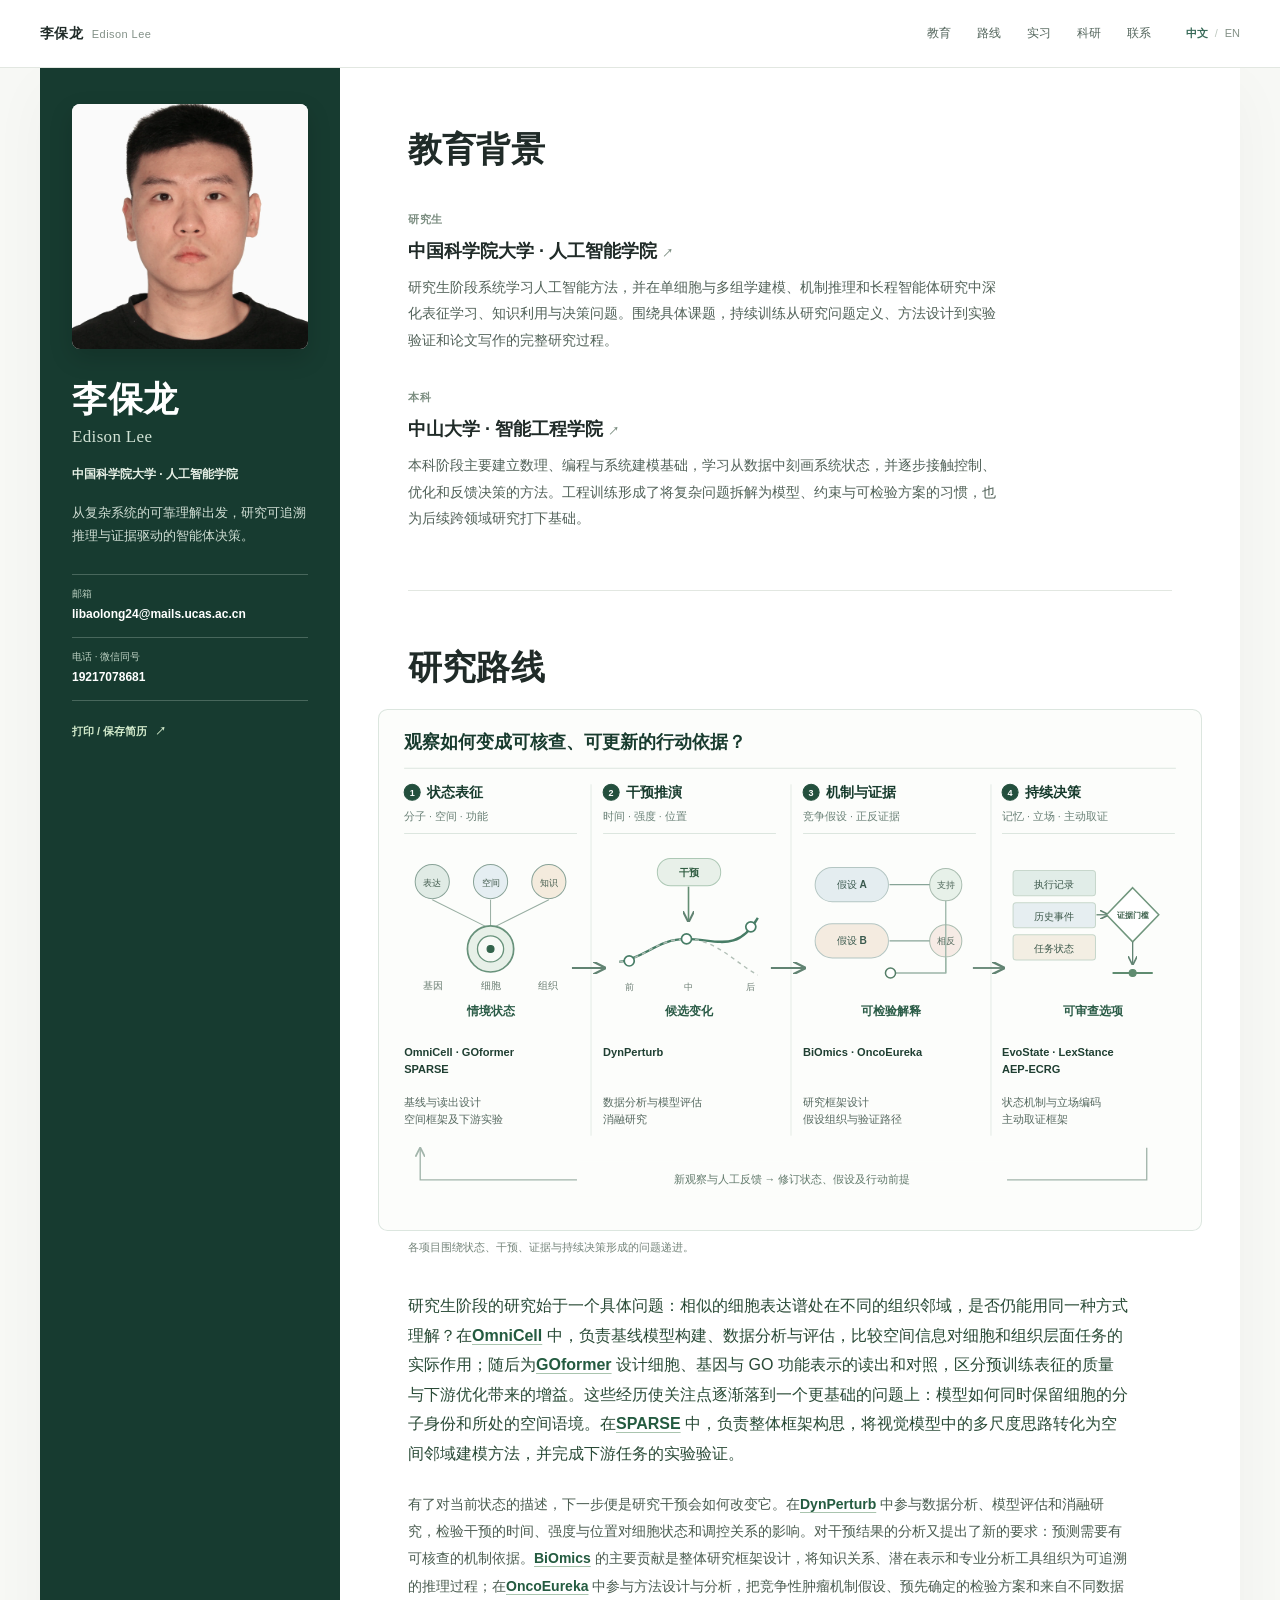
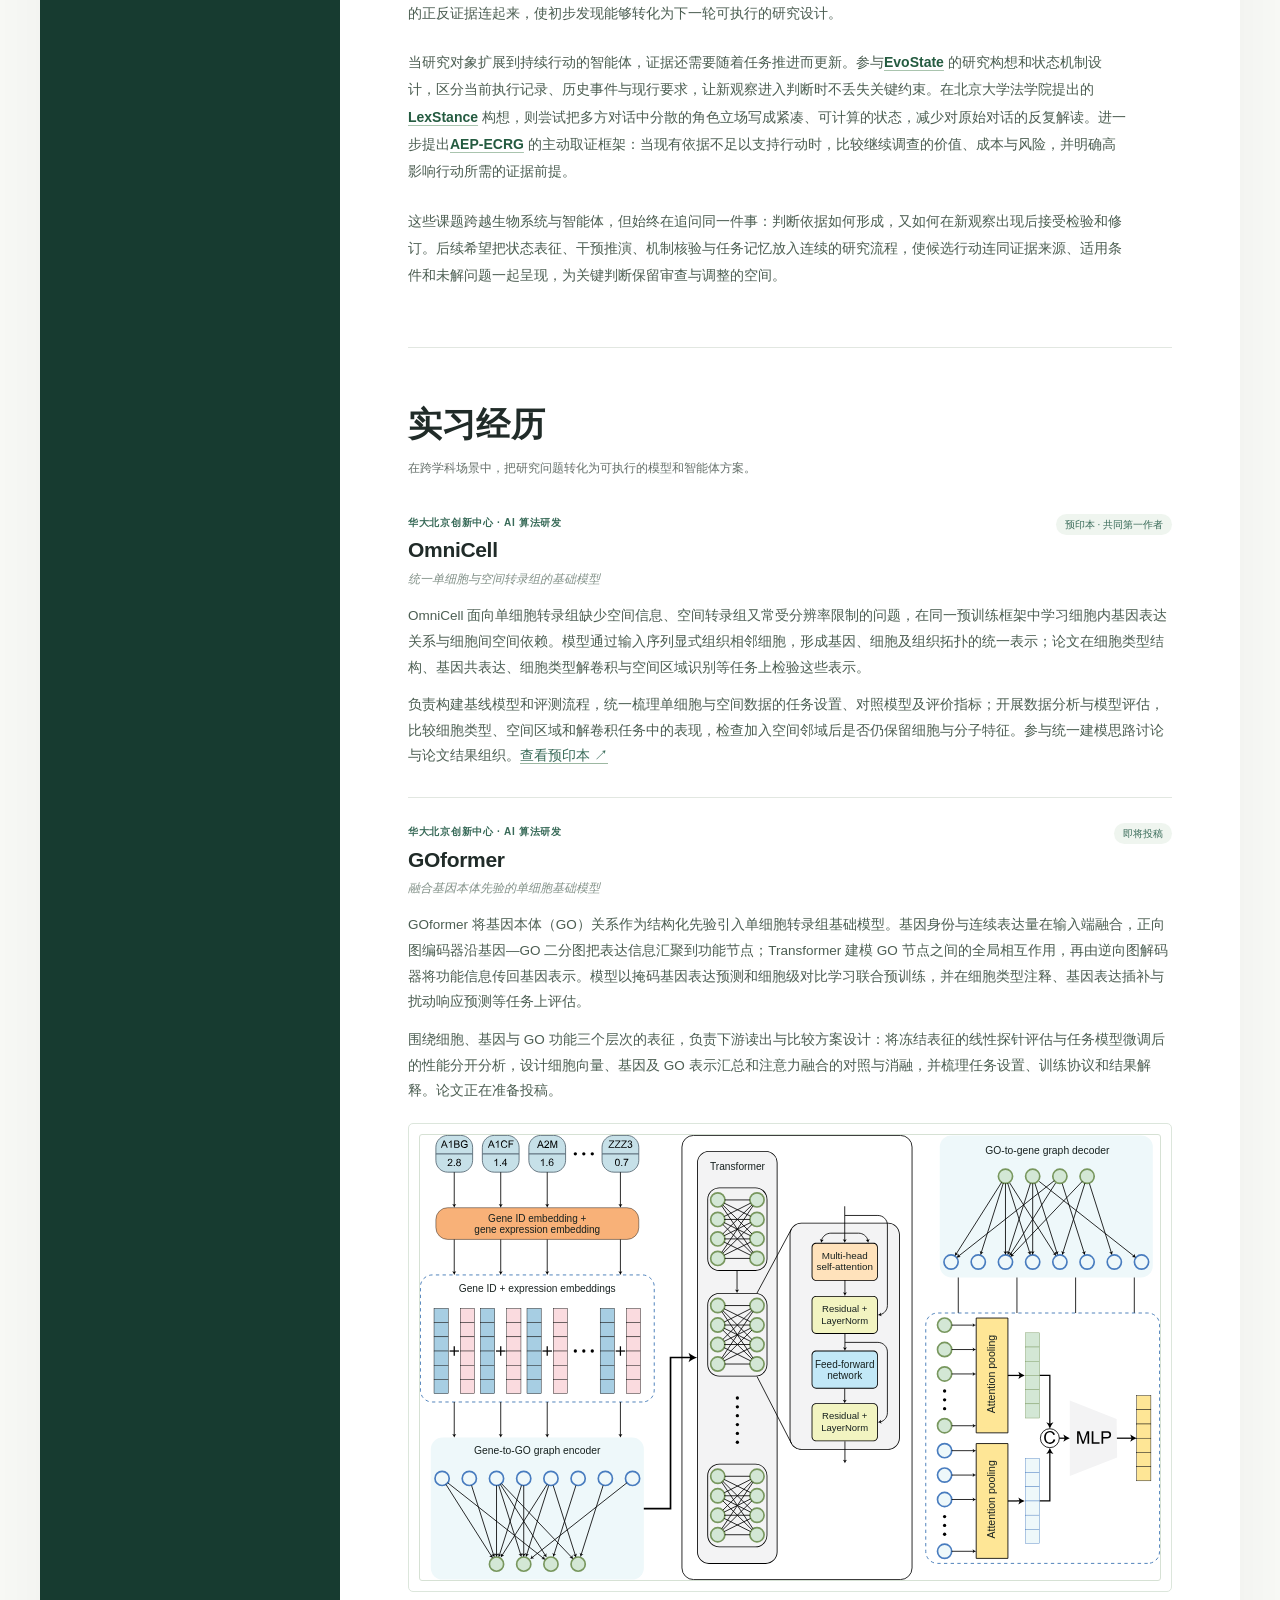
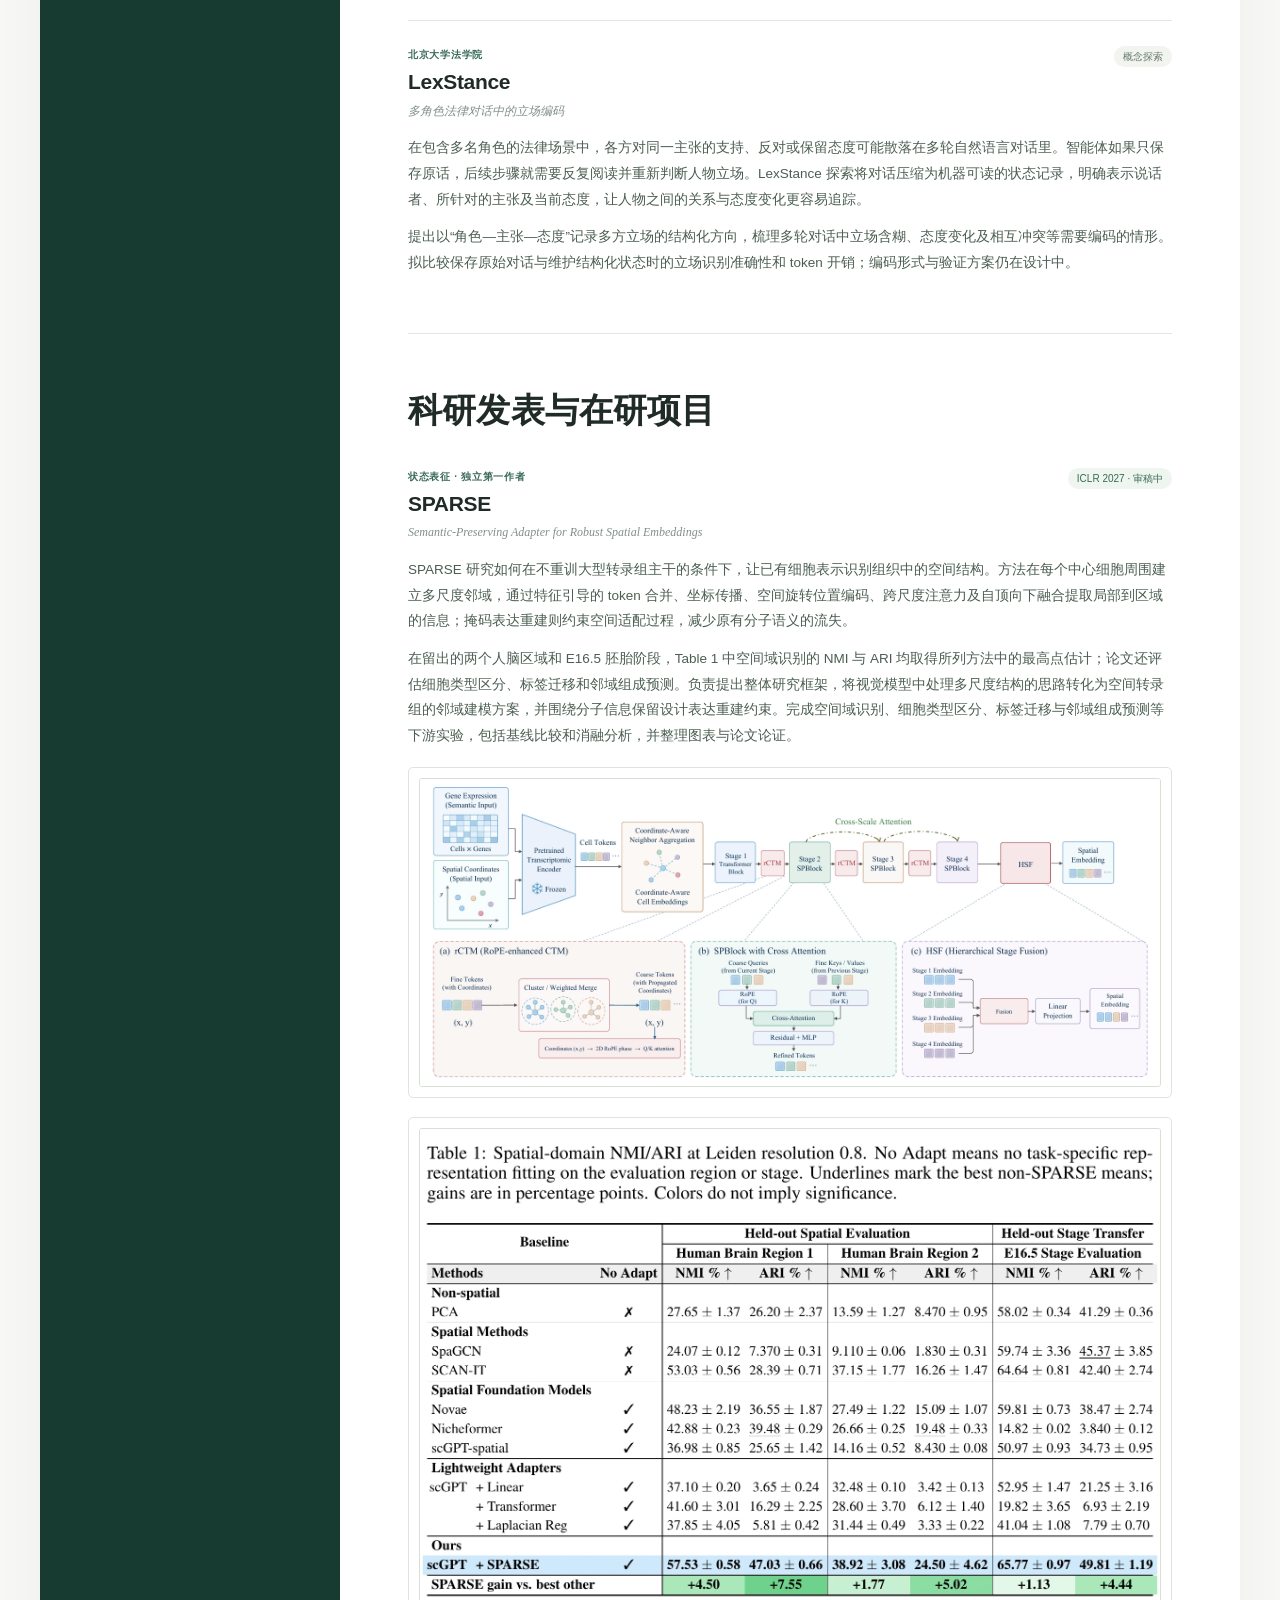
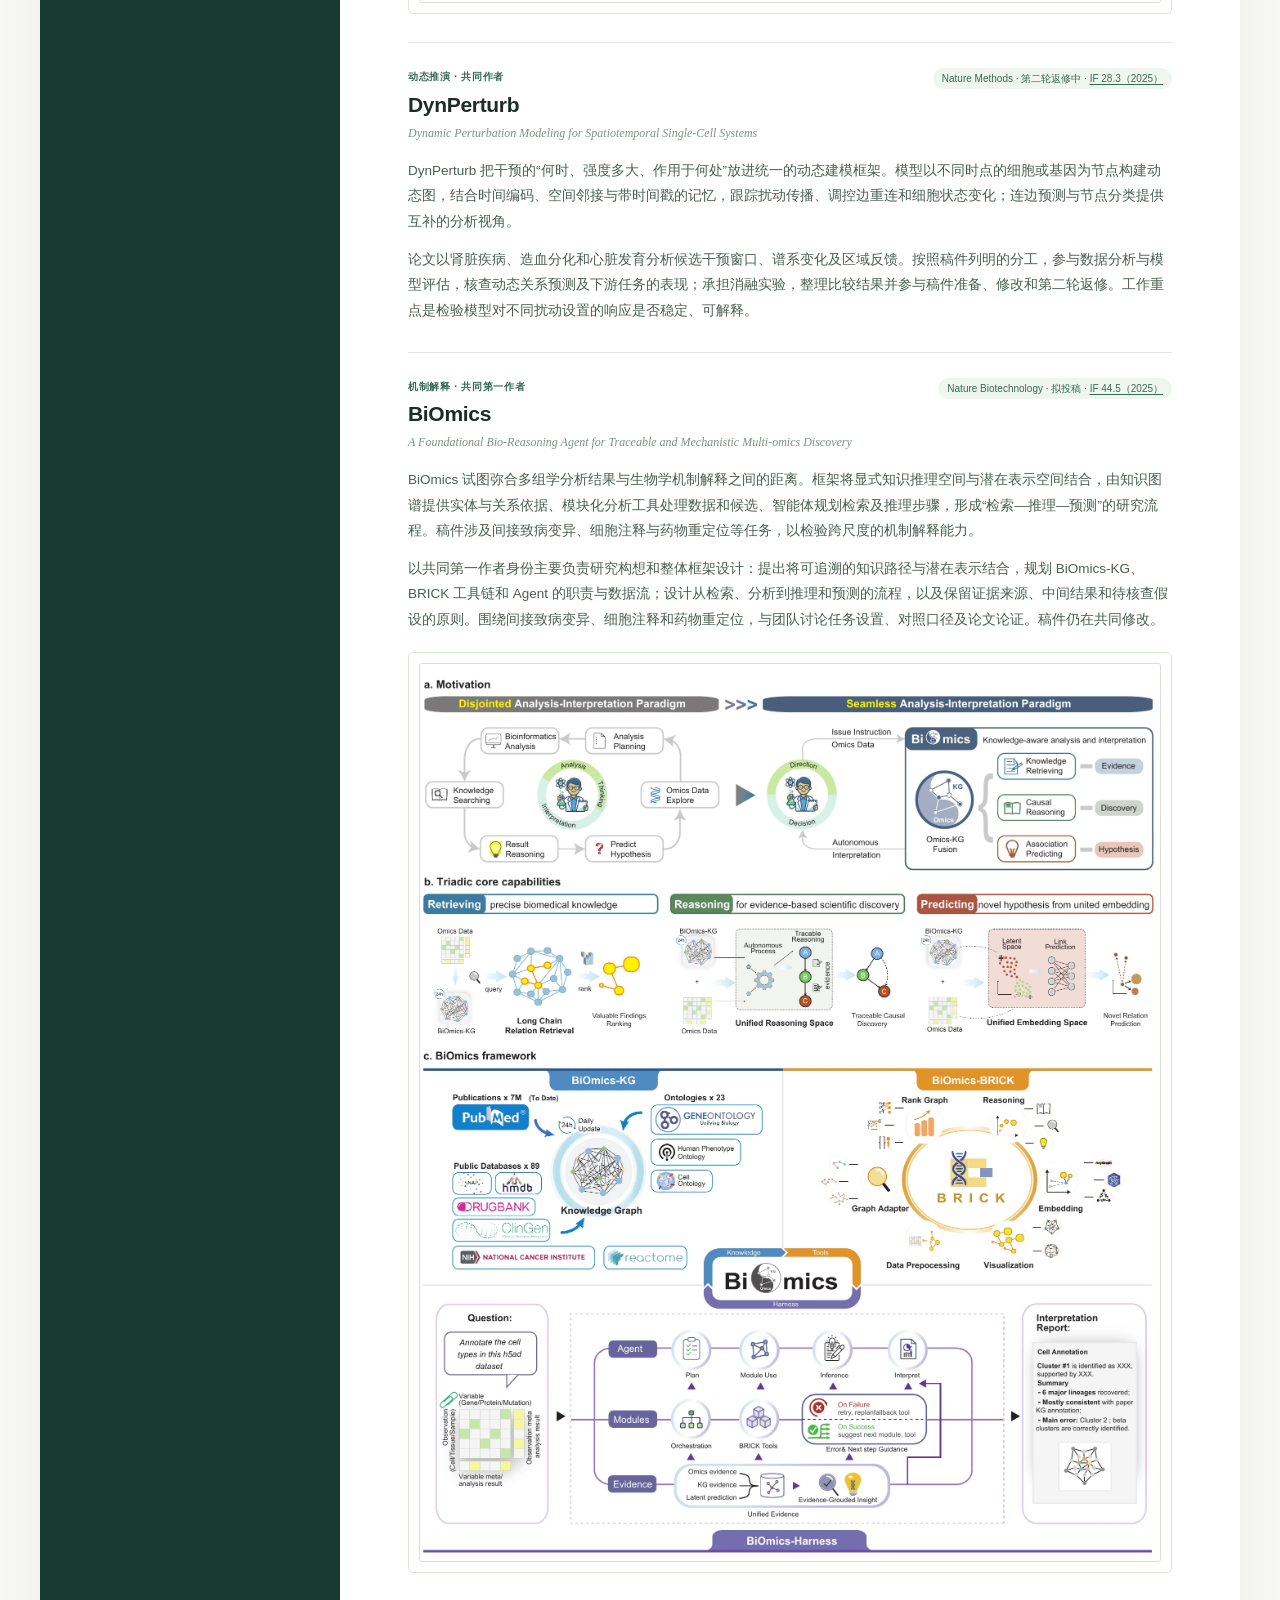
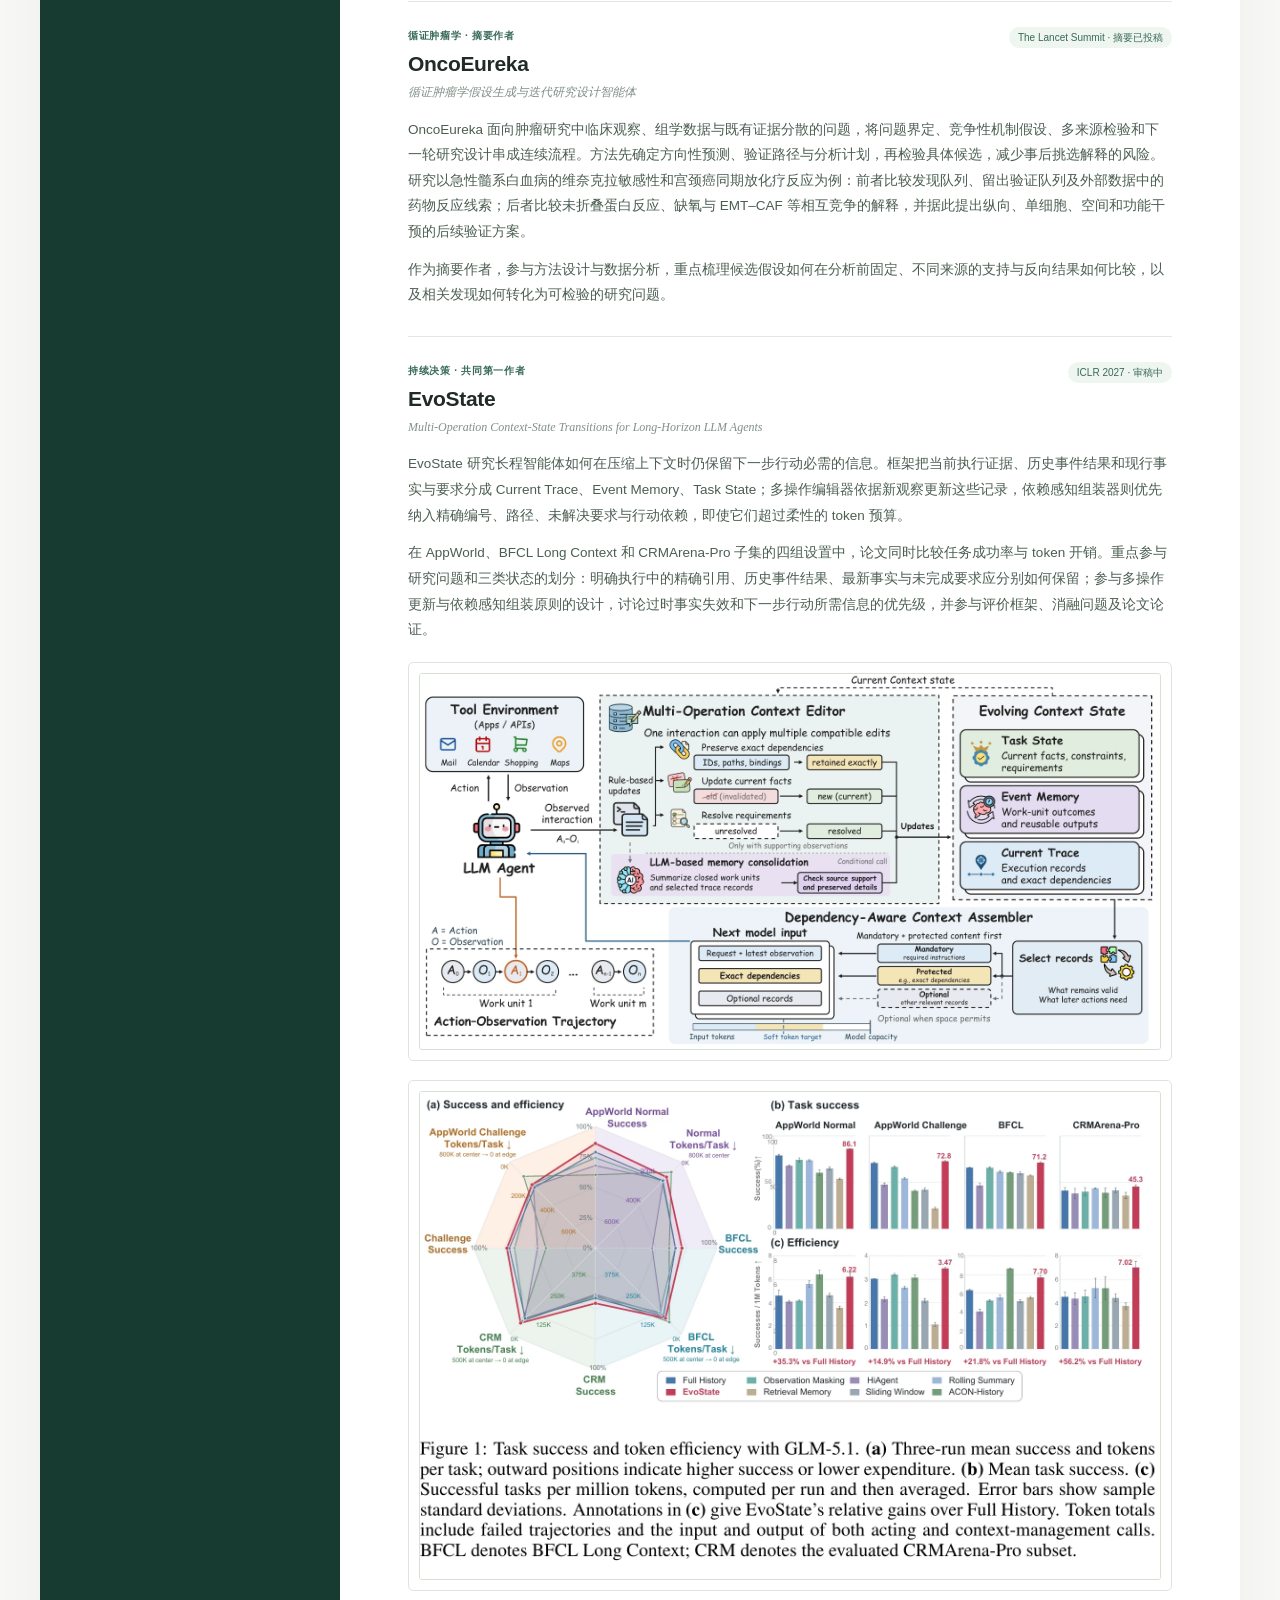
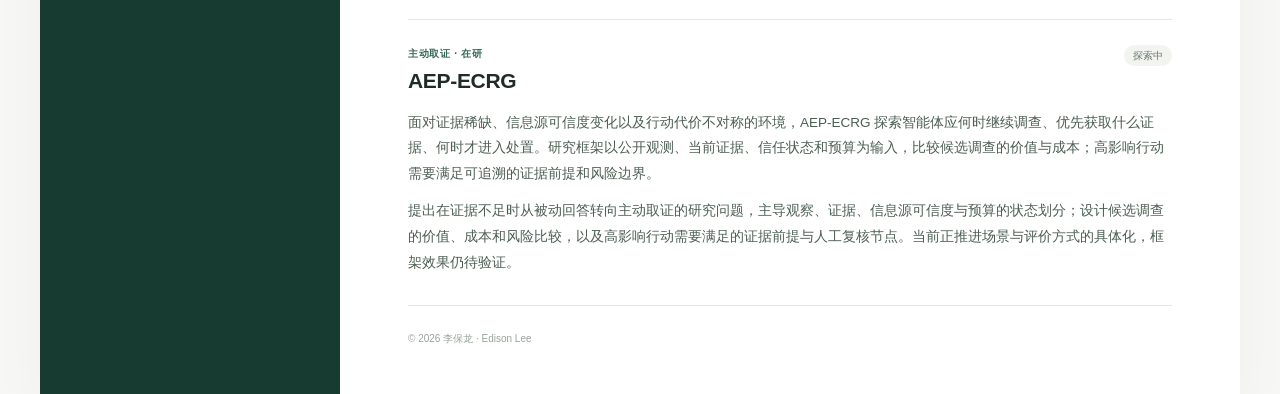
==== index.html @ dedc493e "Add bilingual research trajectory diagram" ====
<!doctype html>
<html lang="zh-CN">
<head>
  <meta charset="utf-8">
  <meta name="viewport" content="width=device-width, initial-scale=1">
  <meta name="theme-color" content="#f7f8f5">
  <meta name="description" content="李保龙（Edison Lee）的学术简历：围绕复杂系统表征、干预推演、机制证据与持续决策展开研究。">
  <title>李保龙 · 学术简历</title>
  <link rel="alternate" hreflang="zh-CN" href="index.html">
  <link rel="alternate" hreflang="en" href="en.html">
  <link rel="stylesheet" href="site.css">
  <script src="script.js" defer></script>
</head>
<body>
  <a class="skip-link" href="#education">跳转到正文</a>
  <header class="site-header" id="top">
    <div class="header-inner">
      <a class="wordmark" href="#top">李保龙 <span>Edison Lee</span></a>
      <nav class="site-nav" id="site-nav" aria-label="主导航">
        <a href="#education">教育</a><a href="#route">路线</a><a href="#experience">实习</a><a href="#publications">科研</a><a href="#contact">联系</a>
      </nav>
      <div class="header-actions">
        <div class="lang-switch" aria-label="选择语言"><span aria-current="page">中文</span><span class="lang-separator">/</span><a href="en.html" lang="en" data-lang-link>EN</a></div>
        <button class="menu-toggle" id="menu-toggle" type="button" aria-controls="site-nav" aria-expanded="false" aria-label="打开导航菜单"><span></span><span></span></button>
      </div>
    </div>
  </header>

  <div class="page-shell">
    <aside class="profile-panel" id="contact" aria-labelledby="profile-title">
      <div class="profile-inner">
        <img class="portrait" src="edison-portrait.webp" alt="李保龙的彩色肖像" width="1200" height="1600" fetchpriority="high">
        <div class="profile-identity">
          <h1 id="profile-title">李保龙</h1>
          <p class="profile-en">Edison Lee</p>
          <p class="profile-affiliation">中国科学院大学 · 人工智能学院</p>
        </div>
        <p class="profile-description">从复杂系统的可靠理解出发，研究可追溯推理与证据驱动的智能体决策。</p>
        <div class="contact-list">
          <a href="mailto:libaolong24@mails.ucas.ac.cn"><span>邮箱</span><strong>libaolong24@mails.ucas.ac.cn</strong></a>
          <a href="tel:+8619217078681"><span>电话 · 微信同号</span><strong>19217078681</strong></a>
        </div>
        <button class="print-link" id="print-button" type="button">打印 / 保存简历 <span aria-hidden="true">↗</span></button>
      </div>
    </aside>

    <main class="main-content">
      <section class="content-section" id="education" aria-labelledby="education-title">
        <div class="section-intro"><h2 id="education-title">教育背景</h2></div>
        <div class="education-list">
          <article class="education-card">
            <div class="education-side"><span class="education-stage">研究生</span></div>
            <div class="education-body"><h3><a href="https://ai.ucas.ac.cn/index.php/zh-cn/xykxs/5865-xueyuanjianjie-3" target="_blank" rel="noopener noreferrer">中国科学院大学 · 人工智能学院 <span aria-hidden="true">↗</span></a></h3>
              <p>研究生阶段系统学习人工智能方法，并在单细胞与多组学建模、机制推理和长程智能体研究中深化表征学习、知识利用与决策问题。围绕具体课题，持续训练从研究问题定义、方法设计到实验验证和论文写作的完整研究过程。</p>
            </div>
          </article>
          <article class="education-card">
            <div class="education-side"><span class="education-stage">本科</span></div>
            <div class="education-body"><h3><a href="https://ise.sysu.edu.cn/about/school" target="_blank" rel="noopener noreferrer">中山大学 · 智能工程学院 <span aria-hidden="true">↗</span></a></h3>
              <p>本科阶段主要建立数理、编程与系统建模基础，学习从数据中刻画系统状态，并逐步接触控制、优化和反馈决策的方法。工程训练形成了将复杂问题拆解为模型、约束与可检验方案的习惯，也为后续跨领域研究打下基础。</p>
            </div>
          </article>
        </div>
      </section>

      <section class="content-section route-section" id="route" aria-labelledby="route-title">
        <div class="section-intro"><h2 id="route-title">研究路线</h2></div>
        <figure class="route-figure"><a href="research-route-zh.svg" target="_blank" rel="noopener noreferrer" aria-label="查看研究路线示意图大图"><img src="research-route-zh.svg" alt="研究路线示意图：OmniCell、GOformer 与 SPARSE 建立状态表征；DynPerturb 推演干预；BiOmics 与 OncoEureka 核查机制和证据；EvoState、LexStance 与 AEP-ECRG 支持持续更新与审查。" width="820" height="520" loading="lazy"></a><figcaption>各项目围绕状态、干预、证据与持续决策形成的问题递进。</figcaption></figure>
        <div class="route-essay">
          <p class="route-lead">研究生阶段的研究始于一个具体问题：相似的细胞表达谱处在不同的组织邻域，是否仍能用同一种方式理解？在<a href="#work-omnicell">OmniCell</a> 中，负责基线模型构建、数据分析与评估，比较空间信息对细胞和组织层面任务的实际作用；随后为<a href="#work-goformer">GOformer</a> 设计细胞、基因与 GO 功能表示的读出和对照，区分预训练表征的质量与下游优化带来的增益。这些经历使关注点逐渐落到一个更基础的问题上：模型如何同时保留细胞的分子身份和所处的空间语境。在<a href="#work-sparse">SPARSE</a> 中，负责整体框架构思，将视觉模型中的多尺度思路转化为空间邻域建模方法，并完成下游任务的实验验证。</p>
          <p>有了对当前状态的描述，下一步便是研究干预会如何改变它。在<a href="#work-dynperturb">DynPerturb</a> 中参与数据分析、模型评估和消融研究，检验干预的时间、强度与位置对细胞状态和调控关系的影响。对干预结果的分析又提出了新的要求：预测需要有可核查的机制依据。<a href="#work-biomics">BiOmics</a> 的主要贡献是整体研究框架设计，将知识关系、潜在表示和专业分析工具组织为可追溯的推理过程；在<a href="#work-discovery">OncoEureka</a> 中参与方法设计与分析，把竞争性肿瘤机制假设、预先确定的检验方案和来自不同数据的正反证据连起来，使初步发现能够转化为下一轮可执行的研究设计。</p>
          <p>当研究对象扩展到持续行动的智能体，证据还需要随着任务推进而更新。参与<a href="#work-evostate">EvoState</a> 的研究构想和状态机制设计，区分当前执行记录、历史事件与现行要求，让新观察进入判断时不丢失关键约束。在北京大学法学院提出的<a href="#work-legal">LexStance</a> 构想，则尝试把多方对话中分散的角色立场写成紧凑、可计算的状态，减少对原始对话的反复解读。进一步提出<a href="#work-aep">AEP-ECRG</a> 的主动取证框架：当现有依据不足以支持行动时，比较继续调查的价值、成本与风险，并明确高影响行动所需的证据前提。</p>
          <p>这些课题跨越生物系统与智能体，但始终在追问同一件事：判断依据如何形成，又如何在新观察出现后接受检验和修订。后续希望把状态表征、干预推演、机制核验与任务记忆放入连续的研究流程，使候选行动连同证据来源、适用条件和未解问题一起呈现，为关键判断保留审查与调整的空间。</p>
        </div>
      </section>

      <section class="content-section" id="experience" aria-labelledby="experience-title">
        <div class="section-intro"><h2 id="experience-title">实习经历</h2><p>在跨学科场景中，把研究问题转化为可执行的模型和智能体方案。</p></div>
        <div class="experience-detail">
          <article class="project-detail" id="work-omnicell"><div class="project-heading"><div><p class="project-kicker">华大北京创新中心 · AI 算法研发</p><h3>OmniCell</h3></div><span class="status">预印本 · 共同第一作者</span></div><p class="project-subtitle">统一单细胞与空间转录组的基础模型</p><p>OmniCell 面向单细胞转录组缺少空间信息、空间转录组又常受分辨率限制的问题，在同一预训练框架中学习细胞内基因表达关系与细胞间空间依赖。模型通过输入序列显式组织相邻细胞，形成基因、细胞及组织拓扑的统一表示；论文在细胞类型结构、基因共表达、细胞类型解卷积与空间区域识别等任务上检验这些表示。</p><p>负责构建基线模型和评测流程，统一梳理单细胞与空间数据的任务设置、对照模型及评价指标；开展数据分析与模型评估，比较细胞类型、空间区域和解卷积任务中的表现，检查加入空间邻域后是否仍保留细胞与分子特征。参与统一建模思路讨论与论文结果组织。<a class="inline-link" href="https://doi.org/10.64898/2025.12.29.696804" target="_blank" rel="noopener noreferrer">查看预印本 ↗</a></p></article>
          <article class="project-detail" id="work-goformer"><div class="project-heading"><div><p class="project-kicker">华大北京创新中心 · AI 算法研发</p><h3>GOformer</h3></div><span class="status">即将投稿</span></div><p class="project-subtitle">融合基因本体先验的单细胞基础模型</p><p>GOformer 将基因本体（GO）关系作为结构化先验引入单细胞转录组基础模型。基因身份与连续表达量在输入端融合，正向图编码器沿基因—GO 二分图把表达信息汇聚到功能节点；Transformer 建模 GO 节点之间的全局相互作用，再由逆向图解码器将功能信息传回基因表示。模型以掩码基因表达预测和细胞级对比学习联合预训练，并在细胞类型注释、基因表达插补与扰动响应预测等任务上评估。</p><p>围绕细胞、基因与 GO 功能三个层次的表征，负责下游读出与比较方案设计：将冻结表征的线性探针评估与任务模型微调后的性能分开分析，设计细胞向量、基因及 GO 表示汇总和注意力融合的对照与消融，并梳理任务设置、训练协议和结果解释。论文正在准备投稿。</p><figure class="paper-figure"><a href="goformer-architecture.svg?v=3" target="_blank" rel="noopener noreferrer" aria-label="查看 GOformer 整体结构图"><img src="goformer-architecture.svg?v=3" alt="GOformer 整体结构：基因表达嵌入、基因到 GO 的图编码器、Transformer、GO 到基因的图解码器和注意力池化；图内标签均为英文" width="886" height="533" loading="lazy"></a></figure></article>
          <article class="project-detail" id="work-legal"><div class="project-heading"><div><p class="project-kicker">北京大学法学院</p><h3>LexStance</h3></div><span class="status subtle">概念探索</span></div><p class="project-subtitle">多角色法律对话中的立场编码</p><p>在包含多名角色的法律场景中，各方对同一主张的支持、反对或保留态度可能散落在多轮自然语言对话里。智能体如果只保存原话，后续步骤就需要反复阅读并重新判断人物立场。LexStance 探索将对话压缩为机器可读的状态记录，明确表示说话者、所针对的主张及当前态度，让人物之间的关系与态度变化更容易追踪。</p><p>提出以“角色—主张—态度”记录多方立场的结构化方向，梳理多轮对话中立场含糊、态度变化及相互冲突等需要编码的情形。拟比较保存原始对话与维护结构化状态时的立场识别准确性和 token 开销；编码形式与验证方案仍在设计中。</p></article>
        </div>
      </section>

      <section class="content-section" id="publications" aria-labelledby="publications-title">
        <div class="section-intro"><h2 id="publications-title">科研发表与在研项目</h2></div>
        <div class="project-list">
          <article class="project-detail" id="work-sparse"><div class="project-heading"><div><p class="project-kicker">状态表征 · 独立第一作者</p><h3>SPARSE</h3></div><span class="status">ICLR 2027 · 审稿中</span></div><p class="project-subtitle">Semantic-Preserving Adapter for Robust Spatial Embeddings</p><p>SPARSE 研究如何在不重训大型转录组主干的条件下，让已有细胞表示识别组织中的空间结构。方法在每个中心细胞周围建立多尺度邻域，通过特征引导的 token 合并、坐标传播、空间旋转位置编码、跨尺度注意力及自顶向下融合提取局部到区域的信息；掩码表达重建则约束空间适配过程，减少原有分子语义的流失。</p><p>在留出的两个人脑区域和 E16.5 胚胎阶段，Table 1 中空间域识别的 NMI 与 ARI 均取得所列方法中的最高点估计；论文还评估细胞类型区分、标签迁移和邻域组成预测。负责提出整体研究框架，将视觉模型中处理多尺度结构的思路转化为空间转录组的邻域建模方案，并围绕分子信息保留设计表达重建约束。完成空间域识别、细胞类型区分、标签迁移与邻域组成预测等下游实验，包括基线比较和消融分析，并整理图表与论文论证。</p><figure class="paper-figure"><a href="sparse-paper-figure.webp" target="_blank" rel="noopener noreferrer" aria-label="查看 SPARSE 论文主图高清大图"><img src="sparse-paper-figure.webp" alt="SPARSE 论文 Figure 1：冻结转录组编码器、坐标感知邻域聚合、多尺度空间适配器和层级特征融合结构" width="1668" height="690" loading="lazy"></a></figure><figure class="paper-figure"><a href="sparse-table-1.webp" target="_blank" rel="noopener noreferrer" aria-label="查看 SPARSE 论文 Table 1 高清大图"><img src="sparse-table-1.webp" alt="SPARSE Table 1：留出脑区和 E16.5 胚胎阶段的空间域识别 NMI 与 ARI 对比" width="1570" height="1005" loading="lazy"></a></figure></article>
          <article class="project-detail" id="work-dynperturb"><div class="project-heading"><div><p class="project-kicker">动态推演 · 共同作者</p><h3>DynPerturb</h3></div><span class="status">Nature Methods · 第二轮返修中 · <a href="https://www.nature.com/nature-portfolio/about-journals/journal-metrics" target="_blank" rel="noopener noreferrer">IF 28.3（2025）</a></span></div><p class="project-subtitle">Dynamic Perturbation Modeling for Spatiotemporal Single-Cell Systems</p><p>DynPerturb 把干预的“何时、强度多大、作用于何处”放进统一的动态建模框架。模型以不同时点的细胞或基因为节点构建动态图，结合时间编码、空间邻接与带时间戳的记忆，跟踪扰动传播、调控边重连和细胞状态变化；连边预测与节点分类提供互补的分析视角。</p><p>论文以肾脏疾病、造血分化和心脏发育分析候选干预窗口、谱系变化及区域反馈。按照稿件列明的分工，参与数据分析与模型评估，核查动态关系预测及下游任务的表现；承担消融实验，整理比较结果并参与稿件准备、修改和第二轮返修。工作重点是检验模型对不同扰动设置的响应是否稳定、可解释。</p></article>
          <article class="project-detail" id="work-biomics"><div class="project-heading"><div><p class="project-kicker">机制解释 · 共同第一作者</p><h3>BiOmics</h3></div><span class="status">Nature Biotechnology · 拟投稿 · <a href="https://www.nature.com/nature-portfolio/about-journals/journal-metrics" target="_blank" rel="noopener noreferrer">IF 44.5（2025）</a></span></div><p class="project-subtitle">A Foundational Bio-Reasoning Agent for Traceable and Mechanistic Multi-omics Discovery</p><p>BiOmics 试图弥合多组学分析结果与生物学机制解释之间的距离。框架将显式知识推理空间与潜在表示空间结合，由知识图谱提供实体与关系依据、模块化分析工具处理数据和候选、智能体规划检索及推理步骤，形成“检索—推理—预测”的研究流程。稿件涉及间接致病变异、细胞注释与药物重定位等任务，以检验跨尺度的机制解释能力。</p><p>以共同第一作者身份主要负责研究构想和整体框架设计：提出将可追溯的知识路径与潜在表示结合，规划 BiOmics-KG、BRICK 工具链和 Agent 的职责与数据流；设计从检索、分析到推理和预测的流程，以及保留证据来源、中间结果和待核查假设的原则。围绕间接致病变异、细胞注释和药物重定位，与团队讨论任务设置、对照口径及论文论证。稿件仍在共同修改。</p><figure class="paper-figure"><a href="biomics-main-figure.webp" target="_blank" rel="noopener noreferrer" aria-label="查看 BiOmics 论文主图"><img src="biomics-main-figure.webp" alt="BiOmics Figure 1：研究动机、检索推理预测能力，以及知识图谱、BRICK 工具链和智能体框架" width="1810" height="2195" loading="lazy"></a></figure></article>
          <article class="project-detail" id="work-discovery"><div class="project-heading"><div><p class="project-kicker">循证肿瘤学 · 摘要作者</p><h3>OncoEureka</h3></div><span class="status">The Lancet Summit · 摘要已投稿</span></div><p class="project-subtitle">循证肿瘤学假设生成与迭代研究设计智能体</p><p>OncoEureka 面向肿瘤研究中临床观察、组学数据与既有证据分散的问题，将问题界定、竞争性机制假设、多来源检验和下一轮研究设计串成连续流程。方法先确定方向性预测、验证路径与分析计划，再检验具体候选，减少事后挑选解释的风险。研究以急性髓系白血病的维奈克拉敏感性和宫颈癌同期放化疗反应为例：前者比较发现队列、留出验证队列及外部数据中的药物反应线索；后者比较未折叠蛋白反应、缺氧与 EMT–CAF 等相互竞争的解释，并据此提出纵向、单细胞、空间和功能干预的后续验证方案。</p><p>作为摘要作者，参与方法设计与数据分析，重点梳理候选假设如何在分析前固定、不同来源的支持与反向结果如何比较，以及相关发现如何转化为可检验的研究问题。</p></article>
          <article class="project-detail" id="work-evostate"><div class="project-heading"><div><p class="project-kicker">持续决策 · 共同第一作者</p><h3>EvoState</h3></div><span class="status">ICLR 2027 · 审稿中</span></div><p class="project-subtitle">Multi-Operation Context-State Transitions for Long-Horizon LLM Agents</p><p>EvoState 研究长程智能体如何在压缩上下文时仍保留下一步行动必需的信息。框架把当前执行证据、历史事件结果和现行事实与要求分成 Current Trace、Event Memory、Task State；多操作编辑器依据新观察更新这些记录，依赖感知组装器则优先纳入精确编号、路径、未解决要求与行动依赖，即使它们超过柔性的 token 预算。</p><p>在 AppWorld、BFCL Long Context 和 CRMArena-Pro 子集的四组设置中，论文同时比较任务成功率与 token 开销。重点参与研究问题和三类状态的划分：明确执行中的精确引用、历史事件结果、最新事实与未完成要求应分别如何保留；参与多操作更新与依赖感知组装原则的设计，讨论过时事实失效和下一步行动所需信息的优先级，并参与评价框架、消融问题及论文论证。</p><figure class="paper-figure"><a href="evostate-paper-figure.webp" target="_blank" rel="noopener noreferrer" aria-label="查看 EvoState 方法主图高清大图"><img src="evostate-paper-figure.webp" alt="EvoState 方法主图：多操作上下文编辑器、持续更新的三类状态与依赖感知上下文组装器" width="1662" height="842" loading="lazy"></a></figure><figure class="paper-figure"><a href="evostate-figure-1.webp" target="_blank" rel="noopener noreferrer" aria-label="查看包含完整图注的 EvoState Figure 1 高清大图"><img src="evostate-figure-1.webp" alt="EvoState Figure 1：GLM-5.1 在 AppWorld、BFCL 和 CRMArena-Pro 上的任务成功率、token 效率及完整图注" width="1550" height="1020" loading="lazy"></a></figure></article>
          <article class="project-detail" id="work-aep"><div class="project-heading"><div><p class="project-kicker">主动取证 · 在研</p><h3>AEP-ECRG</h3></div><span class="status subtle">探索中</span></div><p>面对证据稀缺、信息源可信度变化以及行动代价不对称的环境，AEP-ECRG 探索智能体应何时继续调查、优先获取什么证据、何时才进入处置。研究框架以公开观测、当前证据、信任状态和预算为输入，比较候选调查的价值与成本；高影响行动需要满足可追溯的证据前提和风险边界。</p><p>提出在证据不足时从被动回答转向主动取证的研究问题，主导观察、证据、信息源可信度与预算的状态划分；设计候选调查的价值、成本和风险比较，以及高影响行动需要满足的证据前提与人工复核节点。当前正推进场景与评价方式的具体化，框架效果仍待验证。</p></article>
        </div>
      </section>
      <footer class="site-footer">© 2026 李保龙 · Edison Lee</footer>
    </main>
  </div>
</body>
</html>
---- site.css ----
:root{--ink:#202b28;--muted:#65706a;--accent:#386a58;--line:#e2e7e1;--wash:#edf2ec;--page:#f7f8f5}
*{box-sizing:border-box}
html{scroll-behavior:smooth;scroll-padding-top:88px}
body{margin:0;background:var(--page);color:var(--ink);font-family:-apple-system,BlinkMacSystemFont,'PingFang SC','Hiragino Sans GB','Microsoft YaHei',Arial,sans-serif;font-size:14px;line-height:1.75;-webkit-font-smoothing:antialiased}
a{color:inherit;text-decoration:none}
button{font:inherit}
img{display:block;max-width:100%}
.skip-link{position:absolute;top:-60px;left:14px;z-index:30;padding:8px 13px;background:#fff;border:1px solid var(--line)}.skip-link:focus{top:10px}

.site-header{height:68px;background:rgba(255,255,255,.96);border-bottom:1px solid var(--line);position:sticky;top:0;z-index:20;backdrop-filter:blur(8px)}
.header-inner{height:100%;width:min(1200px,calc(100% - 70px));margin:auto;display:flex;align-items:center;gap:35px}
.wordmark{display:flex;align-items:baseline;gap:9px;font-size:14px;font-weight:700;white-space:nowrap;letter-spacing:.02em}.wordmark span{font-size:11px;font-weight:400;color:#829087;letter-spacing:.04em}
.site-nav{display:flex;gap:26px;align-items:center;margin-left:auto;font-size:12px;color:#52645b}.site-nav a:hover{color:var(--accent)}
.header-actions{display:flex;align-items:center;gap:18px}.lang-switch{display:flex;align-items:center;gap:7px;font-size:11px;color:#849187;white-space:nowrap}.lang-switch [aria-current]{font-weight:700;color:var(--accent)}.lang-switch a:hover{color:var(--accent)}.lang-separator{color:#bdc8bf}.menu-toggle{display:none}

.page-shell{max-width:1200px;min-height:calc(100vh - 68px);margin:0 auto;display:grid;grid-template-columns:300px minmax(0,1fr);background:#fff;box-shadow:0 20px 55px rgba(25,45,31,.035)}
.profile-panel{background:#173b30;color:#f6f8f4;padding:36px 32px 55px}.profile-inner{position:sticky;top:104px}
.portrait{width:100%;height:245px;object-fit:cover;object-position:center 32%;border-radius:8px;background:#fff;box-shadow:0 9px 23px rgba(0,0,0,.16)}
.profile-identity{margin-top:28px}.profile-overline,.section-overline{font-size:10px;letter-spacing:.15em;font-weight:700;color:var(--accent);margin:0}.profile-identity h1{font-size:35px;line-height:1.25;letter-spacing:.015em;font-weight:650;margin:8px 0 0}.profile-en{font-family:Georgia,serif;font-size:17px;color:#64756b;letter-spacing:.02em;margin:1px 0 13px}.profile-affiliation{font-size:12px;color:#4d6156;font-weight:600;line-height:1.55;margin:0}.profile-description{font-size:12.5px;line-height:1.85;color:#5a6c60;margin:19px 0 0}.profile-facts{display:flex;gap:8px;margin:19px 0 26px}.profile-facts span{font-size:11px;color:#4d6558;padding:3px 10px;border:1px solid #cbd8cc;border-radius:20px;background:rgba(255,255,255,.35)}
.contact-list{border-top:1px solid #d4ded3}.contact-list a{display:block;padding:12px 0;border-bottom:1px solid #d4ded3}.contact-list a span{display:block;color:#788a7d;font-size:10px;line-height:1.3}.contact-list a strong{display:block;margin-top:4px;font-size:12px;font-weight:600;overflow-wrap:anywhere}.contact-list a:hover strong{color:var(--accent)}.print-link{border:0;background:none;padding:0;color:var(--accent);font-size:11px;font-weight:700;cursor:pointer;margin-top:21px}.print-link span{margin-left:5px}.print-link:hover{text-decoration:underline;text-underline-offset:4px}

.main-content{min-width:0;padding:53px 68px 42px}.content-section{padding:0 0 58px;margin:0 0 54px;border-bottom:1px solid var(--line);scroll-margin-top:94px}.content-section:last-of-type{margin-bottom:24px;padding-bottom:30px}.section-intro{margin-bottom:35px}.section-intro h2{font-size:34px;line-height:1.3;letter-spacing:.005em;font-weight:650;margin:6px 0 10px}.section-intro>p:last-child{font-size:12px;line-height:1.85;color:var(--muted);margin:0;max-width:630px}
.group-heading{font-size:12px;font-weight:700;letter-spacing:.06em;color:var(--accent);margin:0;padding:0 0 10px;border-bottom:1px solid #cdd9ce}.exploration-heading{margin-top:44px}
.research-entry,.experience-entry{padding:22px 0 23px;border-bottom:1px solid var(--line)}.entry-list>article:last-child{border-bottom:0}
.entry-heading{display:flex;align-items:baseline;justify-content:space-between;gap:10px 20px;flex-wrap:wrap}.entry-heading h4,.entry-heading h3{font-size:20px;font-weight:650;line-height:1.35;margin:0;letter-spacing:-.018em}.entry-heading h3{font-size:18px}.status{font-size:10px;color:var(--accent);background:#eff5ef;padding:4px 9px;border-radius:20px;white-space:nowrap;line-height:1.3}.status.subtle{background:#f2f4ef;color:#68796d}.entry-subtitle{font-family:Georgia,serif;font-style:italic;font-size:12px;line-height:1.55;color:#879189;margin:5px 0 10px}.entry-summary{font-size:13px;line-height:1.8;color:#4b5b51;margin:0;max-width:660px}.entry-role{font-size:11px;font-weight:700;color:var(--accent);margin:10px 0 0}.research-entry.compact{padding:18px 0 19px}.research-entry.compact .entry-heading h4{font-size:17px}.research-entry.compact .entry-summary{margin-top:8px}
.experience-type{font-size:11px;color:var(--accent);font-weight:600}.experience-entry>p,.experience-entry li{font-size:12.5px;color:#4d5c52;line-height:1.85}.experience-entry>p{margin:8px 0 0}.experience-entry ul{margin:8px 0 0;padding-left:20px}.experience-entry li+li{margin-top:5px}.experience-entry li strong{color:#273f31;font-weight:700}.experience-entry li a{color:var(--accent);margin-left:4px;border-bottom:1px solid #92b29a}.experience-entry li a:hover{border-color:var(--accent)}
.education-list{border-top:1px solid var(--line)}.education-list>div{display:grid;grid-template-columns:100px minmax(0,1fr);gap:0 14px;padding:17px 0;border-bottom:1px solid var(--line)}.education-list span{font-size:11px;color:#7b8d80;grid-row:1/3;padding-top:2px}.education-list strong{font-size:15px;font-weight:650;line-height:1.4}.education-list p{font-size:12px;color:var(--muted);margin:3px 0 0}
.site-footer{font-size:10px;color:#98a49a;padding-bottom:4px}

.profile-overline{color:#bad7c5}.profile-identity h1{color:#fff}.profile-en{color:#d2e2d5}.profile-affiliation{color:#e6f0e6}.profile-description{color:#d0ded4}.profile-facts span{color:#e9f2e9;border-color:rgba(231,246,232,.3);background:rgba(255,255,255,.07)}.contact-list,.contact-list a{border-color:rgba(231,246,232,.24)}.contact-list a span{color:#bbd0c1}.contact-list a strong{color:#fff}.contact-list a:hover strong,.print-link{color:#d2eacb}
.research-section .section-intro{margin-bottom:25px}.research-thesis{border-top:1px solid var(--line);border-bottom:1px solid var(--line);padding:17px 0 19px}.research-thesis span,.path-label{font-size:10px;letter-spacing:.12em;font-weight:700;color:var(--accent)}.research-thesis p{font-size:15px;line-height:1.8;color:#34463b;margin:7px 0 0}.research-thesis strong{color:#20533e}.research-path{list-style:none;margin:34px 0 0 18px;padding:0 0 0 35px;border-left:1px solid #bdd0c0}.path-step{position:relative;padding:0 0 34px}.path-step:last-child{padding-bottom:0}.path-index{position:absolute;left:-53px;top:1px;display:grid;place-items:center;width:35px;height:35px;border:1px solid #b6cbb9;border-radius:50%;background:#fff;color:#316b4d;font-family:Georgia,serif;font-size:14px}.path-label{margin:0 0 5px}.path-content h3{font-size:20px;line-height:1.4;font-weight:650;margin:0 0 9px}.path-content>p:not(.path-label){font-size:12.5px;line-height:1.85;color:#526259;margin:0}.path-content>p strong{color:#244b35;font-weight:700}.path-content .path-evidence{font-size:10.5px;line-height:1.75;color:#718076;border-top:1px solid var(--line);padding-top:9px;margin-top:13px}.path-destination .path-index{background:#23543e;color:#fff;border-color:#23543e}.path-destination .path-content{background:#f1f5ef;border:1px solid #dce7da;border-radius:4px;padding:20px 22px}.path-destination .path-content>p:not(.path-label){color:#3b5444}
.education-list>div{padding:20px 0}.education-list strong{font-size:14px}.education-list strong a:hover{color:var(--accent);text-decoration:underline;text-underline-offset:3px}.education-list p{font-size:12px;line-height:1.8;max-width:590px;margin-top:7px}
.route-section .section-intro{margin-bottom:25px}.path-content a{color:#23593f;text-decoration:underline;text-decoration-color:#b4cbb8;text-underline-offset:3px;font-weight:650}.path-content a:hover{text-decoration-color:#23593f}
.project-detail{padding:25px 0 28px;border-bottom:1px solid var(--line);scroll-margin-top:92px}.project-list>.project-detail:first-child,.experience-detail>.project-detail:first-child{padding-top:0}.project-list>.project-detail:last-child,.experience-detail>.project-detail:last-child{border-bottom:0;padding-bottom:0}.project-heading{display:flex;align-items:flex-start;justify-content:space-between;gap:10px 20px;flex-wrap:wrap}.project-kicker{font-size:10px;font-weight:700;letter-spacing:.07em;color:var(--accent);margin:0 0 5px}.project-heading h3{font-size:21px;line-height:1.3;font-weight:650;letter-spacing:-.015em;margin:0}.project-subtitle{font-family:Georgia,serif;font-style:italic;color:#819087;font-size:12px;line-height:1.55;margin:6px 0 13px}.project-detail>p:not(.project-subtitle){font-size:12.5px;line-height:1.8;color:#4c5e52;margin:12px 0 0}.project-detail>p strong{color:#274734;font-weight:700}.inline-link{color:var(--accent);border-bottom:1px solid #9db8a2}.inline-link:hover{border-color:var(--accent)}
.paper-figure{margin:19px 0 0;padding:10px;border:1px solid #dce6dc;background:#fff;border-radius:5px}.paper-figure a{display:block;overflow:hidden;border:1px solid #d6e1d4;background:#fff;border-radius:3px;cursor:zoom-in}.paper-figure img{display:block;width:100%;height:auto}

.education-card{display:grid;grid-template-columns:96px minmax(0,1fr);gap:22px;padding:25px 0 27px;border-bottom:1px solid var(--line)}.education-card:last-child{border-bottom:0}.education-side{display:flex;flex-direction:column;align-items:flex-start;gap:7px;padding-top:3px}.education-stage{font-size:11px;font-weight:700;color:var(--accent)}.education-mark{font-family:Georgia,serif;font-size:22px;letter-spacing:.04em;line-height:1;color:#a6bbab}.education-body h3{font-size:16px;line-height:1.5;font-weight:650;margin:0 0 10px}.education-body h3 a:hover{color:var(--accent);text-decoration:underline;text-underline-offset:4px}.education-body>p{font-size:12.5px;line-height:1.85;color:#55645a;margin:0 0 10px}.education-body .education-connection{border-left:2px solid #9fbaa2;padding-left:12px;color:#405547}.education-connection strong{color:#27583e}.education-topics{display:flex;flex-wrap:wrap;gap:6px;margin-top:13px}.education-topics span{font-size:10px;line-height:1.4;color:#45664d;background:#f0f5ef;border:1px solid #e1eae0;padding:4px 8px;border-radius:3px}
.research-path{margin-top:39px}.path-step{padding-bottom:42px}.path-step:not(:last-child) .path-content{padding-bottom:8px;border-bottom:1px solid #e7ece5}.path-content h3{margin-bottom:13px}.path-content .path-question{background:#f5f8f3;border-left:3px solid #83a58a;color:#344c3b;padding:11px 14px;margin-bottom:15px}.path-content .path-projects{margin-top:0}.path-content .path-role{color:#304b39;margin-top:14px;padding:10px 13px;background:#fafcf9;border-left:2px solid #b0c9b3}.path-content .path-role strong{color:#245d3e}.path-content .path-bridge{color:#6d7a70;font-size:11.5px;margin-top:12px;border-top:1px solid #e7ece5;padding-top:10px}.path-destination .path-content{padding:23px 25px}.path-destination .path-content .path-question{background:#fff;border-color:#23543e}.path-destination .path-content .path-projects,.path-destination .path-content .path-role{margin-top:13px}.path-destination .path-content .path-bridge{margin-top:14px}

@media(max-width:1000px){.page-shell{grid-template-columns:265px 1fr}.profile-panel{padding:30px 25px}.main-content{padding:47px 45px 35px}.header-inner{width:calc(100% - 54px)}}
@media(max-width:750px){.site-header{height:60px}.header-inner{width:calc(100% - 38px);gap:12px}.site-nav{display:none;position:absolute;top:60px;left:0;right:0;padding:12px 20px 18px;background:#fff;border-bottom:1px solid var(--line);margin:0;flex-direction:column;align-items:stretch;gap:0;box-shadow:0 12px 18px rgba(34,50,37,.04)}.site-nav.is-open{display:flex}.site-nav a{padding:8px 0}.header-actions{margin-left:auto}.menu-toggle{display:flex;flex-direction:column;justify-content:center;gap:5px;width:30px;height:30px;background:none;border:0;padding:4px;cursor:pointer}.menu-toggle span{display:block;height:2px;width:20px;background:#485b4f}.page-shell{grid-template-columns:1fr}.profile-panel{padding:28px 26px 32px}.profile-inner{position:static;display:grid;grid-template-columns:120px 1fr;gap:0 21px}.portrait{width:120px;height:150px;aspect-ratio:auto;grid-row:1/5}.profile-identity{margin:0}.profile-identity h1{font-size:27px;margin-top:4px}.profile-en{font-size:14px;margin-bottom:5px}.profile-description{grid-column:2;margin:8px 0 0;font-size:11px;line-height:1.7}.profile-facts{grid-column:2;margin:9px 0 0}.contact-list{grid-column:1/-1;margin-top:25px;display:grid;grid-template-columns:1fr 1fr;gap:18px}.contact-list a{border-bottom:1px solid #d4ded3}.print-link{grid-column:1/-1;margin-top:17px;justify-self:start}.main-content{padding:38px 26px 34px}.content-section{scroll-margin-top:78px}}
@media(max-width:520px){.wordmark span{display:none}.profile-panel{padding:23px 19px 28px}.profile-inner{grid-template-columns:102px 1fr;gap:0 16px}.portrait{width:102px;height:132px}.profile-identity h1{font-size:25px}.profile-affiliation{font-size:11px}.profile-description{grid-column:1/-1;margin-top:18px;font-size:12px}.profile-facts{grid-column:1/-1;margin-top:11px}.contact-list{margin-top:17px}.main-content{padding:32px 19px}.section-intro h2{font-size:29px}.content-section{padding-bottom:43px;margin-bottom:43px}.entry-heading h4{font-size:19px}.status{white-space:normal}.education-list>div{grid-template-columns:75px 1fr}.education-list strong{font-size:13px}}
@media(max-width:350px){.header-inner{width:calc(100% - 28px)}.lang-switch{font-size:10px}.contact-list{grid-template-columns:1fr;gap:0}.contact-list a{padding:9px 0}.profile-identity h1{font-size:23px}}
@media(max-width:520px){.research-thesis p{font-size:14px}.research-path{margin-left:12px;padding-left:25px}.path-index{left:-43px;width:31px;height:31px;font-size:12px}.path-content h3{font-size:18px}.path-destination .path-content{padding:17px 16px}.education-list strong{font-size:13px}}
@media(max-width:750px){.project-detail{scroll-margin-top:75px}}
@media(max-width:520px){.project-heading h3{font-size:20px}.project-detail{padding:21px 0 23px}.paper-figure{padding:12px 10px 10px}}
@media(max-width:620px){.education-card{grid-template-columns:1fr;gap:10px;padding:22px 0}.education-side{flex-direction:row;align-items:baseline;gap:12px}.education-mark{font-size:15px}.education-body h3{font-size:15px}.education-body>p{font-size:13px}.path-content .path-question{padding:10px 11px}.path-content .path-role{padding:10px 11px}.path-destination .path-content{padding:18px 16px}}
@media(prefers-reduced-motion:reduce){html{scroll-behavior:auto}}

/* Editorial research trajectory: a sequence of sections rather than a boxed diagram. */
.route-section .research-thesis{border:0;padding:0;margin:0 0 12px}.route-section .research-thesis span{display:block;margin-bottom:6px}.route-section .research-thesis p{margin:0;font-size:15px;line-height:1.8}.route-section .research-path{border:0;margin:34px 0 0;padding:0}.route-section .path-step{display:grid;grid-template-columns:36px minmax(0,1fr);gap:18px;position:static;padding:27px 0 29px;border-top:1px solid var(--line)}.route-section .path-step:last-child{padding-bottom:0}.route-section .path-index,.route-section .path-destination .path-index{position:static;display:block;width:auto;height:auto;border:0;border-radius:0;background:none;color:#8ba193;font-family:Georgia,serif;font-size:17px;line-height:1.4}.route-section .path-step:not(:last-child) .path-content{padding:0;border:0}.route-section .path-content h3{margin:1px 0 12px;font-size:19px}.route-section .path-content>p:not(.path-label){font-size:12.5px;line-height:1.85}.route-section .path-content .path-question,.route-section .path-content .path-projects,.route-section .path-content .path-role,.route-section .path-content .path-bridge,.route-section .path-destination .path-content .path-question,.route-section .path-destination .path-content .path-projects,.route-section .path-destination .path-content .path-role,.route-section .path-destination .path-content .path-bridge{background:none;border:0;border-radius:0;padding:0;margin:0 0 9px;color:#526259}.route-section .path-content .path-bridge{color:#6d7a70}.route-section .path-destination .path-content{background:none;border:0;border-radius:0;padding:0}.route-section .path-destination .path-content h3{color:#23543e}.route-section .path-destination .path-content>p:not(.path-label){color:#526259}
@media(max-width:620px){.route-section .research-path{margin-top:27px}.route-section .path-step{grid-template-columns:1fr;gap:3px;padding:25px 0}.route-section .path-index,.route-section .path-destination .path-index{font-size:14px}.route-section .path-content h3{font-size:18px;margin:2px 0 11px}}

@media print{@page{size:A4;margin:14mm}html{scroll-behavior:auto}body{background:#fff;font-size:9pt}.site-header,.skip-link,.print-link,.site-footer{display:none!important}.page-shell{display:grid;grid-template-columns:155px 1fr;box-shadow:none;min-height:0}.profile-panel{padding:0 16px 0 0;background:#fff}.profile-inner{position:static;display:block}.portrait{width:135px;height:165px;box-shadow:none;border-radius:2px}.profile-identity{margin-top:9px}.profile-identity h1{font-size:18pt}.profile-overline{font-size:7pt}.profile-en{font-size:10pt;margin-bottom:4px}.profile-affiliation,.profile-description{font-size:8pt;line-height:1.45}.profile-description{margin-top:9px}.profile-facts{margin:8px 0}.profile-facts span{font-size:7pt;padding:1px 6px}.contact-list{margin-top:7px}.contact-list a{padding:5px 0}.contact-list a span{font-size:7pt}.contact-list a strong{font-size:8pt}.main-content{padding:0 0 0 15px}.section-intro{margin-bottom:12px}.section-intro h2{font-size:17pt;margin:3px 0}.section-intro>p:last-child{font-size:7.5pt}.content-section{padding-bottom:13px;margin-bottom:13px}.group-heading{font-size:8pt;padding-bottom:3px}.research-entry,.experience-entry{padding:8px 0;break-inside:avoid}.entry-heading h4,.entry-heading h3{font-size:10pt}.status,.entry-role,.experience-type{font-size:7pt}.entry-subtitle{font-size:7pt;margin:2px 0}.entry-summary,.experience-entry>p,.experience-entry li{font-size:7.5pt;line-height:1.45}.entry-role{margin-top:2px}.exploration-heading{margin-top:10px}.research-entry.compact{padding:6px 0}.research-entry.compact .entry-heading h4{font-size:9pt}.education-list>div{padding:6px 0}.education-list span,.education-list p{font-size:7pt}.education-list strong{font-size:8pt}}
@media print{.profile-overline,.profile-identity h1,.profile-en,.profile-affiliation,.profile-description,.profile-facts span,.contact-list a span,.contact-list a strong{color:#202b28}.profile-facts span,.contact-list,.contact-list a{border-color:#d5ddd3}.research-section .section-intro{margin-bottom:8px}.research-thesis{padding:7px 0}.research-thesis span,.path-label{font-size:7pt}.research-thesis p{font-size:8pt;line-height:1.4;margin-top:3px}.research-path{margin-top:14px;padding-left:24px}.path-step{padding-bottom:12px;break-inside:avoid}.path-index{left:-41px;width:28px;height:28px;font-size:9pt}.path-content h3{font-size:10pt;margin-bottom:3px}.path-content>p:not(.path-label){font-size:7.5pt;line-height:1.45}.path-content .path-evidence{font-size:7pt;margin-top:5px;padding-top:4px}.path-destination .path-content{padding:8px 10px}.education-list p{line-height:1.4;margin-top:2px}}
@media print{.project-detail{padding:9px 0;break-inside:avoid}.project-heading h3{font-size:11pt}.project-kicker,.project-subtitle{font-size:7pt}.project-detail>p:not(.project-subtitle){font-size:7.5pt;line-height:1.45;margin-top:4px}.paper-figure{display:none}.route-section .section-intro{margin-bottom:8px}}
@media print{.education-card{grid-template-columns:55px 1fr;gap:9px;padding:7px 0;break-inside:avoid}.education-stage,.education-mark,.education-topics span{font-size:7pt}.education-body h3{font-size:8pt;margin-bottom:2px}.education-body>p{font-size:7pt;line-height:1.4;margin-bottom:3px}.education-topics{margin-top:4px;gap:3px}.education-topics span{padding:1px 4px}.path-step{padding-bottom:14px}.path-content .path-question{padding:4px 6px;margin-bottom:5px}.path-content .path-role,.path-content .path-bridge,.path-destination .path-content .path-projects,.path-destination .path-content .path-role{margin-top:5px}.path-content .path-bridge{font-size:7pt;padding-top:4px}.path-destination .path-content{padding:8px 10px}}

/* A continuous research narrative replaces the segmented trajectory. */
.route-section .section-intro{margin-bottom:20px}
.route-essay{max-width:720px}
.route-essay p{margin:0;color:#4b5d51;font-size:14px;line-height:1.95}
.route-essay p+p{margin-top:22px}
.route-essay .route-lead{font-size:16px;line-height:1.85;color:#294a36}
.route-essay strong{color:#1f533a;font-weight:700}
.route-essay a{color:#245b40;text-decoration:underline;text-decoration-color:#a9c4ae;text-underline-offset:3px;font-weight:600}
.route-essay a:hover{text-decoration-color:#245b40}
.project-detail>p:not(.project-subtitle){font-size:13.5px;line-height:1.9;margin-top:15px}
.project-detail>p:not(.project-subtitle)+p:not(.project-subtitle){margin-top:12px}
@media screen{.profile-panel .contact-list{margin-top:26px}}
@media(max-width:620px){.route-essay p{font-size:13.5px;line-height:1.85}.route-essay .route-lead{font-size:15px}.route-essay p+p{margin-top:18px}.project-detail>p:not(.project-subtitle){font-size:13px}}
@media print{.route-essay p,.route-essay .route-lead{font-size:7.5pt;line-height:1.45;color:#293b30}.route-essay p+p{margin-top:5px}.project-detail>p:not(.project-subtitle){font-size:7.5pt;line-height:1.45;margin-top:4px}.project-detail{break-inside:auto}}

/* Education reads as two short entries, without tags or framed callouts. */
.education-list{border:0}
.education-card,.education-card:last-child{display:block;border:0;padding:0;margin:0 0 31px}
.education-card:last-child{margin-bottom:0}
.education-side{display:block;margin:0 0 7px;padding:0}
.education-stage{font-size:11px;letter-spacing:.06em}
.education-body h3{font-size:18px;line-height:1.5;margin:0 0 9px}
.education-body>p{font-size:14px;line-height:1.9;margin:0;color:#526259}
@media(max-width:620px){.education-card,.education-card:last-child{padding:0;margin-bottom:27px}.education-card:last-child{margin-bottom:0}.education-body h3{font-size:16px}.education-body>p{font-size:13.5px;line-height:1.85}}
@media print{.education-card,.education-card:last-child{margin-bottom:10px;padding:0;break-inside:avoid}.education-body h3{font-size:8pt;margin:0 0 2px}.education-body>p{font-size:7.5pt;line-height:1.45}}

.route-figure{margin:0 -30px 34px;overflow-x:auto;overscroll-behavior-inline:contain}
.route-figure a{display:block;min-width:820px}
.route-figure img{width:100%;height:auto;max-width:none}
.route-figure figcaption{font-size:11px;line-height:1.6;color:#74847a;margin:8px 30px 0}
@media(max-width:1000px){.route-figure{margin-inline:-15px}.route-figure figcaption{margin-inline:15px}}
@media(max-width:750px){.route-figure{margin-inline:0}.route-figure figcaption{margin-inline:0}}
@media print{.route-figure{display:none}}

.status a{text-decoration:underline;text-decoration-color:currentColor;text-underline-offset:2px}
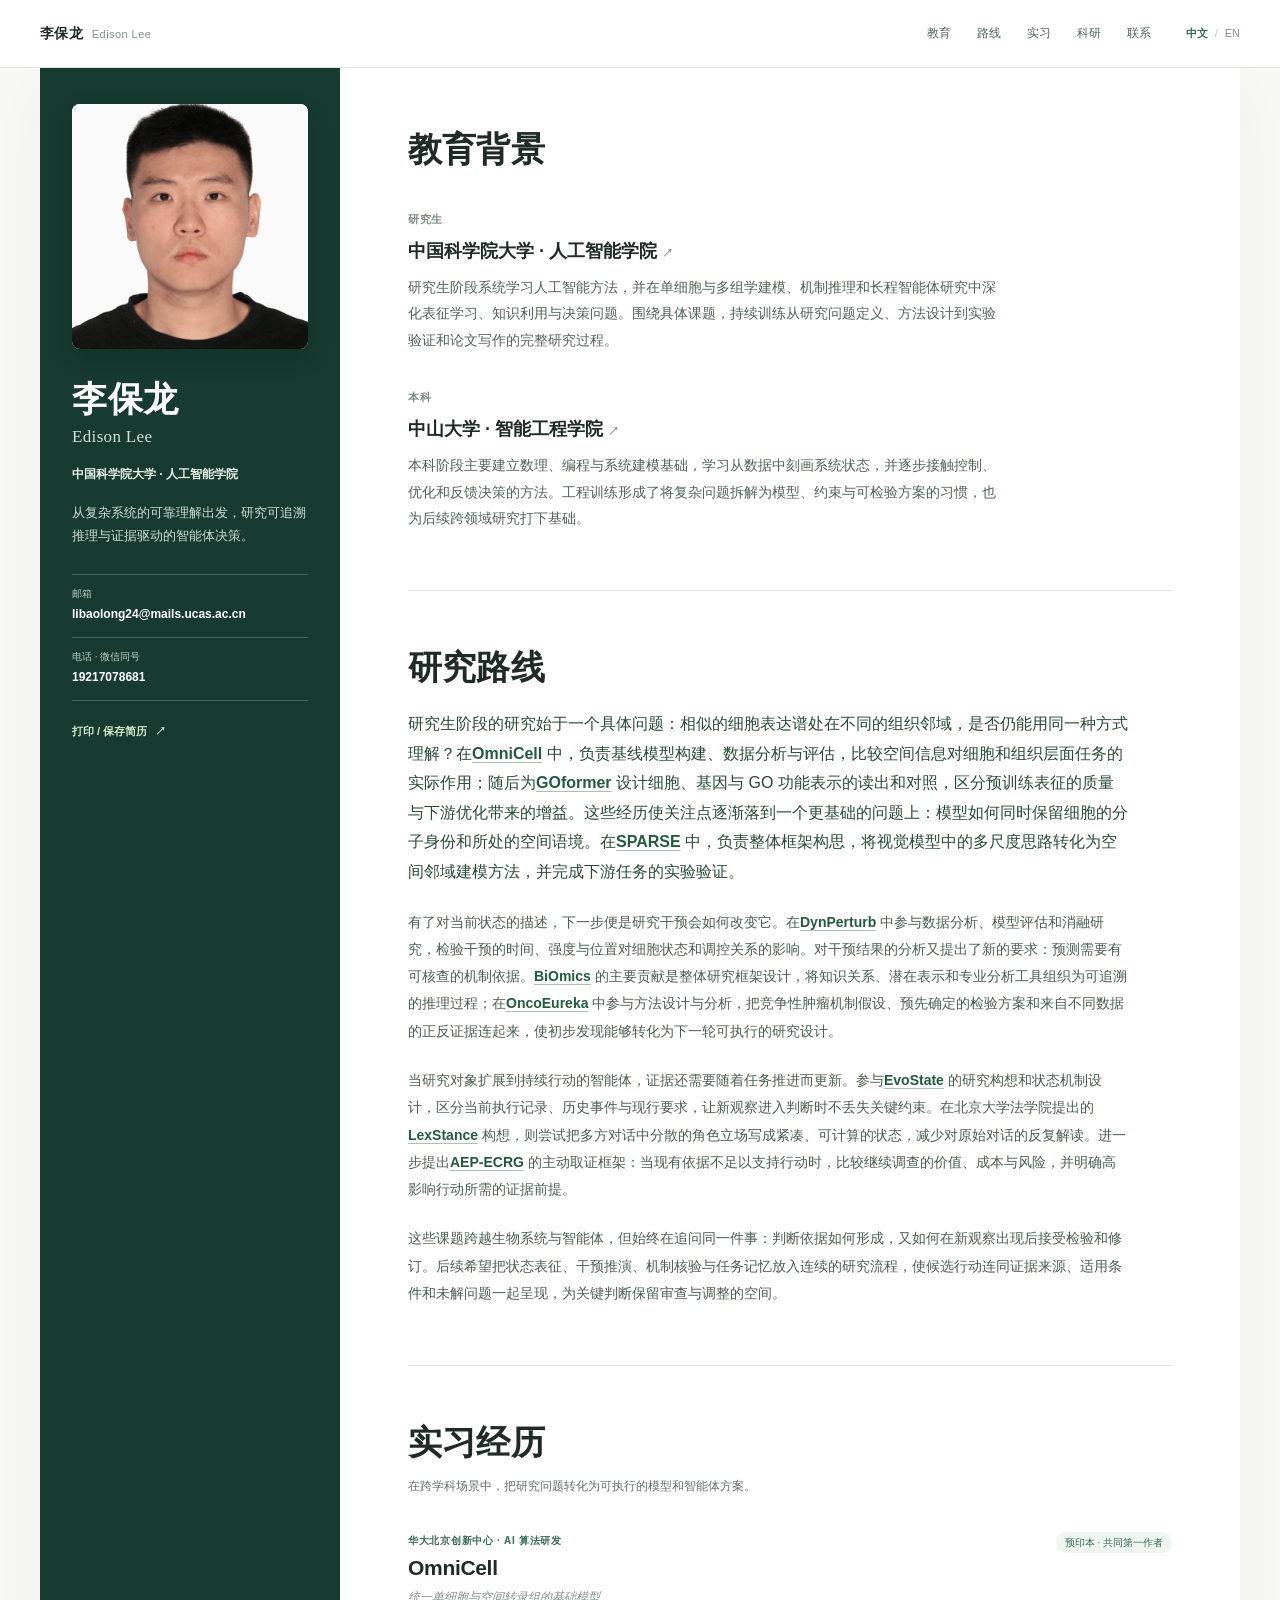
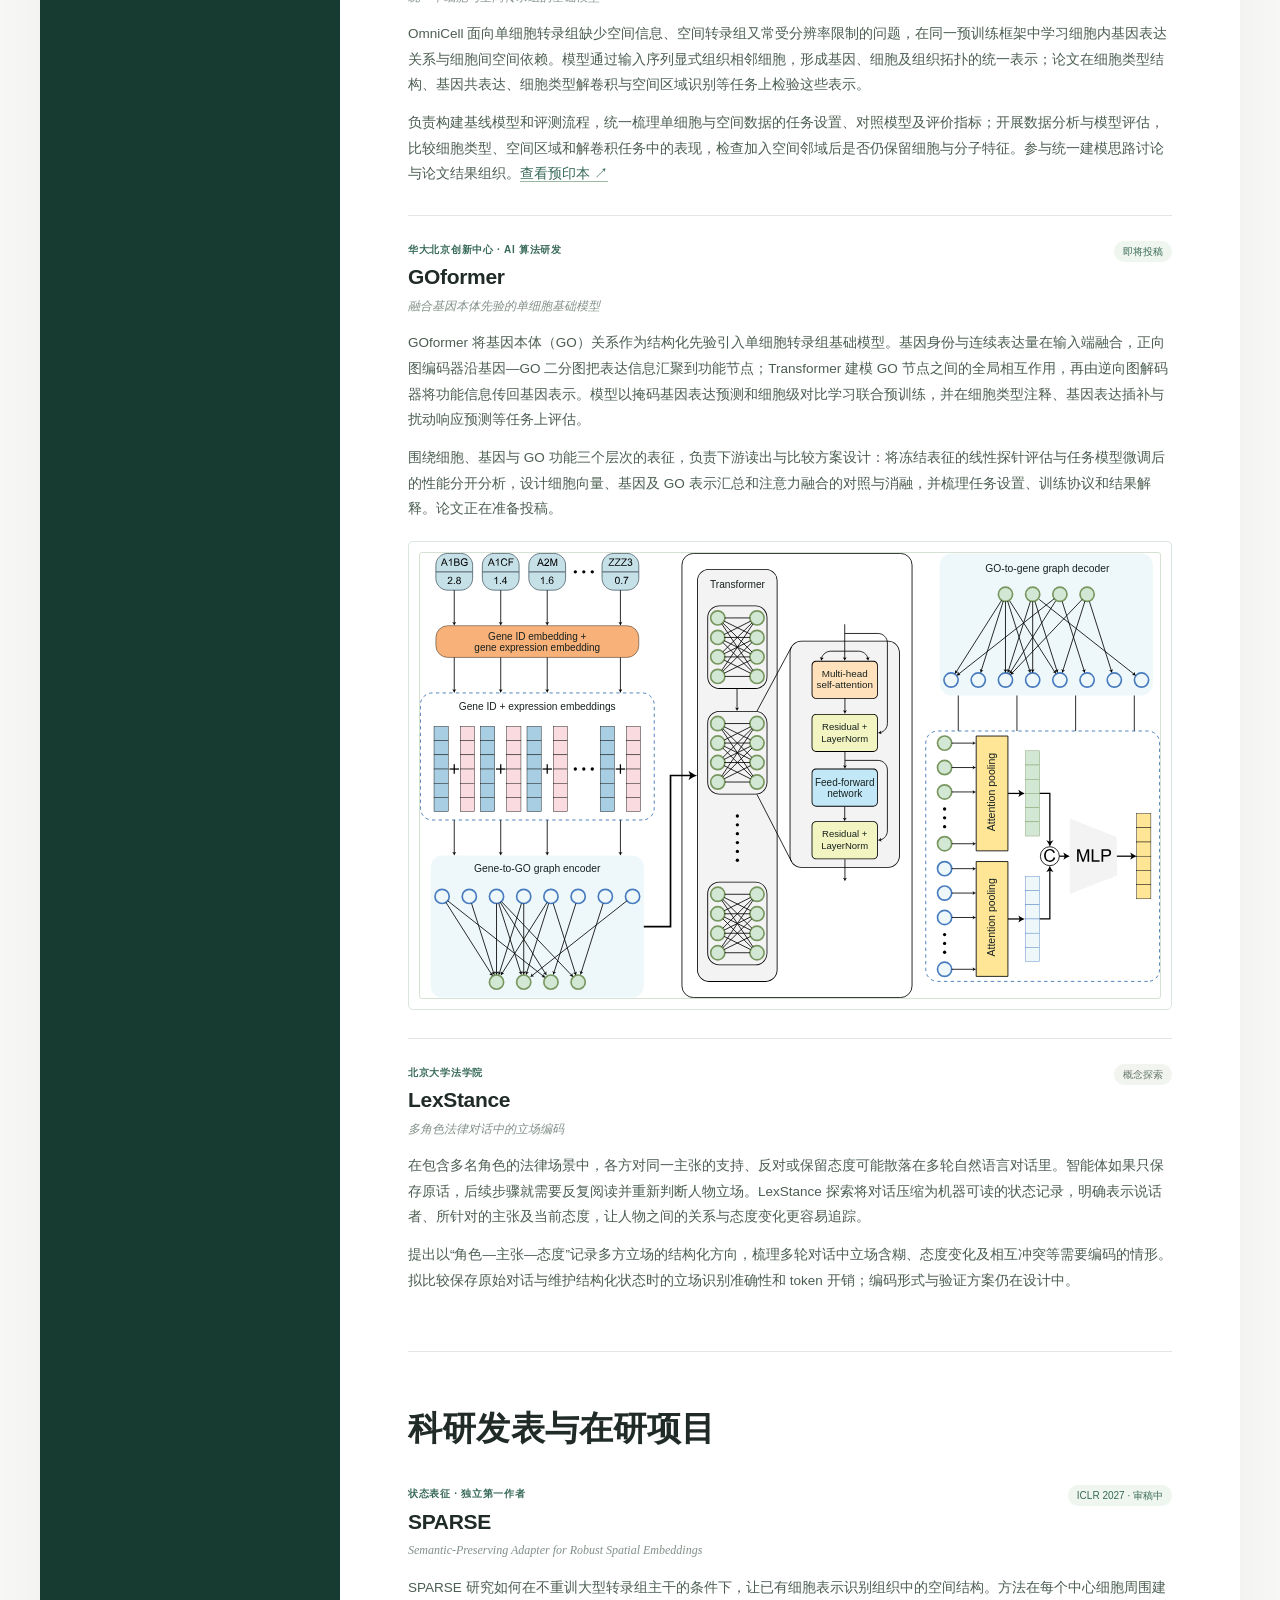
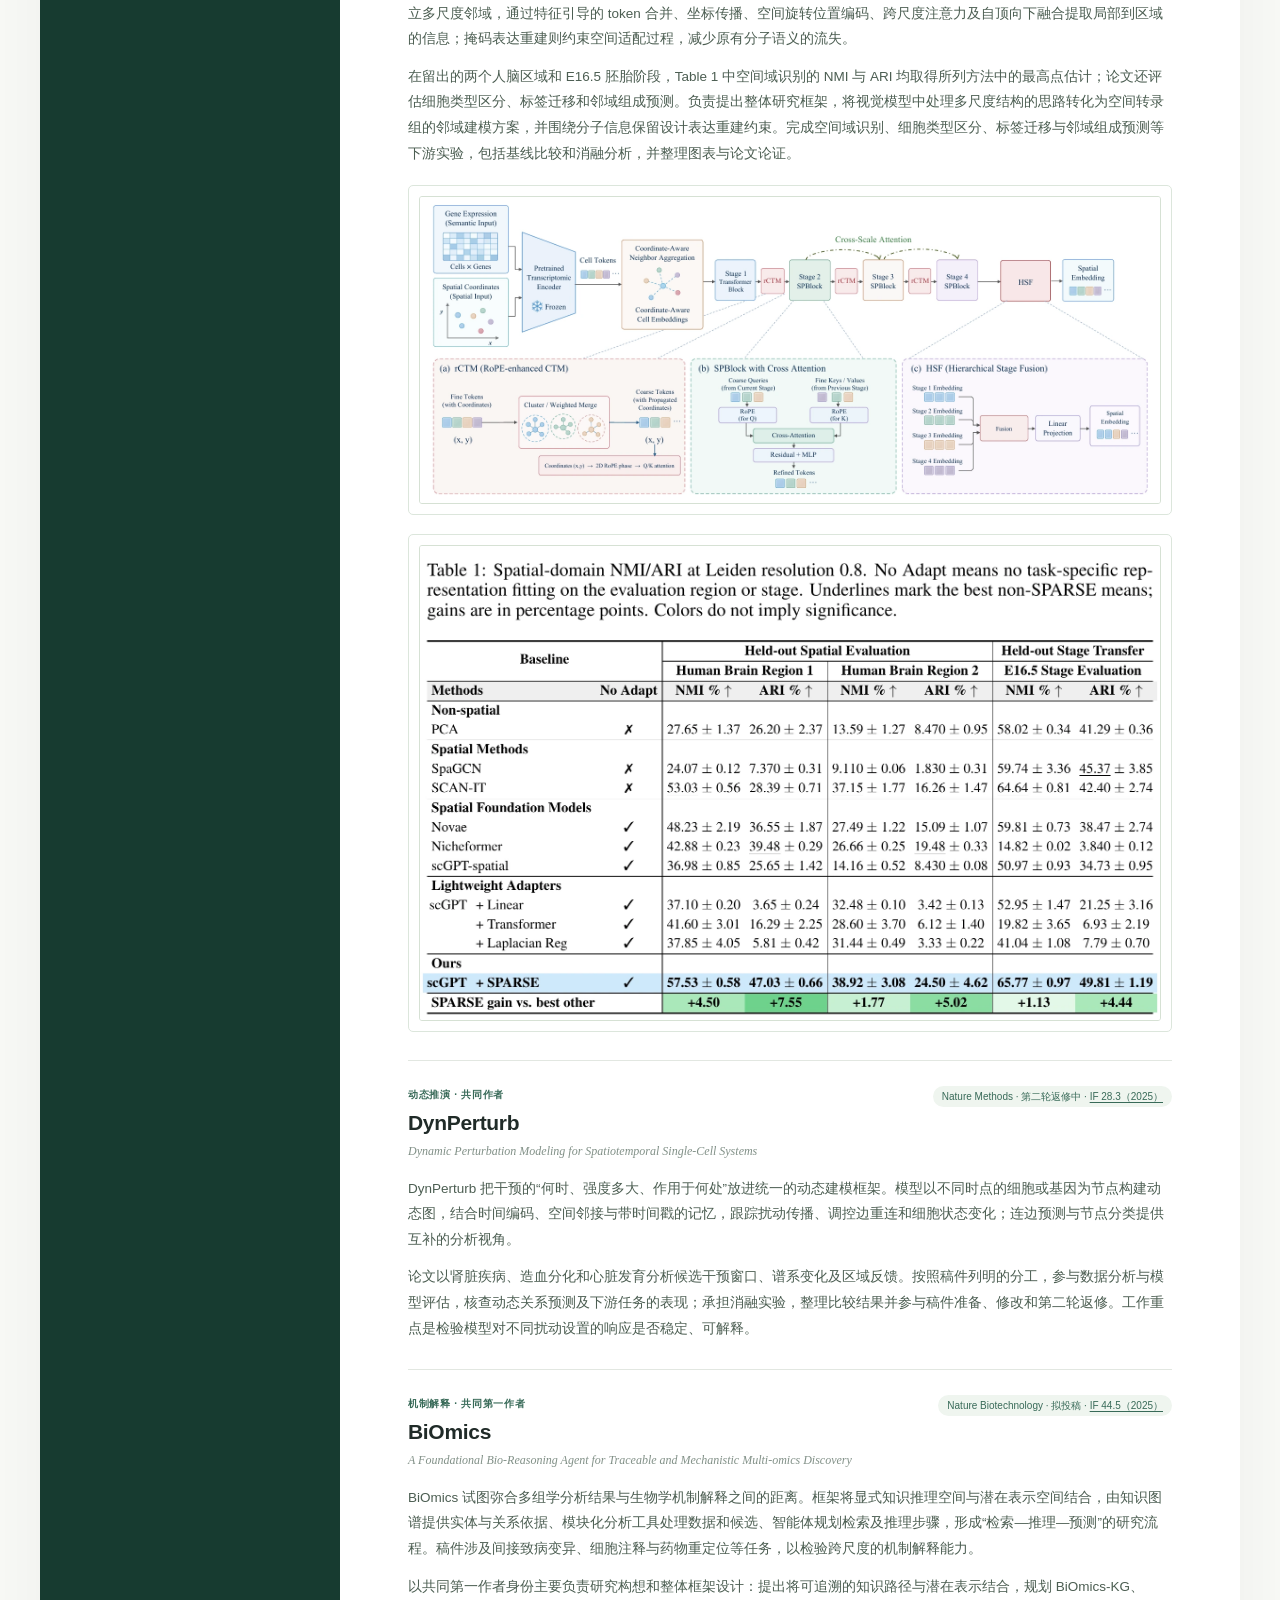
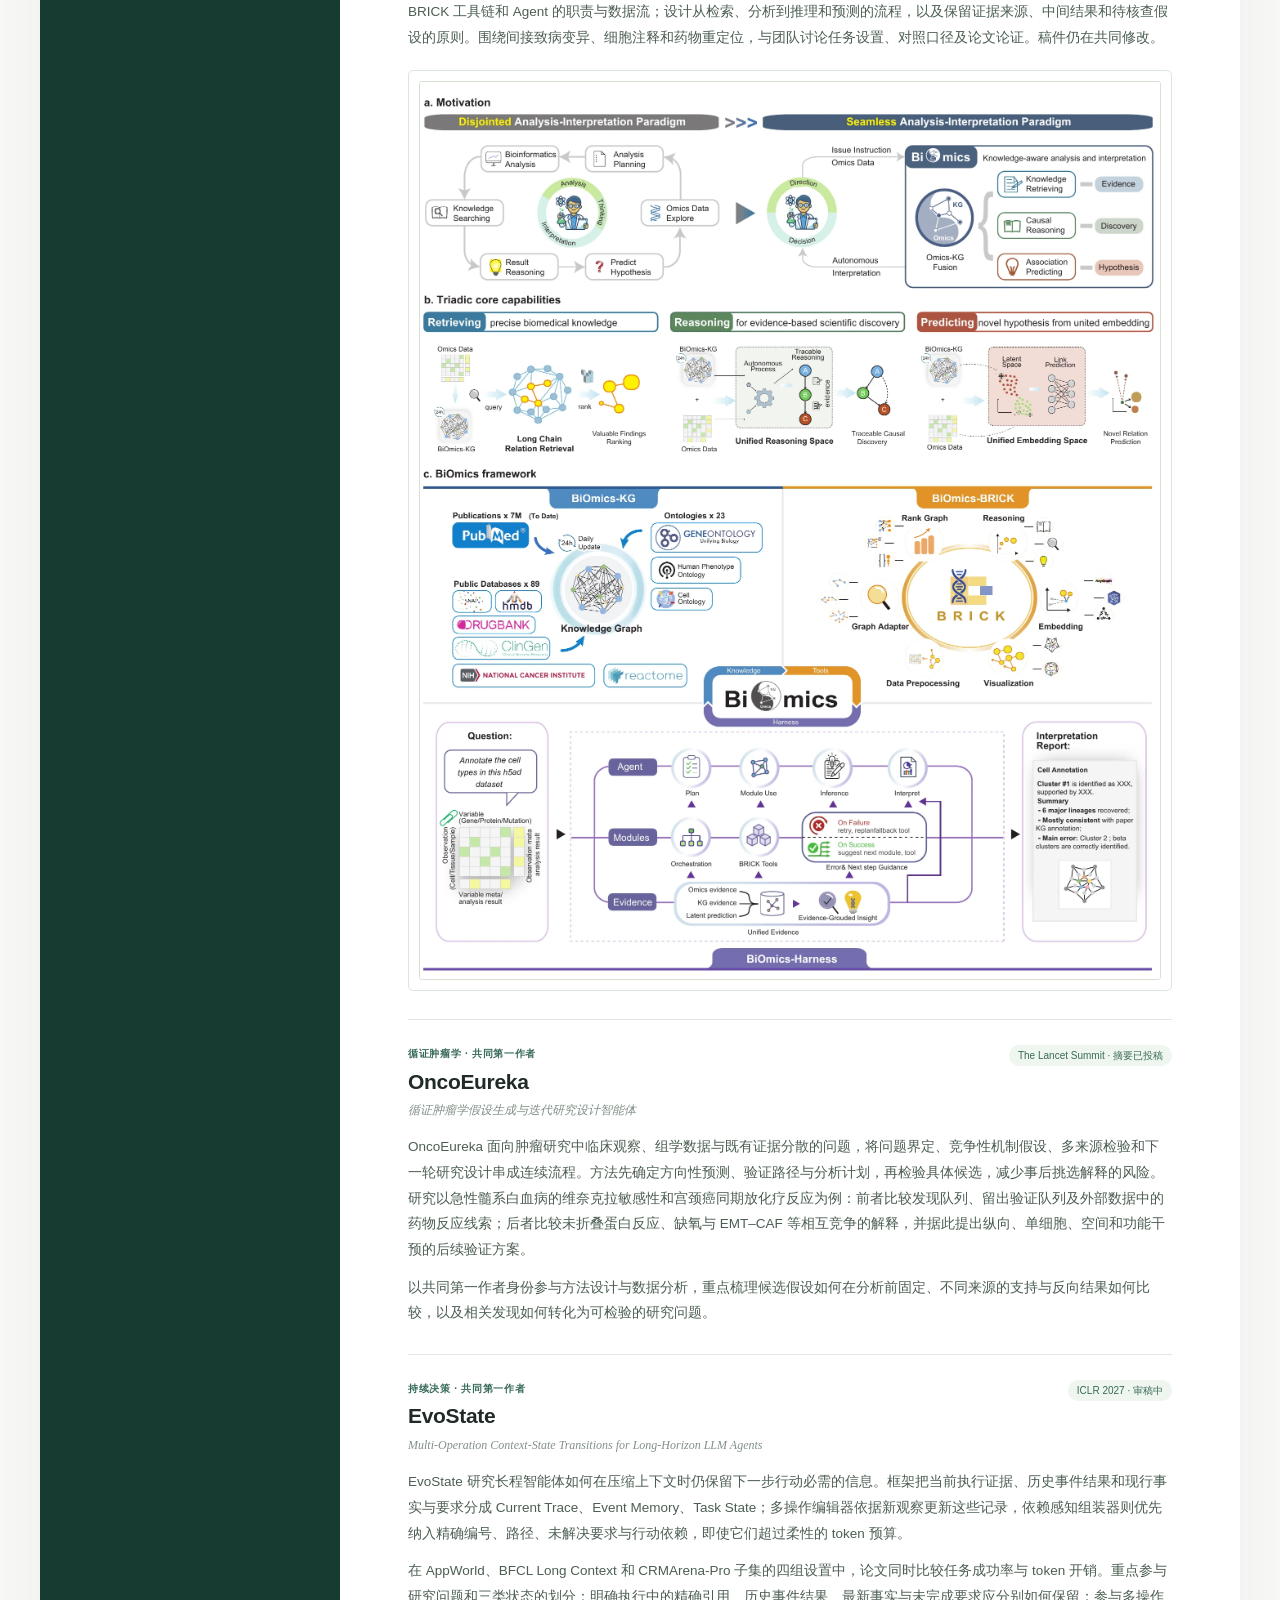
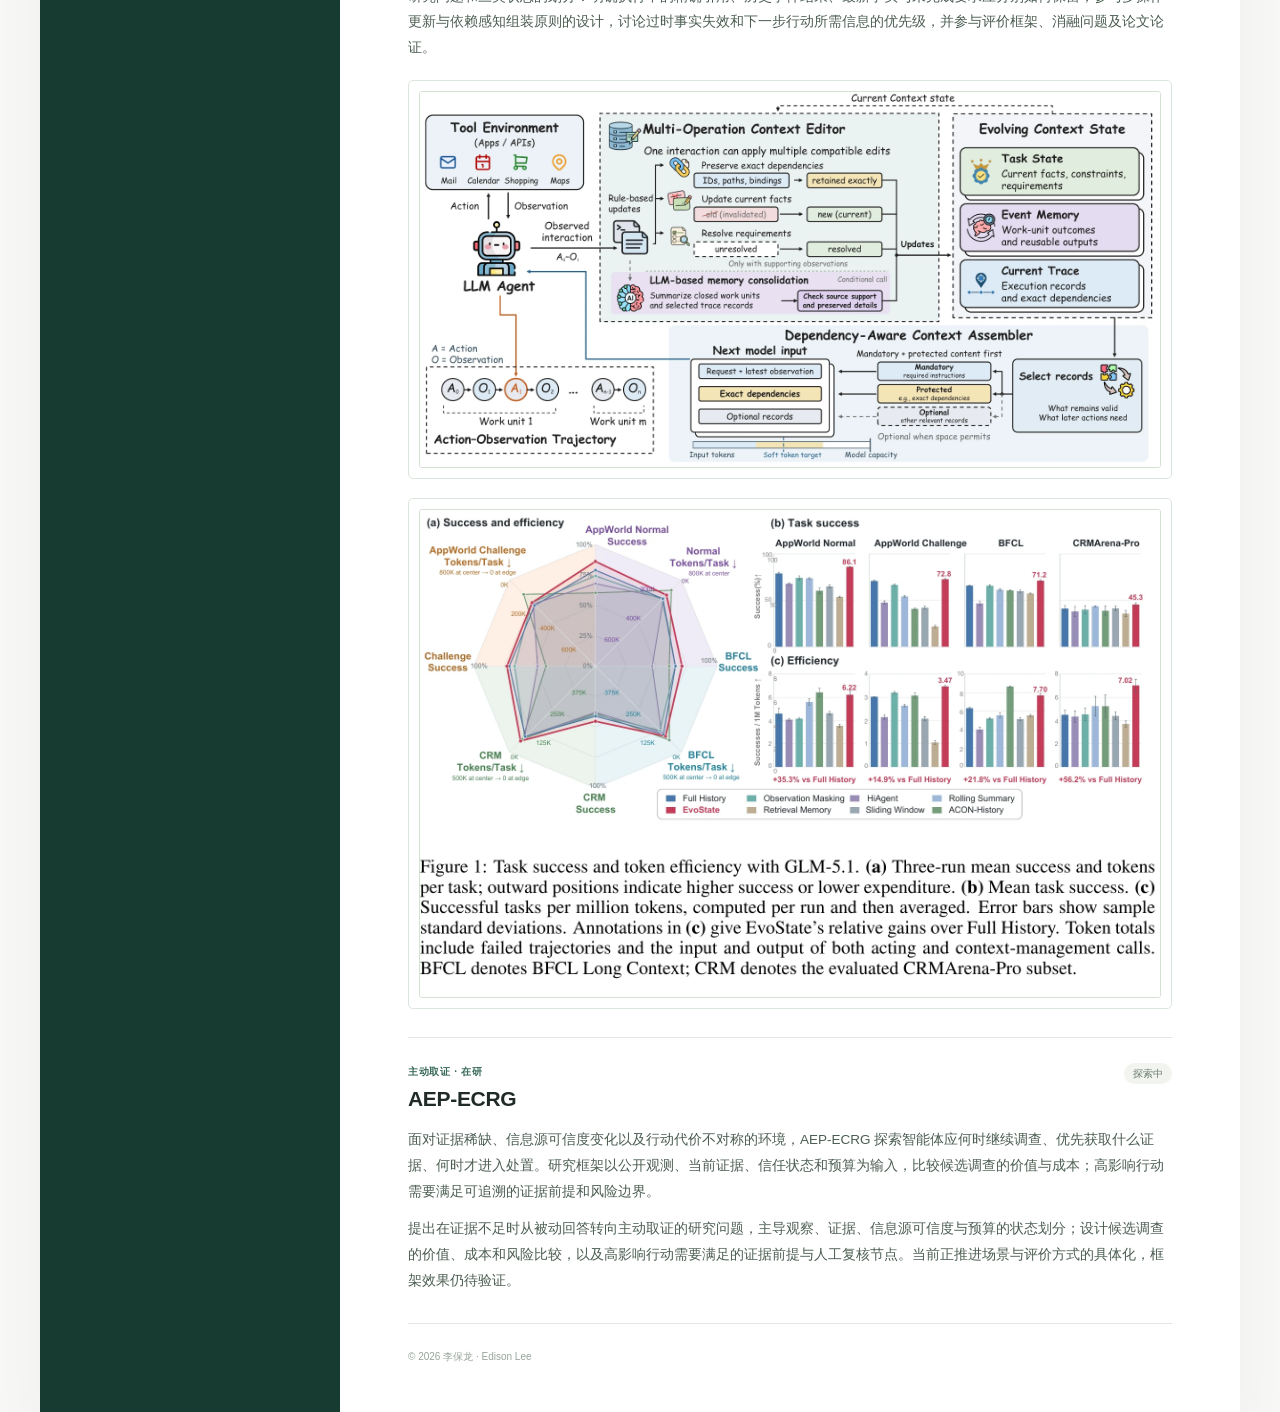
==== commit a8666e07: "Remove research diagram and update OncoEureka authorship" ====
--- a/index.html
+++ b/index.html
@@ -65,7 +65,6 @@
 
       <section class="content-section route-section" id="route" aria-labelledby="route-title">
         <div class="section-intro"><h2 id="route-title">研究路线</h2></div>
-        <figure class="route-figure"><a href="research-route-zh.svg" target="_blank" rel="noopener noreferrer" aria-label="查看研究路线示意图大图"><img src="research-route-zh.svg" alt="研究路线示意图：OmniCell、GOformer 与 SPARSE 建立状态表征；DynPerturb 推演干预；BiOmics 与 OncoEureka 核查机制和证据；EvoState、LexStance 与 AEP-ECRG 支持持续更新与审查。" width="820" height="520" loading="lazy"></a><figcaption>各项目围绕状态、干预、证据与持续决策形成的问题递进。</figcaption></figure>
         <div class="route-essay">
           <p class="route-lead">研究生阶段的研究始于一个具体问题：相似的细胞表达谱处在不同的组织邻域，是否仍能用同一种方式理解？在<a href="#work-omnicell">OmniCell</a> 中，负责基线模型构建、数据分析与评估，比较空间信息对细胞和组织层面任务的实际作用；随后为<a href="#work-goformer">GOformer</a> 设计细胞、基因与 GO 功能表示的读出和对照，区分预训练表征的质量与下游优化带来的增益。这些经历使关注点逐渐落到一个更基础的问题上：模型如何同时保留细胞的分子身份和所处的空间语境。在<a href="#work-sparse">SPARSE</a> 中，负责整体框架构思，将视觉模型中的多尺度思路转化为空间邻域建模方法，并完成下游任务的实验验证。</p>
           <p>有了对当前状态的描述，下一步便是研究干预会如何改变它。在<a href="#work-dynperturb">DynPerturb</a> 中参与数据分析、模型评估和消融研究，检验干预的时间、强度与位置对细胞状态和调控关系的影响。对干预结果的分析又提出了新的要求：预测需要有可核查的机制依据。<a href="#work-biomics">BiOmics</a> 的主要贡献是整体研究框架设计，将知识关系、潜在表示和专业分析工具组织为可追溯的推理过程；在<a href="#work-discovery">OncoEureka</a> 中参与方法设计与分析，把竞争性肿瘤机制假设、预先确定的检验方案和来自不同数据的正反证据连起来，使初步发现能够转化为下一轮可执行的研究设计。</p>
@@ -89,7 +88,7 @@
           <article class="project-detail" id="work-sparse"><div class="project-heading"><div><p class="project-kicker">状态表征 · 独立第一作者</p><h3>SPARSE</h3></div><span class="status">ICLR 2027 · 审稿中</span></div><p class="project-subtitle">Semantic-Preserving Adapter for Robust Spatial Embeddings</p><p>SPARSE 研究如何在不重训大型转录组主干的条件下，让已有细胞表示识别组织中的空间结构。方法在每个中心细胞周围建立多尺度邻域，通过特征引导的 token 合并、坐标传播、空间旋转位置编码、跨尺度注意力及自顶向下融合提取局部到区域的信息；掩码表达重建则约束空间适配过程，减少原有分子语义的流失。</p><p>在留出的两个人脑区域和 E16.5 胚胎阶段，Table 1 中空间域识别的 NMI 与 ARI 均取得所列方法中的最高点估计；论文还评估细胞类型区分、标签迁移和邻域组成预测。负责提出整体研究框架，将视觉模型中处理多尺度结构的思路转化为空间转录组的邻域建模方案，并围绕分子信息保留设计表达重建约束。完成空间域识别、细胞类型区分、标签迁移与邻域组成预测等下游实验，包括基线比较和消融分析，并整理图表与论文论证。</p><figure class="paper-figure"><a href="sparse-paper-figure.webp" target="_blank" rel="noopener noreferrer" aria-label="查看 SPARSE 论文主图高清大图"><img src="sparse-paper-figure.webp" alt="SPARSE 论文 Figure 1：冻结转录组编码器、坐标感知邻域聚合、多尺度空间适配器和层级特征融合结构" width="1668" height="690" loading="lazy"></a></figure><figure class="paper-figure"><a href="sparse-table-1.webp" target="_blank" rel="noopener noreferrer" aria-label="查看 SPARSE 论文 Table 1 高清大图"><img src="sparse-table-1.webp" alt="SPARSE Table 1：留出脑区和 E16.5 胚胎阶段的空间域识别 NMI 与 ARI 对比" width="1570" height="1005" loading="lazy"></a></figure></article>
           <article class="project-detail" id="work-dynperturb"><div class="project-heading"><div><p class="project-kicker">动态推演 · 共同作者</p><h3>DynPerturb</h3></div><span class="status">Nature Methods · 第二轮返修中 · <a href="https://www.nature.com/nature-portfolio/about-journals/journal-metrics" target="_blank" rel="noopener noreferrer">IF 28.3（2025）</a></span></div><p class="project-subtitle">Dynamic Perturbation Modeling for Spatiotemporal Single-Cell Systems</p><p>DynPerturb 把干预的“何时、强度多大、作用于何处”放进统一的动态建模框架。模型以不同时点的细胞或基因为节点构建动态图，结合时间编码、空间邻接与带时间戳的记忆，跟踪扰动传播、调控边重连和细胞状态变化；连边预测与节点分类提供互补的分析视角。</p><p>论文以肾脏疾病、造血分化和心脏发育分析候选干预窗口、谱系变化及区域反馈。按照稿件列明的分工，参与数据分析与模型评估，核查动态关系预测及下游任务的表现；承担消融实验，整理比较结果并参与稿件准备、修改和第二轮返修。工作重点是检验模型对不同扰动设置的响应是否稳定、可解释。</p></article>
           <article class="project-detail" id="work-biomics"><div class="project-heading"><div><p class="project-kicker">机制解释 · 共同第一作者</p><h3>BiOmics</h3></div><span class="status">Nature Biotechnology · 拟投稿 · <a href="https://www.nature.com/nature-portfolio/about-journals/journal-metrics" target="_blank" rel="noopener noreferrer">IF 44.5（2025）</a></span></div><p class="project-subtitle">A Foundational Bio-Reasoning Agent for Traceable and Mechanistic Multi-omics Discovery</p><p>BiOmics 试图弥合多组学分析结果与生物学机制解释之间的距离。框架将显式知识推理空间与潜在表示空间结合，由知识图谱提供实体与关系依据、模块化分析工具处理数据和候选、智能体规划检索及推理步骤，形成“检索—推理—预测”的研究流程。稿件涉及间接致病变异、细胞注释与药物重定位等任务，以检验跨尺度的机制解释能力。</p><p>以共同第一作者身份主要负责研究构想和整体框架设计：提出将可追溯的知识路径与潜在表示结合，规划 BiOmics-KG、BRICK 工具链和 Agent 的职责与数据流；设计从检索、分析到推理和预测的流程，以及保留证据来源、中间结果和待核查假设的原则。围绕间接致病变异、细胞注释和药物重定位，与团队讨论任务设置、对照口径及论文论证。稿件仍在共同修改。</p><figure class="paper-figure"><a href="biomics-main-figure.webp" target="_blank" rel="noopener noreferrer" aria-label="查看 BiOmics 论文主图"><img src="biomics-main-figure.webp" alt="BiOmics Figure 1：研究动机、检索推理预测能力，以及知识图谱、BRICK 工具链和智能体框架" width="1810" height="2195" loading="lazy"></a></figure></article>
-          <article class="project-detail" id="work-discovery"><div class="project-heading"><div><p class="project-kicker">循证肿瘤学 · 摘要作者</p><h3>OncoEureka</h3></div><span class="status">The Lancet Summit · 摘要已投稿</span></div><p class="project-subtitle">循证肿瘤学假设生成与迭代研究设计智能体</p><p>OncoEureka 面向肿瘤研究中临床观察、组学数据与既有证据分散的问题，将问题界定、竞争性机制假设、多来源检验和下一轮研究设计串成连续流程。方法先确定方向性预测、验证路径与分析计划，再检验具体候选，减少事后挑选解释的风险。研究以急性髓系白血病的维奈克拉敏感性和宫颈癌同期放化疗反应为例：前者比较发现队列、留出验证队列及外部数据中的药物反应线索；后者比较未折叠蛋白反应、缺氧与 EMT–CAF 等相互竞争的解释，并据此提出纵向、单细胞、空间和功能干预的后续验证方案。</p><p>作为摘要作者，参与方法设计与数据分析，重点梳理候选假设如何在分析前固定、不同来源的支持与反向结果如何比较，以及相关发现如何转化为可检验的研究问题。</p></article>
+          <article class="project-detail" id="work-discovery"><div class="project-heading"><div><p class="project-kicker">循证肿瘤学 · 共同第一作者</p><h3>OncoEureka</h3></div><span class="status">The Lancet Summit · 摘要已投稿</span></div><p class="project-subtitle">循证肿瘤学假设生成与迭代研究设计智能体</p><p>OncoEureka 面向肿瘤研究中临床观察、组学数据与既有证据分散的问题，将问题界定、竞争性机制假设、多来源检验和下一轮研究设计串成连续流程。方法先确定方向性预测、验证路径与分析计划，再检验具体候选，减少事后挑选解释的风险。研究以急性髓系白血病的维奈克拉敏感性和宫颈癌同期放化疗反应为例：前者比较发现队列、留出验证队列及外部数据中的药物反应线索；后者比较未折叠蛋白反应、缺氧与 EMT–CAF 等相互竞争的解释，并据此提出纵向、单细胞、空间和功能干预的后续验证方案。</p><p>以共同第一作者身份参与方法设计与数据分析，重点梳理候选假设如何在分析前固定、不同来源的支持与反向结果如何比较，以及相关发现如何转化为可检验的研究问题。</p></article>
           <article class="project-detail" id="work-evostate"><div class="project-heading"><div><p class="project-kicker">持续决策 · 共同第一作者</p><h3>EvoState</h3></div><span class="status">ICLR 2027 · 审稿中</span></div><p class="project-subtitle">Multi-Operation Context-State Transitions for Long-Horizon LLM Agents</p><p>EvoState 研究长程智能体如何在压缩上下文时仍保留下一步行动必需的信息。框架把当前执行证据、历史事件结果和现行事实与要求分成 Current Trace、Event Memory、Task State；多操作编辑器依据新观察更新这些记录，依赖感知组装器则优先纳入精确编号、路径、未解决要求与行动依赖，即使它们超过柔性的 token 预算。</p><p>在 AppWorld、BFCL Long Context 和 CRMArena-Pro 子集的四组设置中，论文同时比较任务成功率与 token 开销。重点参与研究问题和三类状态的划分：明确执行中的精确引用、历史事件结果、最新事实与未完成要求应分别如何保留；参与多操作更新与依赖感知组装原则的设计，讨论过时事实失效和下一步行动所需信息的优先级，并参与评价框架、消融问题及论文论证。</p><figure class="paper-figure"><a href="evostate-paper-figure.webp" target="_blank" rel="noopener noreferrer" aria-label="查看 EvoState 方法主图高清大图"><img src="evostate-paper-figure.webp" alt="EvoState 方法主图：多操作上下文编辑器、持续更新的三类状态与依赖感知上下文组装器" width="1662" height="842" loading="lazy"></a></figure><figure class="paper-figure"><a href="evostate-figure-1.webp" target="_blank" rel="noopener noreferrer" aria-label="查看包含完整图注的 EvoState Figure 1 高清大图"><img src="evostate-figure-1.webp" alt="EvoState Figure 1：GLM-5.1 在 AppWorld、BFCL 和 CRMArena-Pro 上的任务成功率、token 效率及完整图注" width="1550" height="1020" loading="lazy"></a></figure></article>
           <article class="project-detail" id="work-aep"><div class="project-heading"><div><p class="project-kicker">主动取证 · 在研</p><h3>AEP-ECRG</h3></div><span class="status subtle">探索中</span></div><p>面对证据稀缺、信息源可信度变化以及行动代价不对称的环境，AEP-ECRG 探索智能体应何时继续调查、优先获取什么证据、何时才进入处置。研究框架以公开观测、当前证据、信任状态和预算为输入，比较候选调查的价值与成本；高影响行动需要满足可追溯的证据前提和风险边界。</p><p>提出在证据不足时从被动回答转向主动取证的研究问题，主导观察、证据、信息源可信度与预算的状态划分；设计候选调查的价值、成本和风险比较，以及高影响行动需要满足的证据前提与人工复核节点。当前正推进场景与评价方式的具体化，框架效果仍待验证。</p></article>
         </div>
--- a/site.css
+++ b/site.css
@@ -82,12 +82,5 @@
 @media(max-width:620px){.education-card,.education-card:last-child{padding:0;margin-bottom:27px}.education-card:last-child{margin-bottom:0}.education-body h3{font-size:16px}.education-body>p{font-size:13.5px;line-height:1.85}}
 @media print{.education-card,.education-card:last-child{margin-bottom:10px;padding:0;break-inside:avoid}.education-body h3{font-size:8pt;margin:0 0 2px}.education-body>p{font-size:7.5pt;line-height:1.45}}
 
-.route-figure{margin:0 -30px 34px;overflow-x:auto;overscroll-behavior-inline:contain}
-.route-figure a{display:block;min-width:820px}
-.route-figure img{width:100%;height:auto;max-width:none}
-.route-figure figcaption{font-size:11px;line-height:1.6;color:#74847a;margin:8px 30px 0}
-@media(max-width:1000px){.route-figure{margin-inline:-15px}.route-figure figcaption{margin-inline:15px}}
-@media(max-width:750px){.route-figure{margin-inline:0}.route-figure figcaption{margin-inline:0}}
-@media print{.route-figure{display:none}}
 
 .status a{text-decoration:underline;text-decoration-color:currentColor;text-underline-offset:2px}
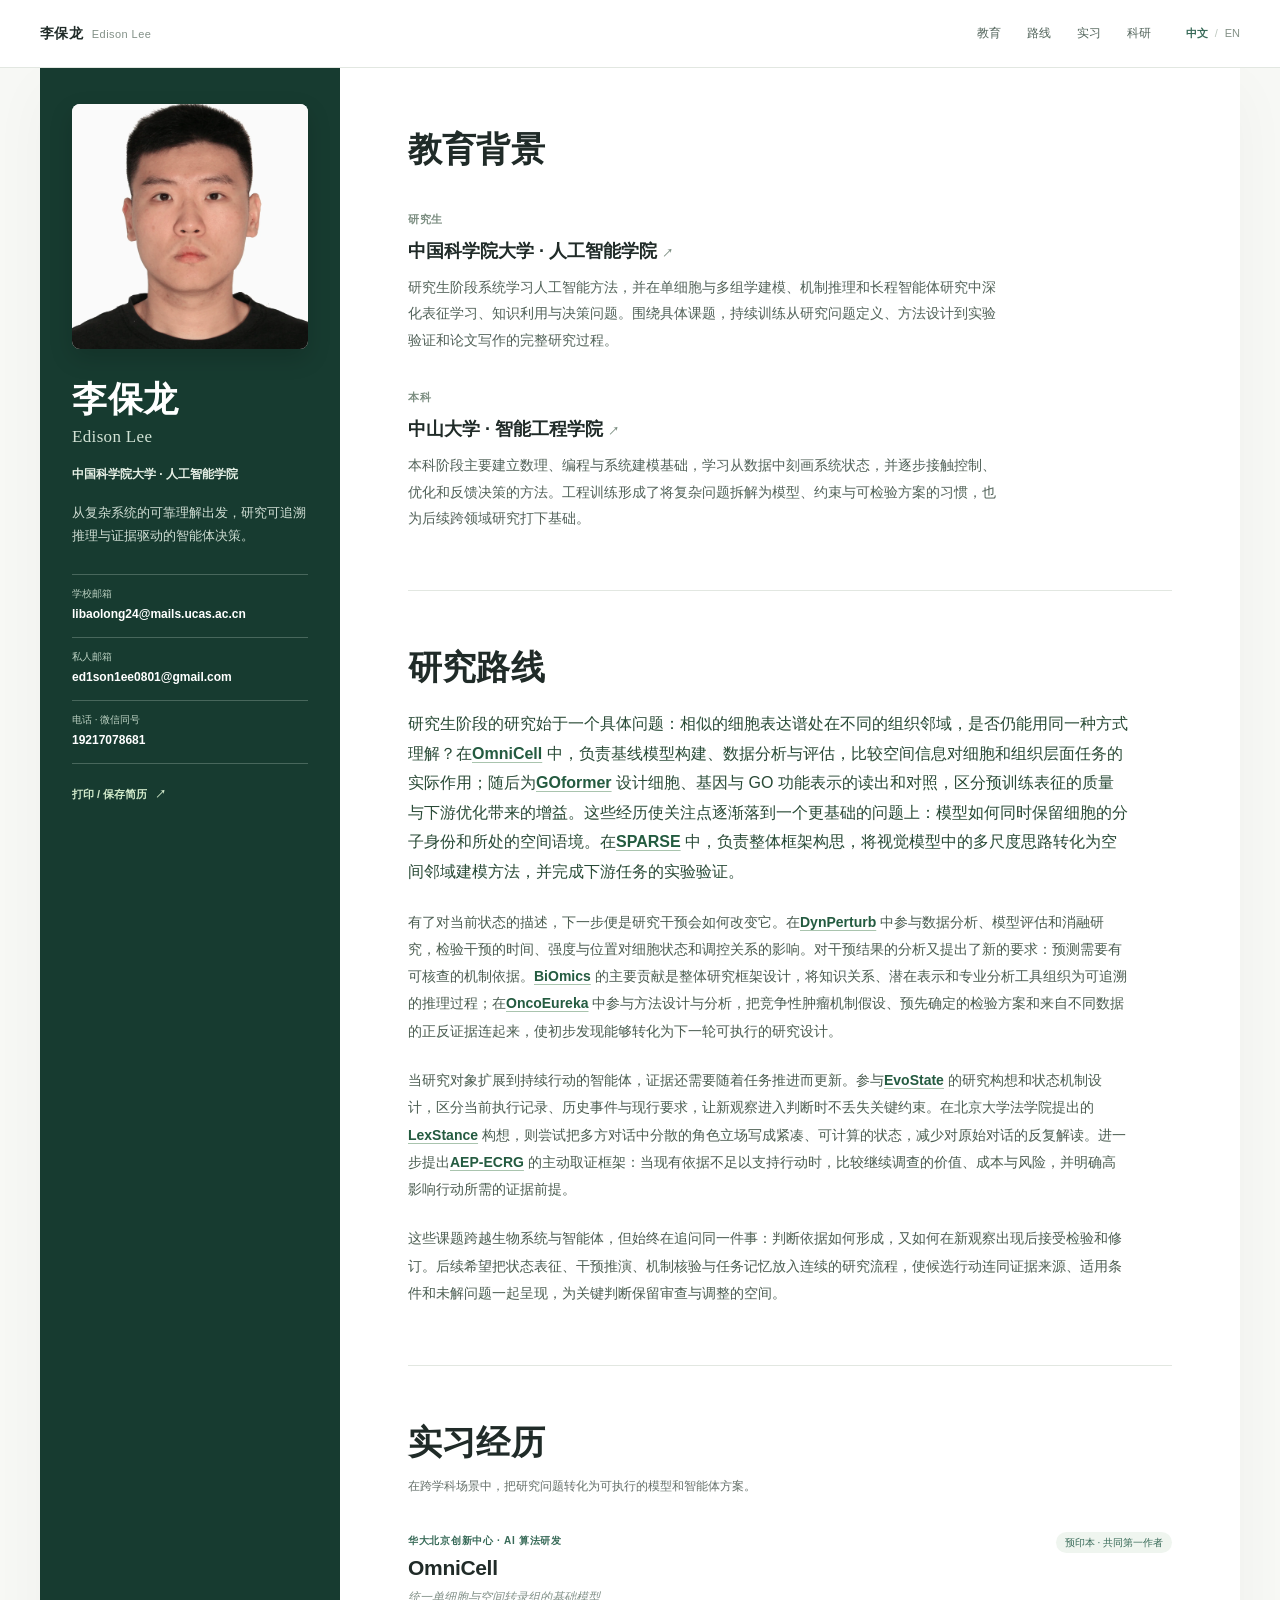
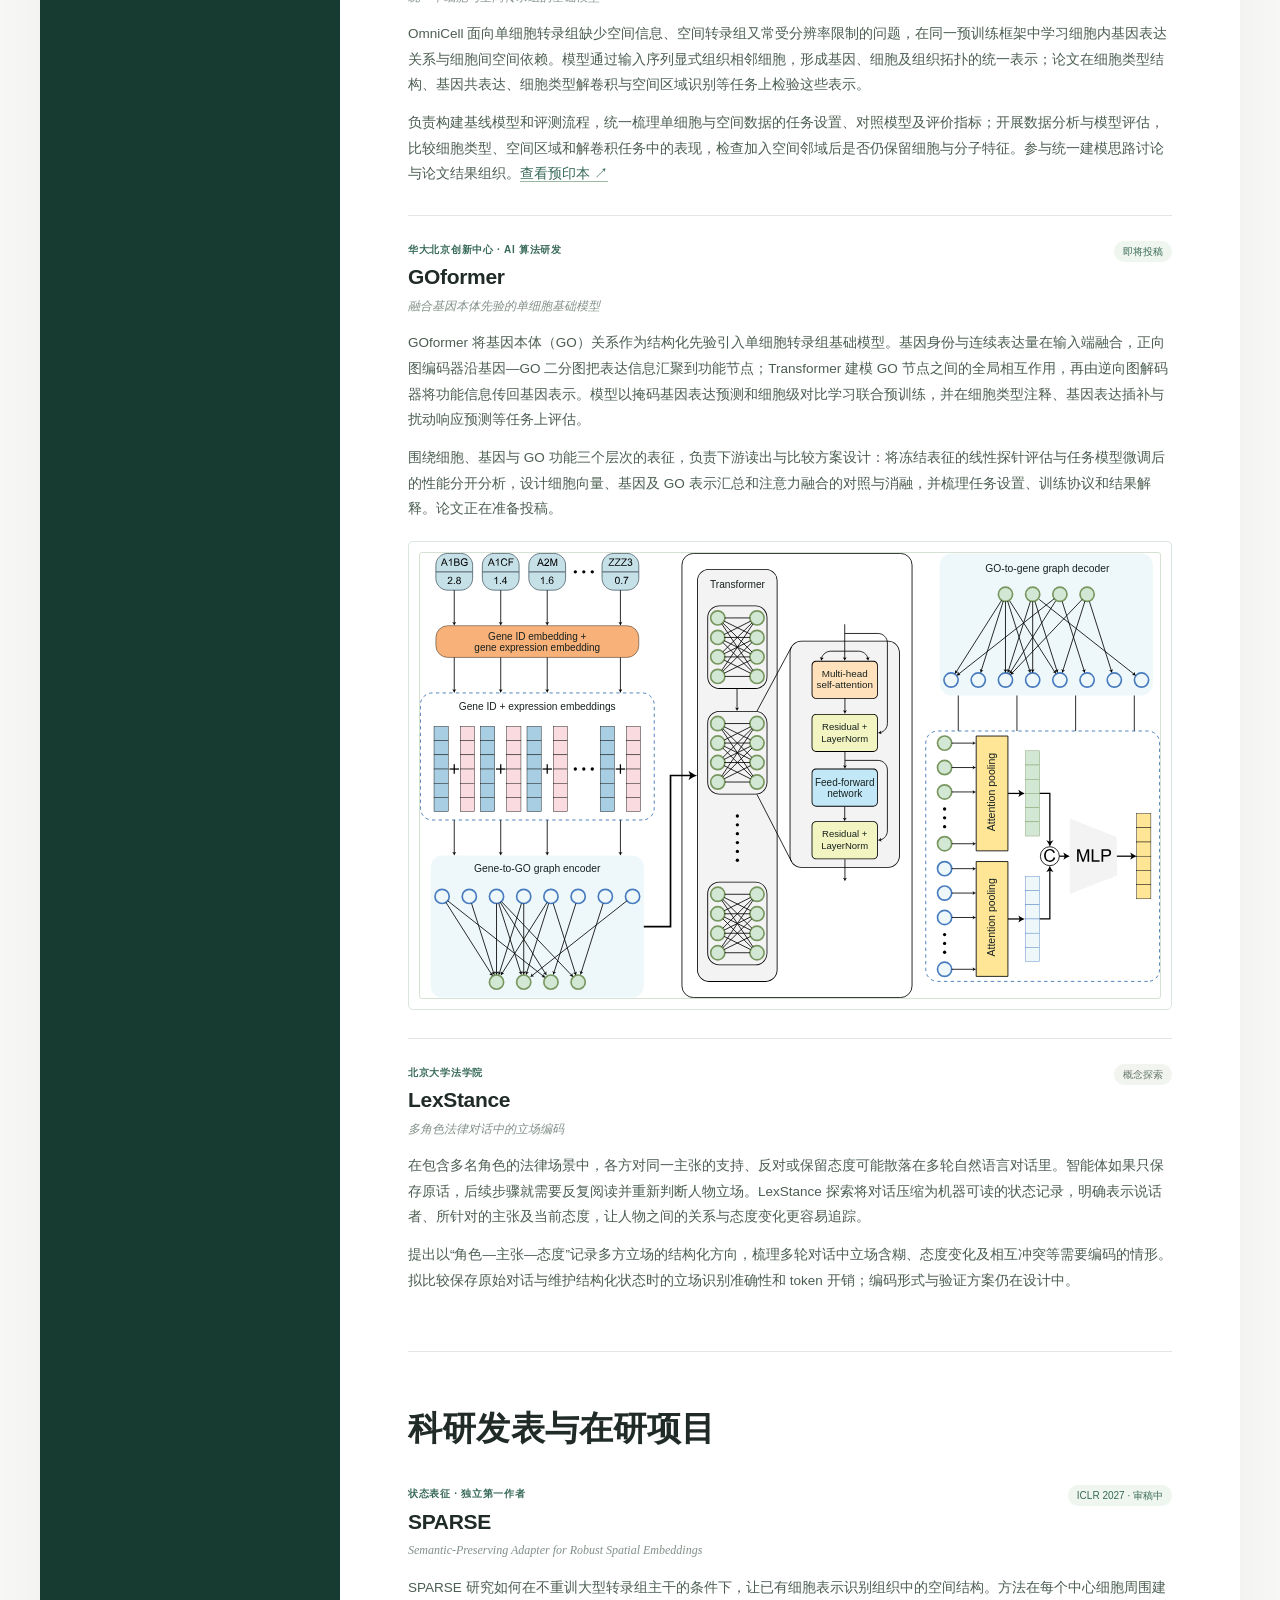
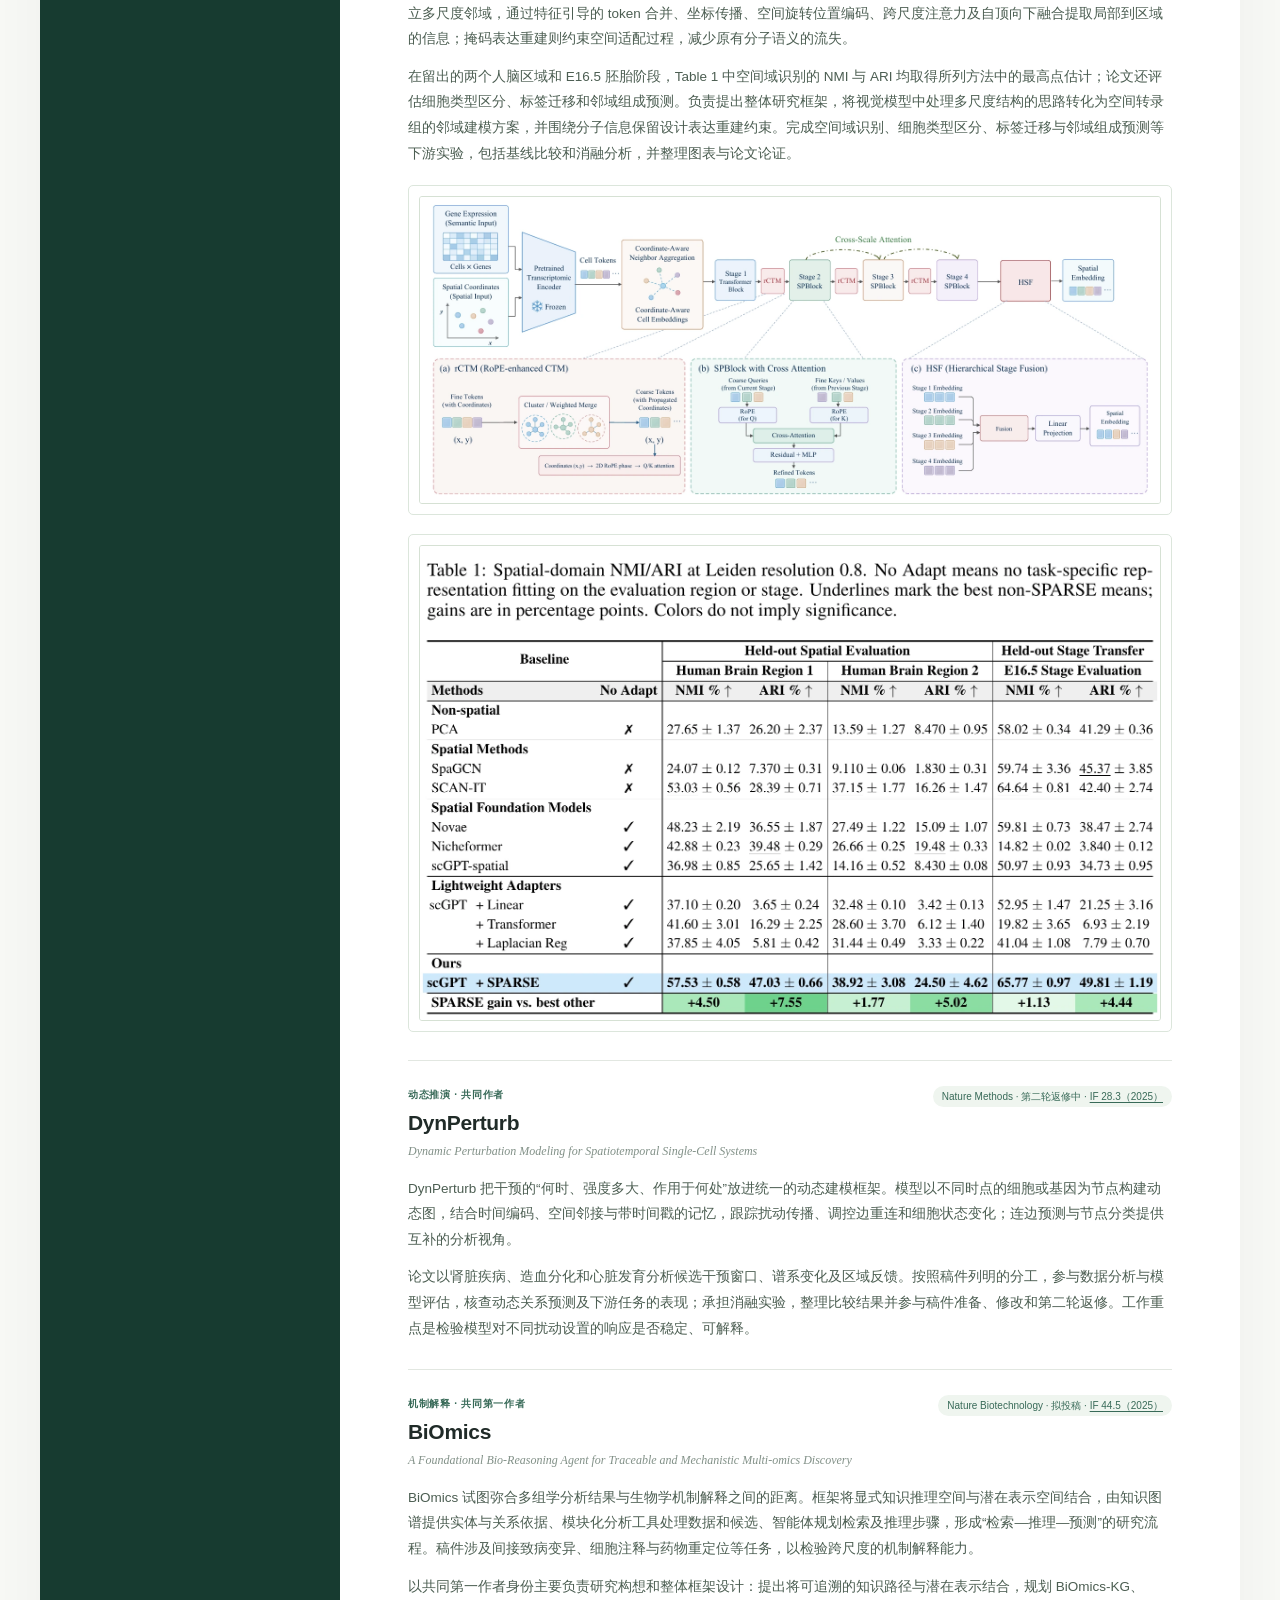
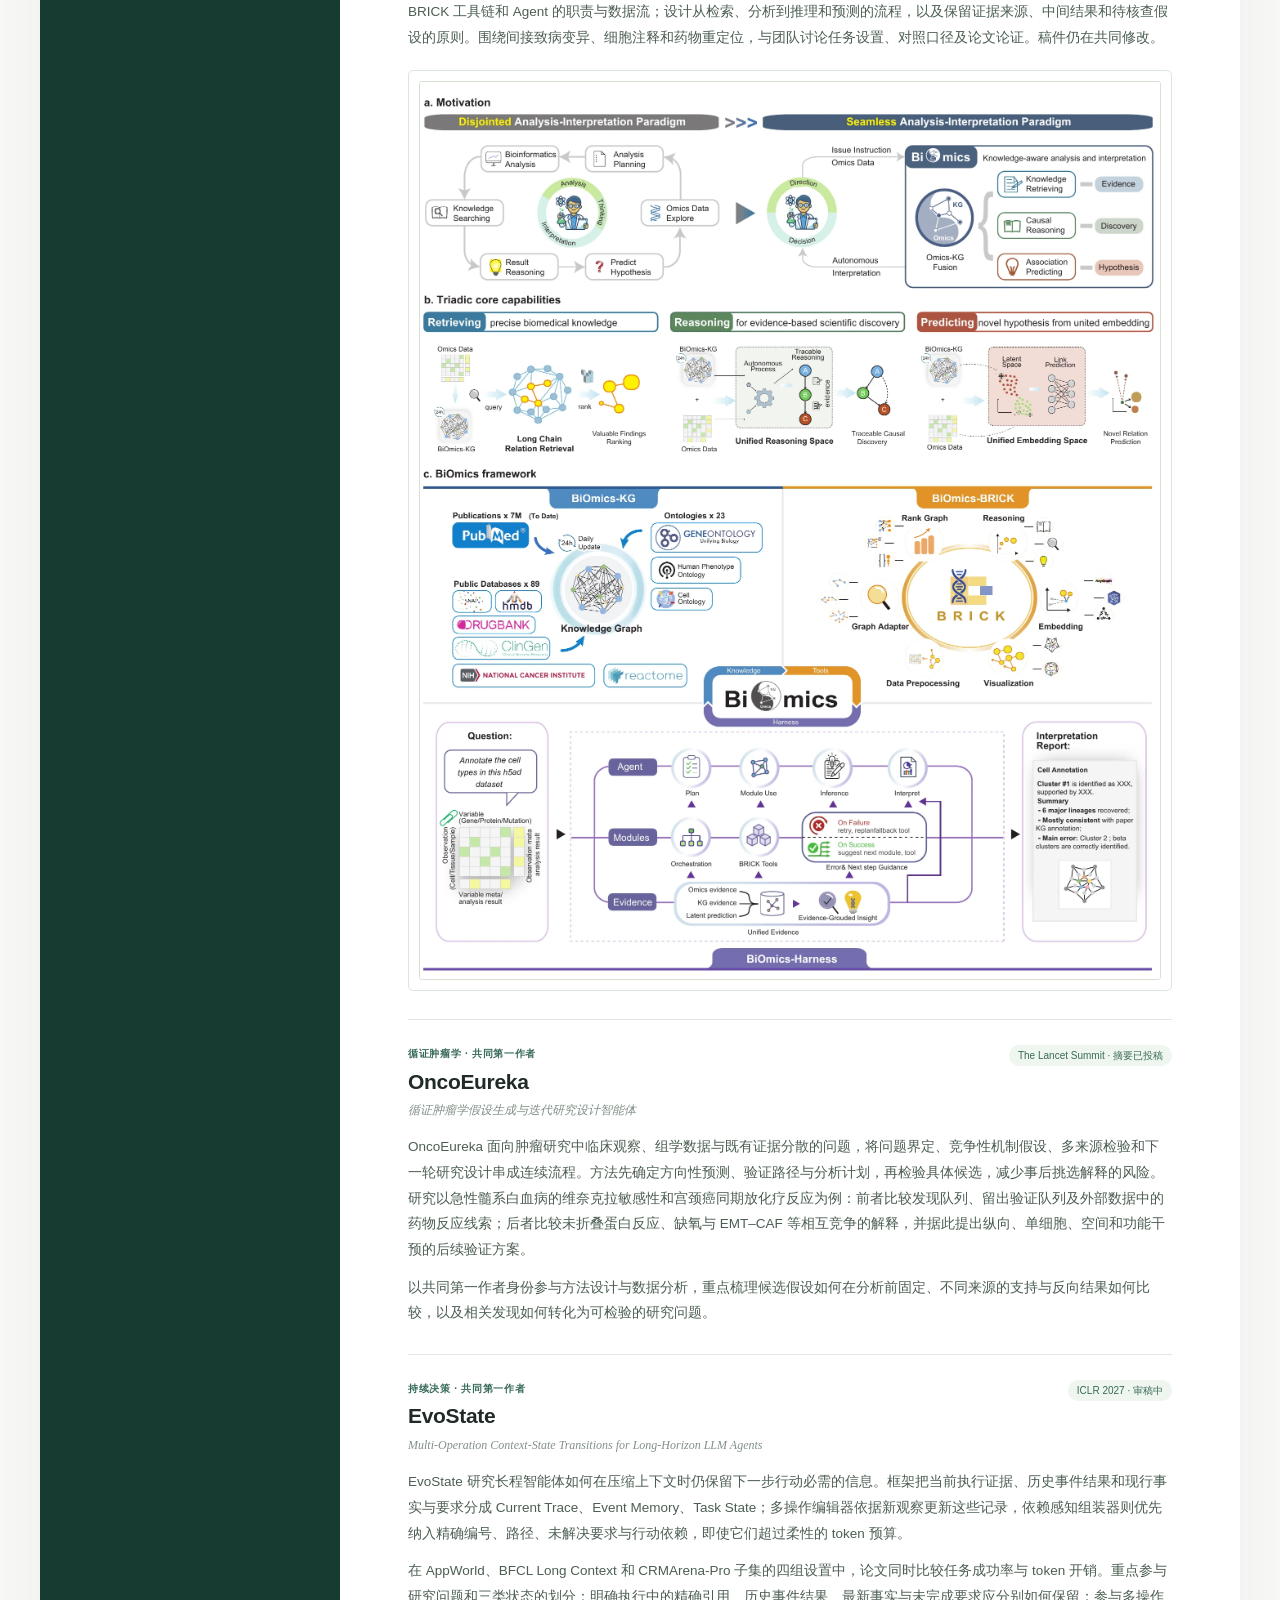
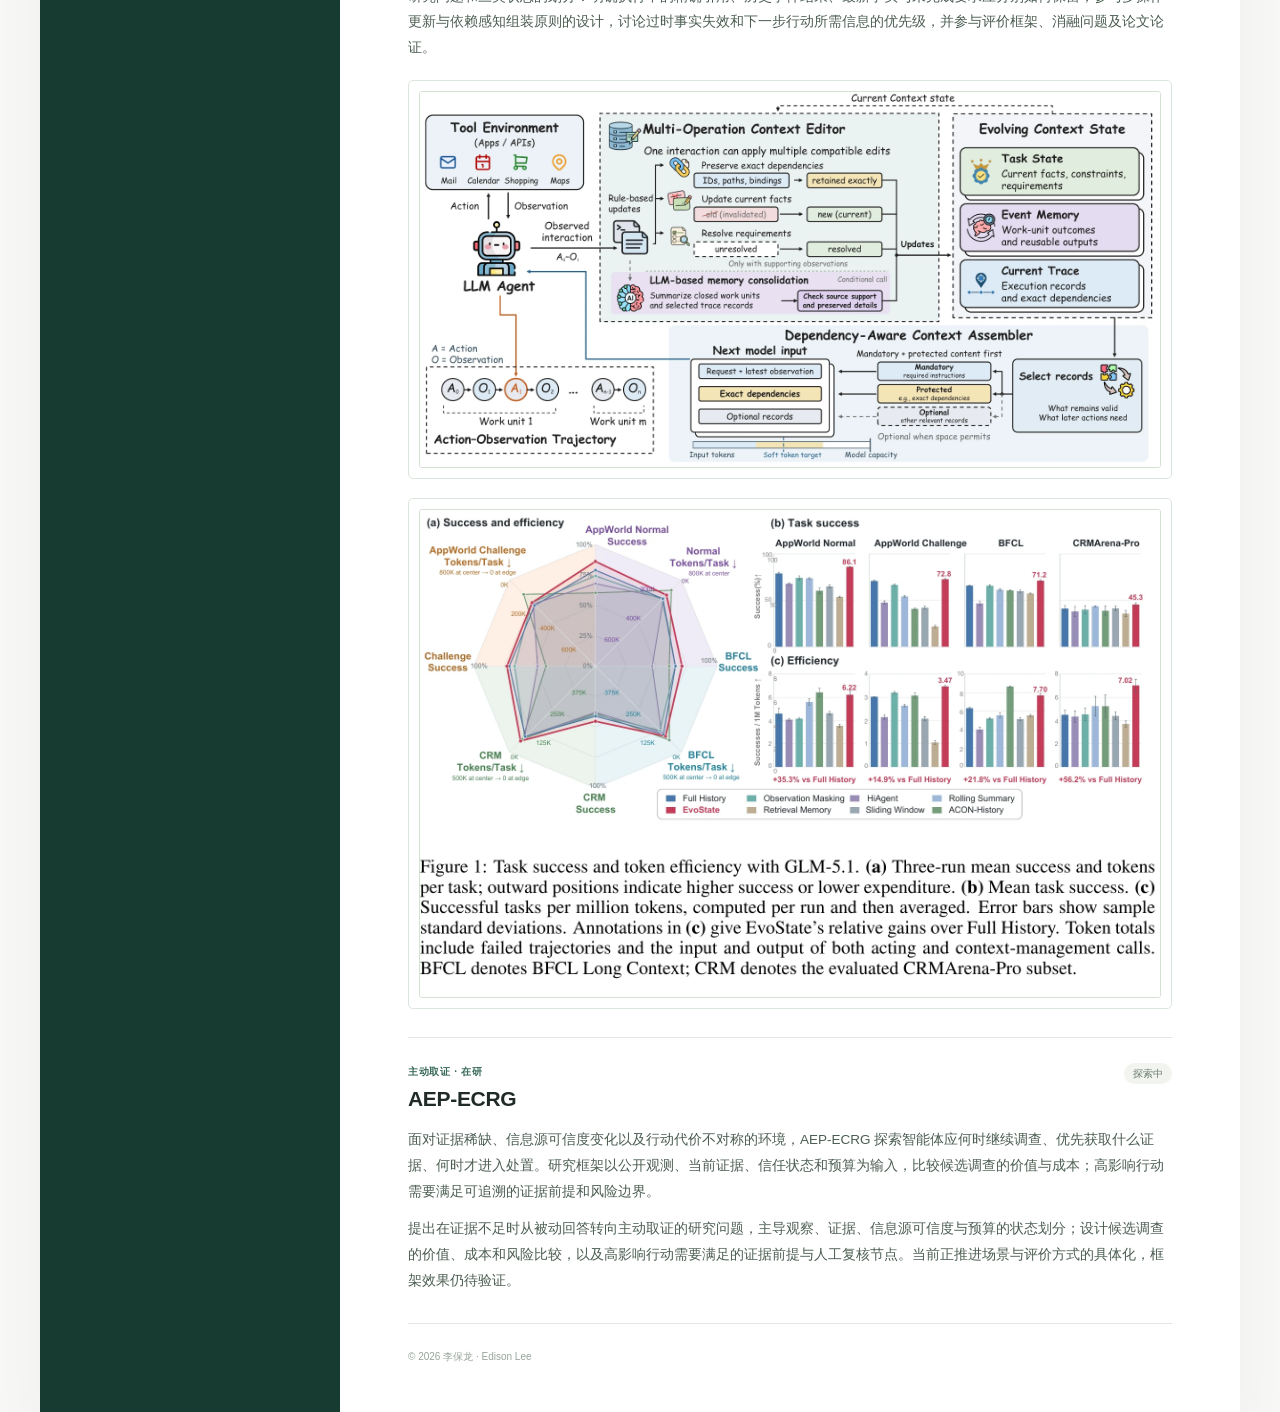
==== commit e09c4e96: "Remove contact nav and add personal email (Chinese)" ====
--- a/index.html
+++ b/index.html
@@ -17,7 +17,7 @@
     <div class="header-inner">
       <a class="wordmark" href="#top">李保龙 <span>Edison Lee</span></a>
       <nav class="site-nav" id="site-nav" aria-label="主导航">
-        <a href="#education">教育</a><a href="#route">路线</a><a href="#experience">实习</a><a href="#publications">科研</a><a href="#contact">联系</a>
+        <a href="#education">教育</a><a href="#route">路线</a><a href="#experience">实习</a><a href="#publications">科研</a>
       </nav>
       <div class="header-actions">
         <div class="lang-switch" aria-label="选择语言"><span aria-current="page">中文</span><span class="lang-separator">/</span><a href="en.html" lang="en" data-lang-link>EN</a></div>
@@ -37,7 +37,8 @@
         </div>
         <p class="profile-description">从复杂系统的可靠理解出发，研究可追溯推理与证据驱动的智能体决策。</p>
         <div class="contact-list">
-          <a href="mailto:libaolong24@mails.ucas.ac.cn"><span>邮箱</span><strong>libaolong24@mails.ucas.ac.cn</strong></a>
+          <a href="mailto:libaolong24@mails.ucas.ac.cn"><span>学校邮箱</span><strong>libaolong24@mails.ucas.ac.cn</strong></a>
+          <a href="mailto:ed1son1ee0801@gmail.com"><span>私人邮箱</span><strong>ed1son1ee0801@gmail.com</strong></a>
           <a href="tel:+8619217078681"><span>电话 · 微信同号</span><strong>19217078681</strong></a>
         </div>
         <button class="print-link" id="print-button" type="button">打印 / 保存简历 <span aria-hidden="true">↗</span></button>
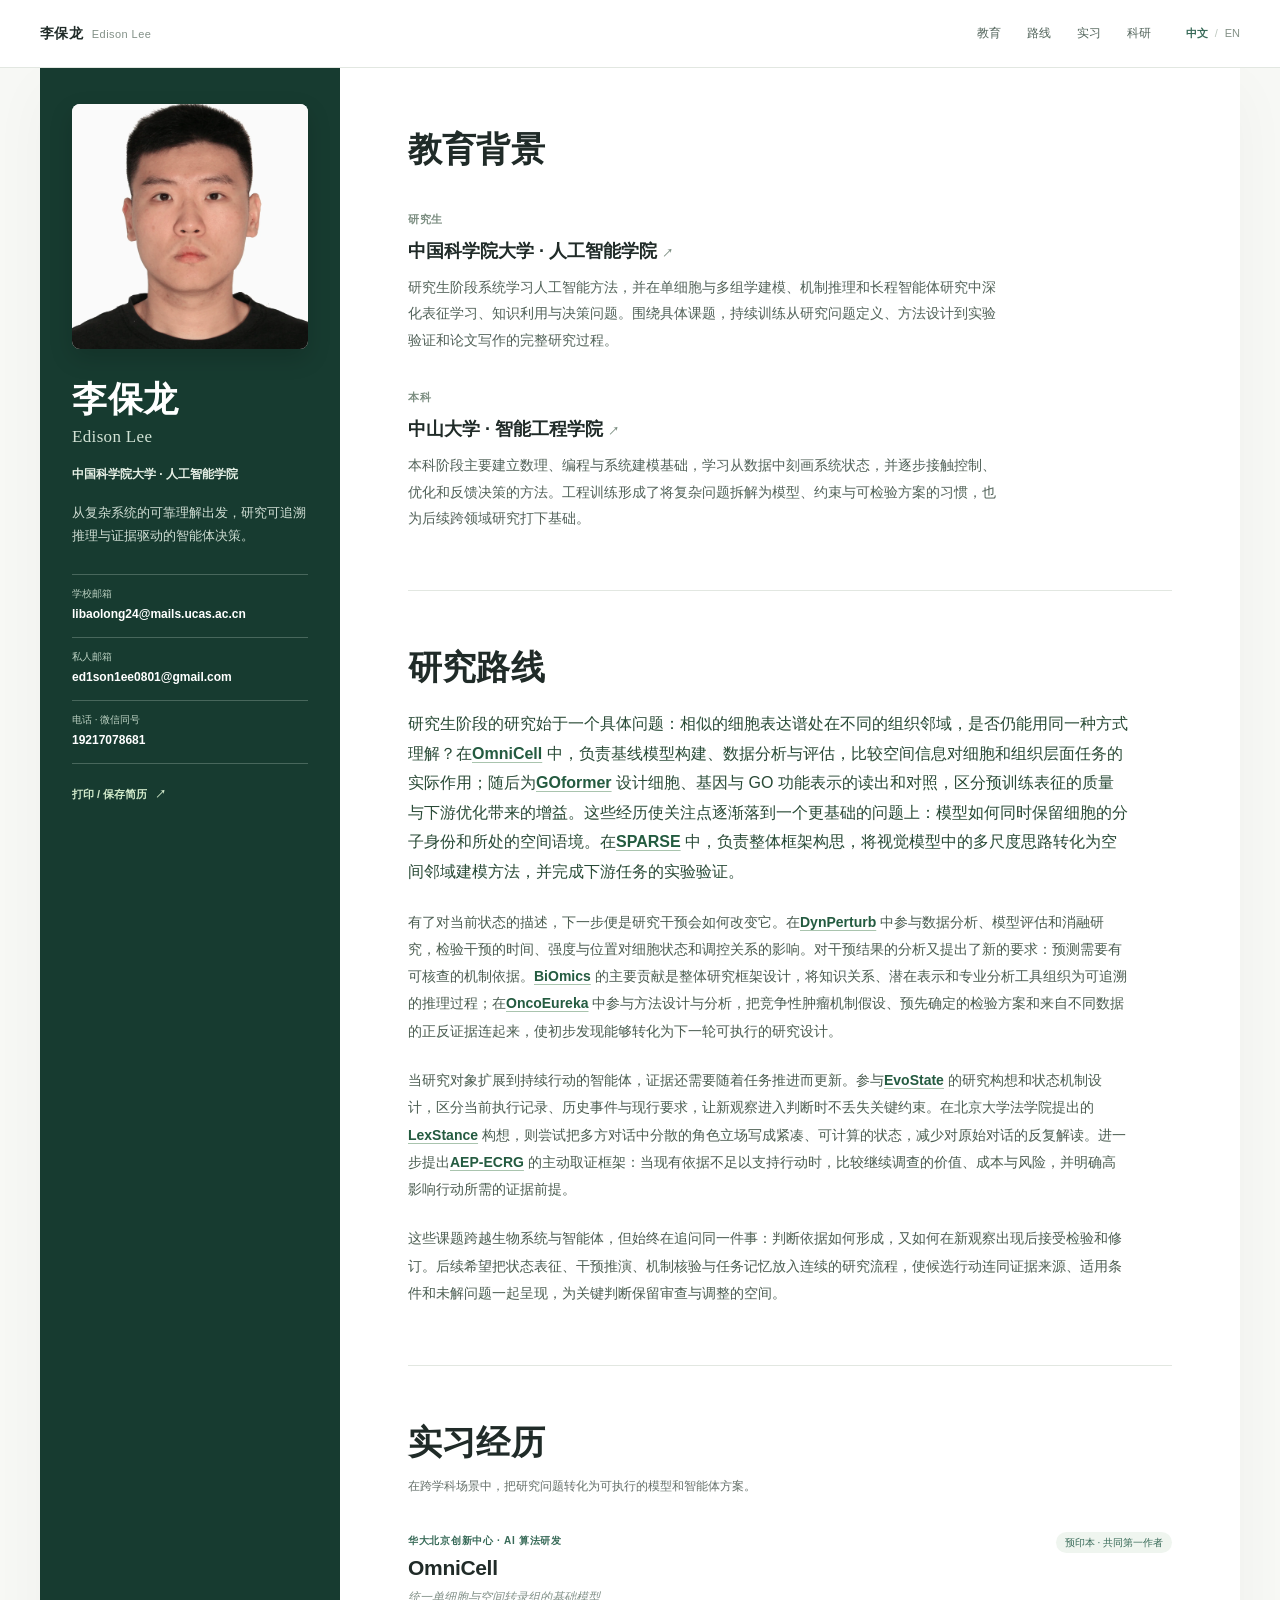
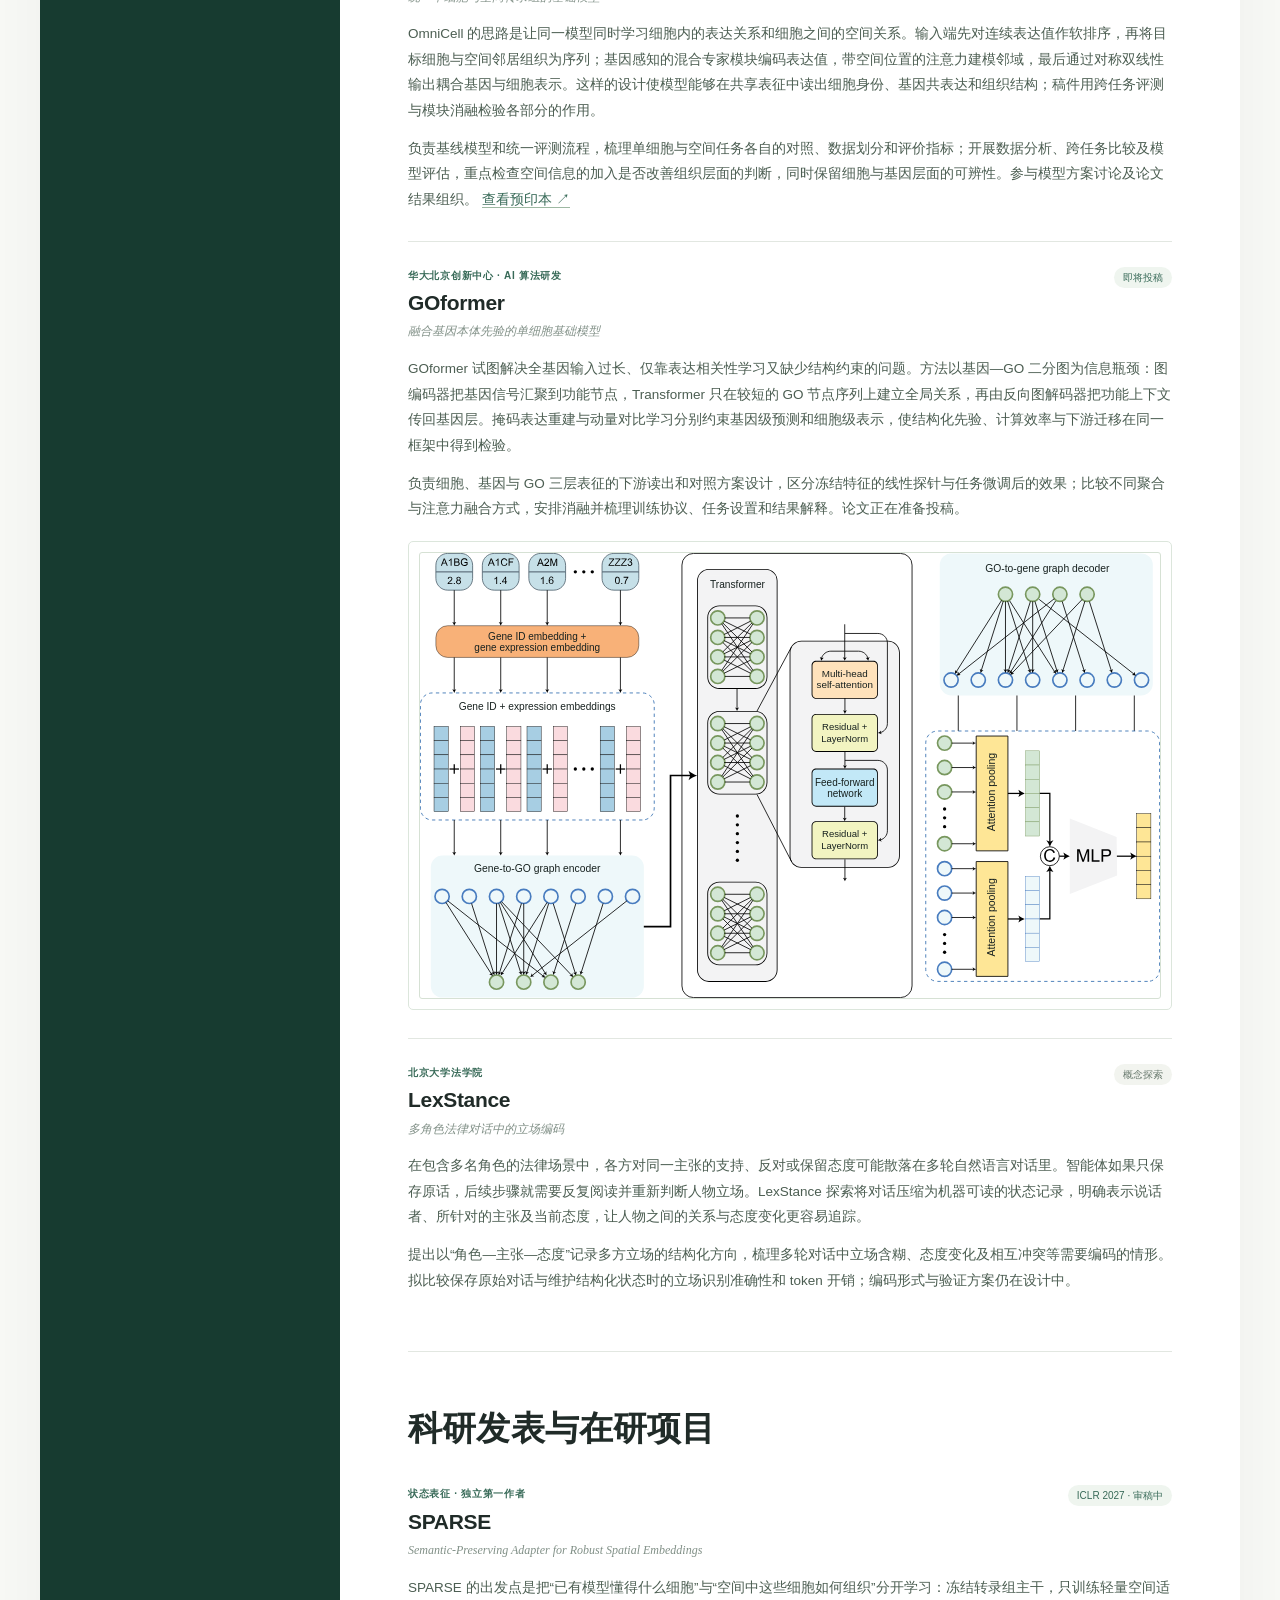
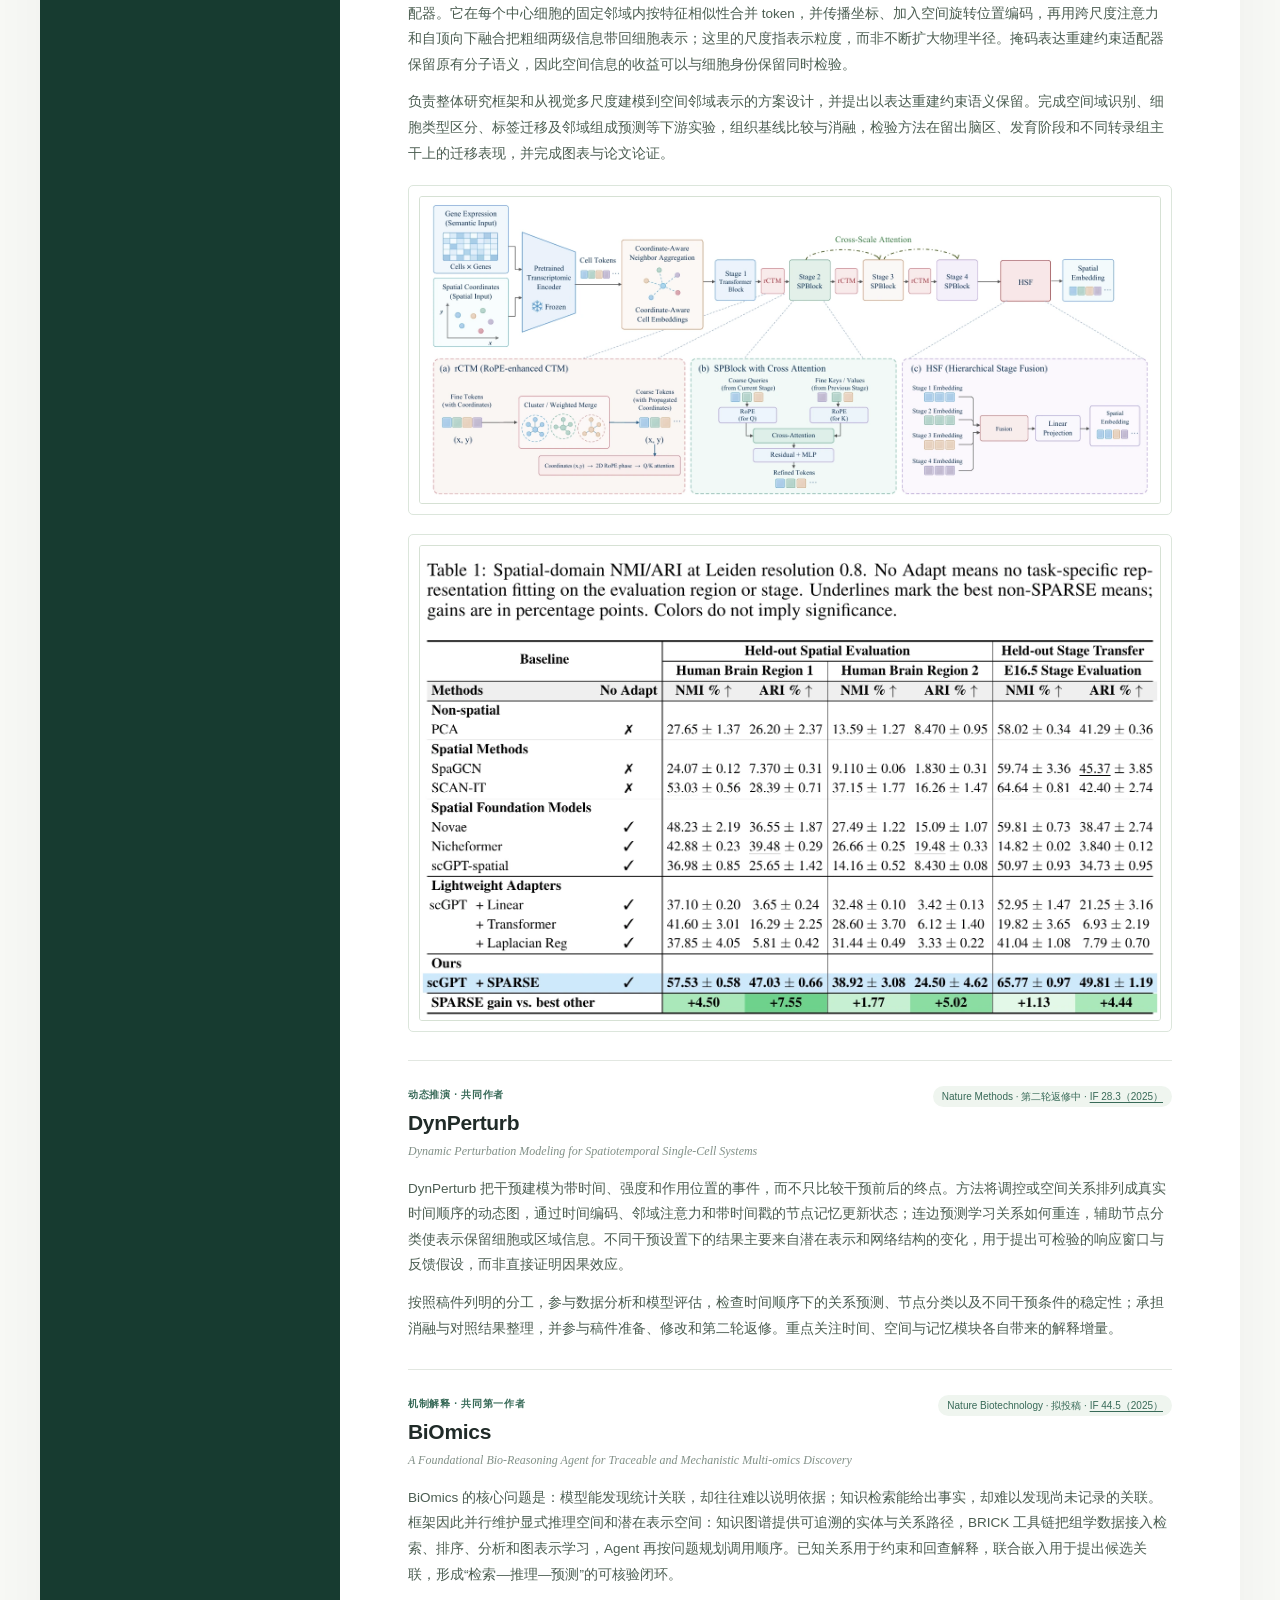
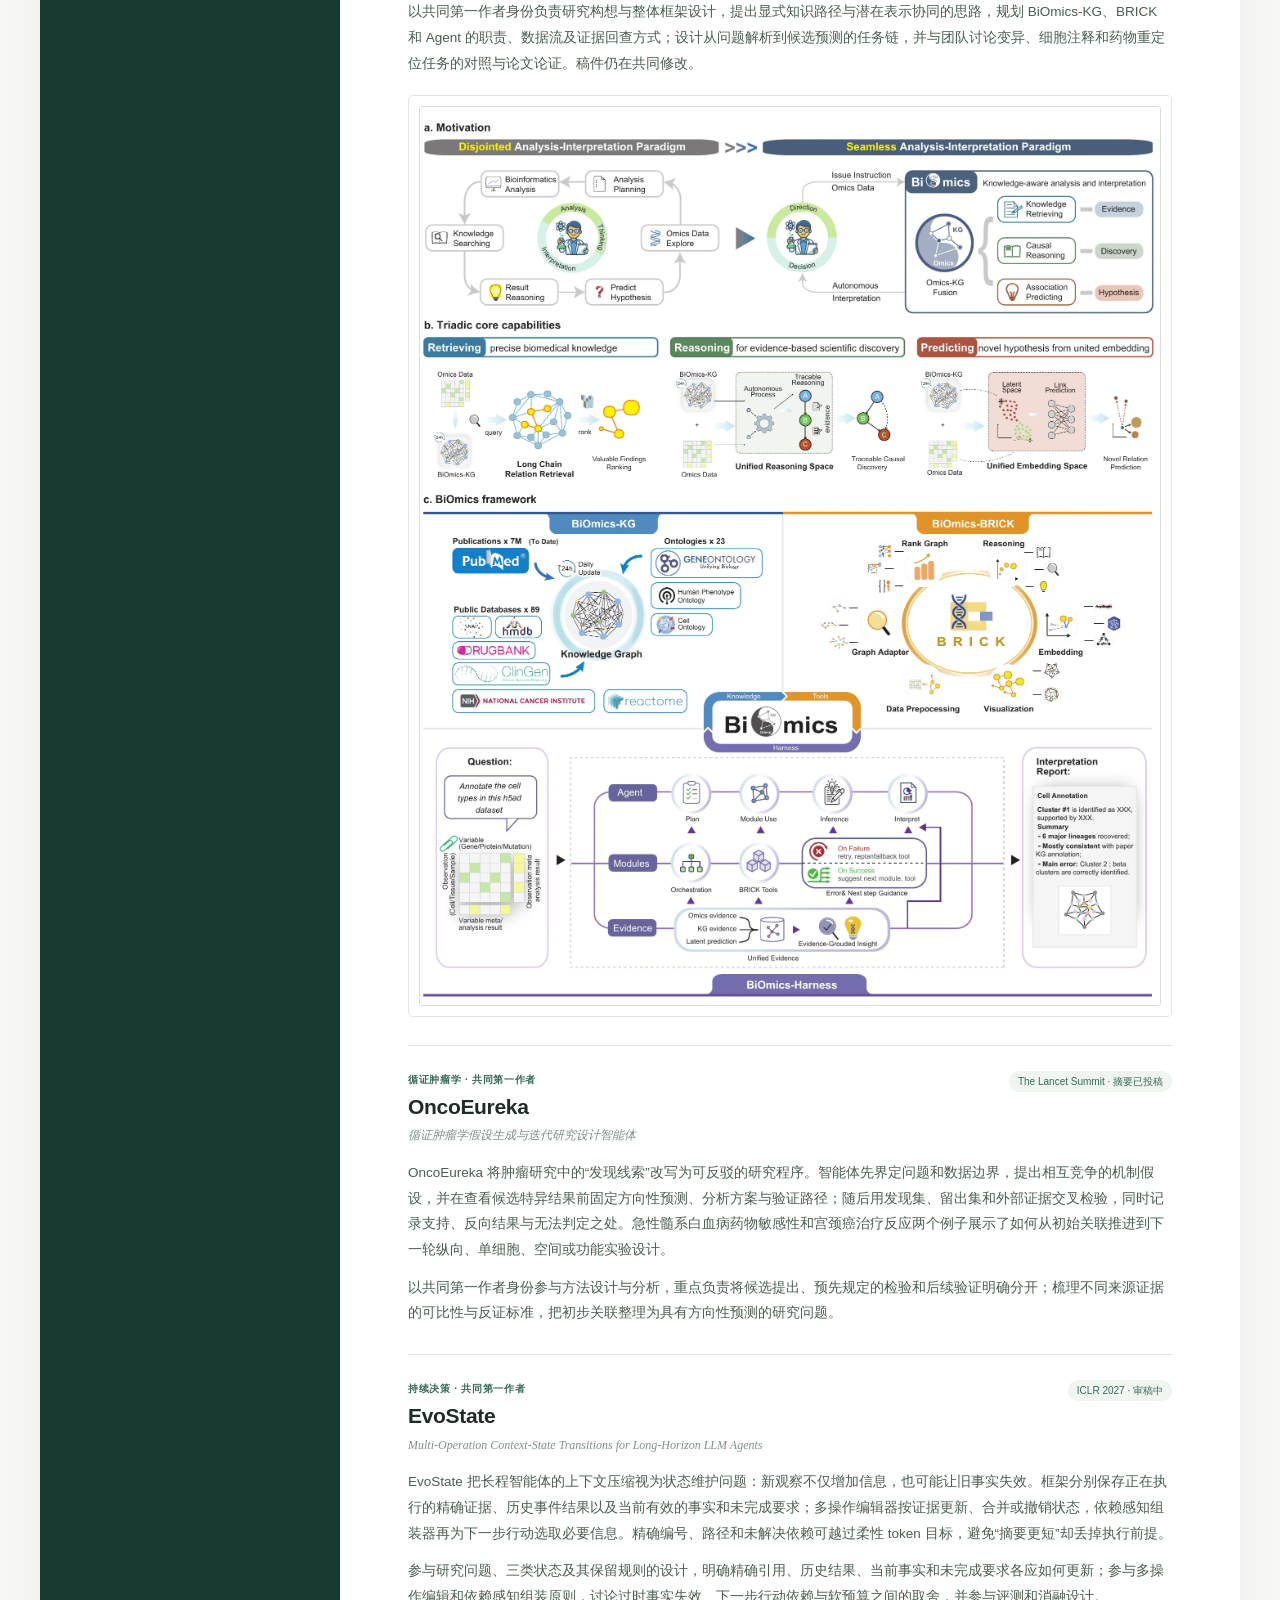
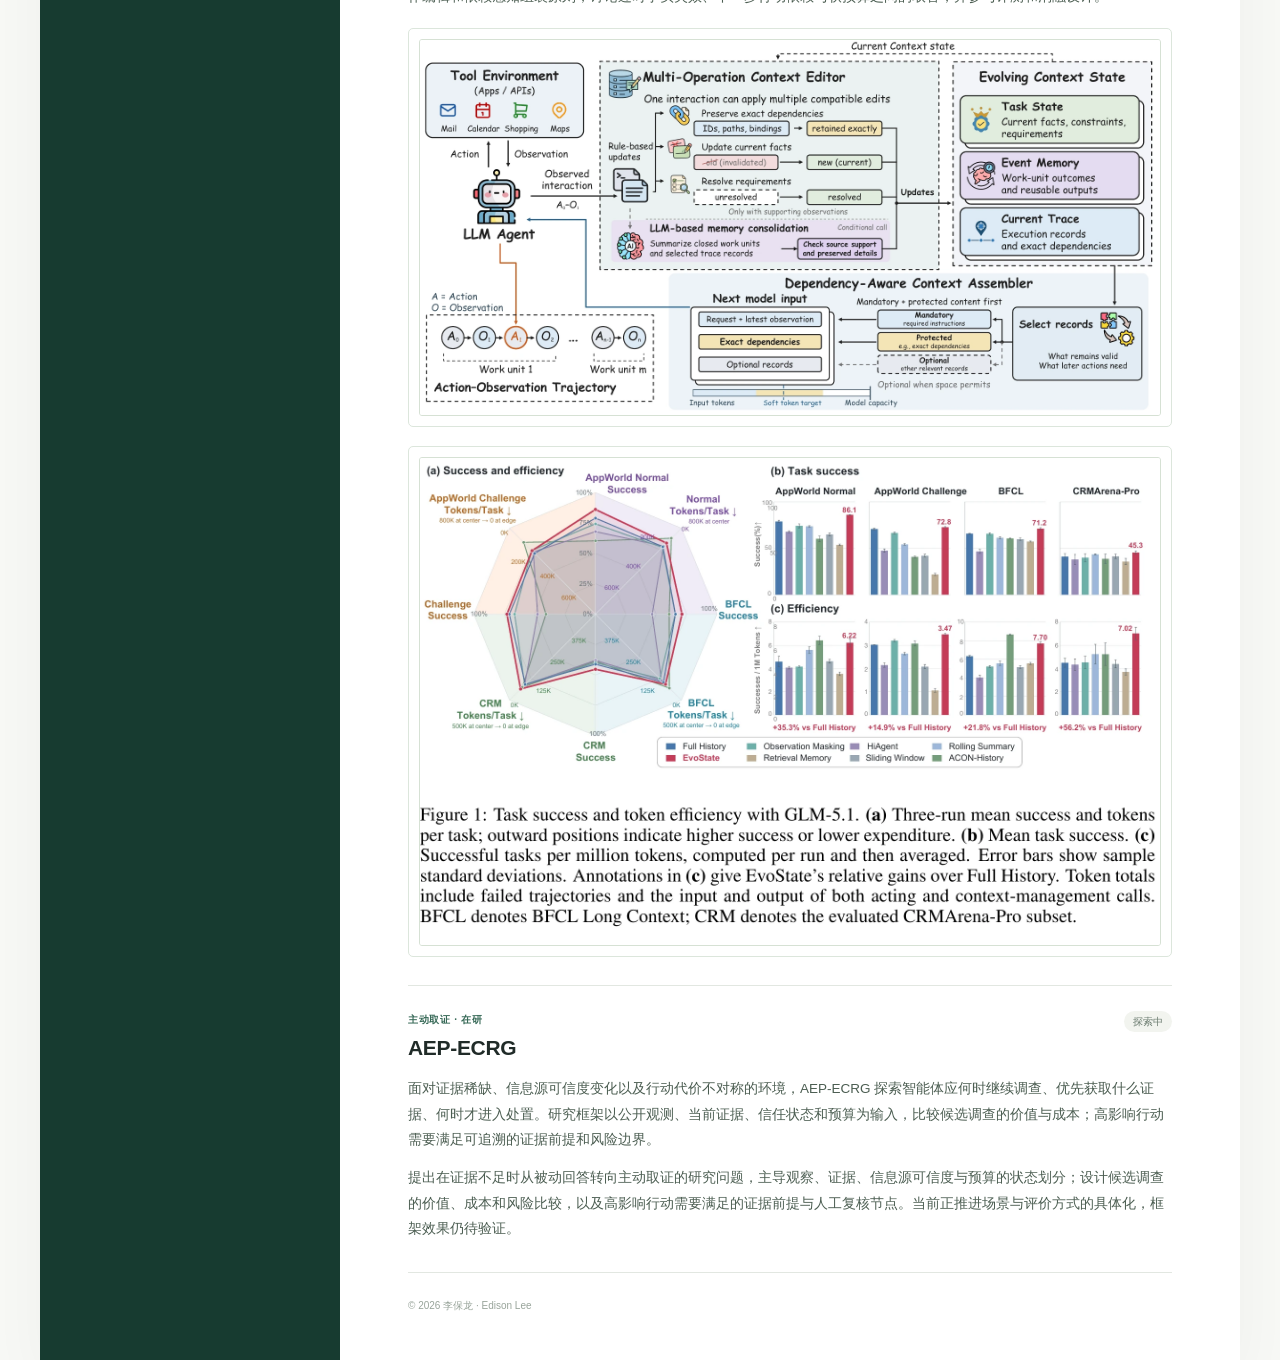
==== commit 3ae9ab9d: "Refocus Chinese project descriptions on methods" ====
--- a/index.html
+++ b/index.html
@@ -77,8 +77,8 @@
       <section class="content-section" id="experience" aria-labelledby="experience-title">
         <div class="section-intro"><h2 id="experience-title">实习经历</h2><p>在跨学科场景中，把研究问题转化为可执行的模型和智能体方案。</p></div>
         <div class="experience-detail">
-          <article class="project-detail" id="work-omnicell"><div class="project-heading"><div><p class="project-kicker">华大北京创新中心 · AI 算法研发</p><h3>OmniCell</h3></div><span class="status">预印本 · 共同第一作者</span></div><p class="project-subtitle">统一单细胞与空间转录组的基础模型</p><p>OmniCell 面向单细胞转录组缺少空间信息、空间转录组又常受分辨率限制的问题，在同一预训练框架中学习细胞内基因表达关系与细胞间空间依赖。模型通过输入序列显式组织相邻细胞，形成基因、细胞及组织拓扑的统一表示；论文在细胞类型结构、基因共表达、细胞类型解卷积与空间区域识别等任务上检验这些表示。</p><p>负责构建基线模型和评测流程，统一梳理单细胞与空间数据的任务设置、对照模型及评价指标；开展数据分析与模型评估，比较细胞类型、空间区域和解卷积任务中的表现，检查加入空间邻域后是否仍保留细胞与分子特征。参与统一建模思路讨论与论文结果组织。<a class="inline-link" href="https://doi.org/10.64898/2025.12.29.696804" target="_blank" rel="noopener noreferrer">查看预印本 ↗</a></p></article>
-          <article class="project-detail" id="work-goformer"><div class="project-heading"><div><p class="project-kicker">华大北京创新中心 · AI 算法研发</p><h3>GOformer</h3></div><span class="status">即将投稿</span></div><p class="project-subtitle">融合基因本体先验的单细胞基础模型</p><p>GOformer 将基因本体（GO）关系作为结构化先验引入单细胞转录组基础模型。基因身份与连续表达量在输入端融合，正向图编码器沿基因—GO 二分图把表达信息汇聚到功能节点；Transformer 建模 GO 节点之间的全局相互作用，再由逆向图解码器将功能信息传回基因表示。模型以掩码基因表达预测和细胞级对比学习联合预训练，并在细胞类型注释、基因表达插补与扰动响应预测等任务上评估。</p><p>围绕细胞、基因与 GO 功能三个层次的表征，负责下游读出与比较方案设计：将冻结表征的线性探针评估与任务模型微调后的性能分开分析，设计细胞向量、基因及 GO 表示汇总和注意力融合的对照与消融，并梳理任务设置、训练协议和结果解释。论文正在准备投稿。</p><figure class="paper-figure"><a href="goformer-architecture.svg?v=3" target="_blank" rel="noopener noreferrer" aria-label="查看 GOformer 整体结构图"><img src="goformer-architecture.svg?v=3" alt="GOformer 整体结构：基因表达嵌入、基因到 GO 的图编码器、Transformer、GO 到基因的图解码器和注意力池化；图内标签均为英文" width="886" height="533" loading="lazy"></a></figure></article>
+          <article class="project-detail" id="work-omnicell"><div class="project-heading"><div><p class="project-kicker">华大北京创新中心 · AI 算法研发</p><h3>OmniCell</h3></div><span class="status">预印本 · 共同第一作者</span></div><p class="project-subtitle">统一单细胞与空间转录组的基础模型</p><p>OmniCell 的思路是让同一模型同时学习细胞内的表达关系和细胞之间的空间关系。输入端先对连续表达值作软排序，再将目标细胞与空间邻居组织为序列；基因感知的混合专家模块编码表达值，带空间位置的注意力建模邻域，最后通过对称双线性输出耦合基因与细胞表示。这样的设计使模型能够在共享表征中读出细胞身份、基因共表达和组织结构；稿件用跨任务评测与模块消融检验各部分的作用。</p><p>负责基线模型和统一评测流程，梳理单细胞与空间任务各自的对照、数据划分和评价指标；开展数据分析、跨任务比较及模型评估，重点检查空间信息的加入是否改善组织层面的判断，同时保留细胞与基因层面的可辨性。参与模型方案讨论及论文结果组织。 <a class="inline-link" href="https://doi.org/10.64898/2025.12.29.696804" target="_blank" rel="noopener noreferrer">查看预印本 ↗</a></p></article>
+          <article class="project-detail" id="work-goformer"><div class="project-heading"><div><p class="project-kicker">华大北京创新中心 · AI 算法研发</p><h3>GOformer</h3></div><span class="status">即将投稿</span></div><p class="project-subtitle">融合基因本体先验的单细胞基础模型</p><p>GOformer 试图解决全基因输入过长、仅靠表达相关性学习又缺少结构约束的问题。方法以基因—GO 二分图为信息瓶颈：图编码器把基因信号汇聚到功能节点，Transformer 只在较短的 GO 节点序列上建立全局关系，再由反向图解码器把功能上下文传回基因层。掩码表达重建与动量对比学习分别约束基因级预测和细胞级表示，使结构化先验、计算效率与下游迁移在同一框架中得到检验。</p><p>负责细胞、基因与 GO 三层表征的下游读出和对照方案设计，区分冻结特征的线性探针与任务微调后的效果；比较不同聚合与注意力融合方式，安排消融并梳理训练协议、任务设置和结果解释。论文正在准备投稿。</p><figure class="paper-figure"><a href="goformer-architecture.svg?v=3" target="_blank" rel="noopener noreferrer" aria-label="查看 GOformer 整体结构图"><img src="goformer-architecture.svg?v=3" alt="GOformer 整体结构：基因表达嵌入、基因到 GO 的图编码器、Transformer、GO 到基因的图解码器和注意力池化；图内标签均为英文" width="886" height="533" loading="lazy"></a></figure></article>
           <article class="project-detail" id="work-legal"><div class="project-heading"><div><p class="project-kicker">北京大学法学院</p><h3>LexStance</h3></div><span class="status subtle">概念探索</span></div><p class="project-subtitle">多角色法律对话中的立场编码</p><p>在包含多名角色的法律场景中，各方对同一主张的支持、反对或保留态度可能散落在多轮自然语言对话里。智能体如果只保存原话，后续步骤就需要反复阅读并重新判断人物立场。LexStance 探索将对话压缩为机器可读的状态记录，明确表示说话者、所针对的主张及当前态度，让人物之间的关系与态度变化更容易追踪。</p><p>提出以“角色—主张—态度”记录多方立场的结构化方向，梳理多轮对话中立场含糊、态度变化及相互冲突等需要编码的情形。拟比较保存原始对话与维护结构化状态时的立场识别准确性和 token 开销；编码形式与验证方案仍在设计中。</p></article>
         </div>
       </section>
@@ -86,11 +86,11 @@
       <section class="content-section" id="publications" aria-labelledby="publications-title">
         <div class="section-intro"><h2 id="publications-title">科研发表与在研项目</h2></div>
         <div class="project-list">
-          <article class="project-detail" id="work-sparse"><div class="project-heading"><div><p class="project-kicker">状态表征 · 独立第一作者</p><h3>SPARSE</h3></div><span class="status">ICLR 2027 · 审稿中</span></div><p class="project-subtitle">Semantic-Preserving Adapter for Robust Spatial Embeddings</p><p>SPARSE 研究如何在不重训大型转录组主干的条件下，让已有细胞表示识别组织中的空间结构。方法在每个中心细胞周围建立多尺度邻域，通过特征引导的 token 合并、坐标传播、空间旋转位置编码、跨尺度注意力及自顶向下融合提取局部到区域的信息；掩码表达重建则约束空间适配过程，减少原有分子语义的流失。</p><p>在留出的两个人脑区域和 E16.5 胚胎阶段，Table 1 中空间域识别的 NMI 与 ARI 均取得所列方法中的最高点估计；论文还评估细胞类型区分、标签迁移和邻域组成预测。负责提出整体研究框架，将视觉模型中处理多尺度结构的思路转化为空间转录组的邻域建模方案，并围绕分子信息保留设计表达重建约束。完成空间域识别、细胞类型区分、标签迁移与邻域组成预测等下游实验，包括基线比较和消融分析，并整理图表与论文论证。</p><figure class="paper-figure"><a href="sparse-paper-figure.webp" target="_blank" rel="noopener noreferrer" aria-label="查看 SPARSE 论文主图高清大图"><img src="sparse-paper-figure.webp" alt="SPARSE 论文 Figure 1：冻结转录组编码器、坐标感知邻域聚合、多尺度空间适配器和层级特征融合结构" width="1668" height="690" loading="lazy"></a></figure><figure class="paper-figure"><a href="sparse-table-1.webp" target="_blank" rel="noopener noreferrer" aria-label="查看 SPARSE 论文 Table 1 高清大图"><img src="sparse-table-1.webp" alt="SPARSE Table 1：留出脑区和 E16.5 胚胎阶段的空间域识别 NMI 与 ARI 对比" width="1570" height="1005" loading="lazy"></a></figure></article>
-          <article class="project-detail" id="work-dynperturb"><div class="project-heading"><div><p class="project-kicker">动态推演 · 共同作者</p><h3>DynPerturb</h3></div><span class="status">Nature Methods · 第二轮返修中 · <a href="https://www.nature.com/nature-portfolio/about-journals/journal-metrics" target="_blank" rel="noopener noreferrer">IF 28.3（2025）</a></span></div><p class="project-subtitle">Dynamic Perturbation Modeling for Spatiotemporal Single-Cell Systems</p><p>DynPerturb 把干预的“何时、强度多大、作用于何处”放进统一的动态建模框架。模型以不同时点的细胞或基因为节点构建动态图，结合时间编码、空间邻接与带时间戳的记忆，跟踪扰动传播、调控边重连和细胞状态变化；连边预测与节点分类提供互补的分析视角。</p><p>论文以肾脏疾病、造血分化和心脏发育分析候选干预窗口、谱系变化及区域反馈。按照稿件列明的分工，参与数据分析与模型评估，核查动态关系预测及下游任务的表现；承担消融实验，整理比较结果并参与稿件准备、修改和第二轮返修。工作重点是检验模型对不同扰动设置的响应是否稳定、可解释。</p></article>
-          <article class="project-detail" id="work-biomics"><div class="project-heading"><div><p class="project-kicker">机制解释 · 共同第一作者</p><h3>BiOmics</h3></div><span class="status">Nature Biotechnology · 拟投稿 · <a href="https://www.nature.com/nature-portfolio/about-journals/journal-metrics" target="_blank" rel="noopener noreferrer">IF 44.5（2025）</a></span></div><p class="project-subtitle">A Foundational Bio-Reasoning Agent for Traceable and Mechanistic Multi-omics Discovery</p><p>BiOmics 试图弥合多组学分析结果与生物学机制解释之间的距离。框架将显式知识推理空间与潜在表示空间结合，由知识图谱提供实体与关系依据、模块化分析工具处理数据和候选、智能体规划检索及推理步骤，形成“检索—推理—预测”的研究流程。稿件涉及间接致病变异、细胞注释与药物重定位等任务，以检验跨尺度的机制解释能力。</p><p>以共同第一作者身份主要负责研究构想和整体框架设计：提出将可追溯的知识路径与潜在表示结合，规划 BiOmics-KG、BRICK 工具链和 Agent 的职责与数据流；设计从检索、分析到推理和预测的流程，以及保留证据来源、中间结果和待核查假设的原则。围绕间接致病变异、细胞注释和药物重定位，与团队讨论任务设置、对照口径及论文论证。稿件仍在共同修改。</p><figure class="paper-figure"><a href="biomics-main-figure.webp" target="_blank" rel="noopener noreferrer" aria-label="查看 BiOmics 论文主图"><img src="biomics-main-figure.webp" alt="BiOmics Figure 1：研究动机、检索推理预测能力，以及知识图谱、BRICK 工具链和智能体框架" width="1810" height="2195" loading="lazy"></a></figure></article>
-          <article class="project-detail" id="work-discovery"><div class="project-heading"><div><p class="project-kicker">循证肿瘤学 · 共同第一作者</p><h3>OncoEureka</h3></div><span class="status">The Lancet Summit · 摘要已投稿</span></div><p class="project-subtitle">循证肿瘤学假设生成与迭代研究设计智能体</p><p>OncoEureka 面向肿瘤研究中临床观察、组学数据与既有证据分散的问题，将问题界定、竞争性机制假设、多来源检验和下一轮研究设计串成连续流程。方法先确定方向性预测、验证路径与分析计划，再检验具体候选，减少事后挑选解释的风险。研究以急性髓系白血病的维奈克拉敏感性和宫颈癌同期放化疗反应为例：前者比较发现队列、留出验证队列及外部数据中的药物反应线索；后者比较未折叠蛋白反应、缺氧与 EMT–CAF 等相互竞争的解释，并据此提出纵向、单细胞、空间和功能干预的后续验证方案。</p><p>以共同第一作者身份参与方法设计与数据分析，重点梳理候选假设如何在分析前固定、不同来源的支持与反向结果如何比较，以及相关发现如何转化为可检验的研究问题。</p></article>
-          <article class="project-detail" id="work-evostate"><div class="project-heading"><div><p class="project-kicker">持续决策 · 共同第一作者</p><h3>EvoState</h3></div><span class="status">ICLR 2027 · 审稿中</span></div><p class="project-subtitle">Multi-Operation Context-State Transitions for Long-Horizon LLM Agents</p><p>EvoState 研究长程智能体如何在压缩上下文时仍保留下一步行动必需的信息。框架把当前执行证据、历史事件结果和现行事实与要求分成 Current Trace、Event Memory、Task State；多操作编辑器依据新观察更新这些记录，依赖感知组装器则优先纳入精确编号、路径、未解决要求与行动依赖，即使它们超过柔性的 token 预算。</p><p>在 AppWorld、BFCL Long Context 和 CRMArena-Pro 子集的四组设置中，论文同时比较任务成功率与 token 开销。重点参与研究问题和三类状态的划分：明确执行中的精确引用、历史事件结果、最新事实与未完成要求应分别如何保留；参与多操作更新与依赖感知组装原则的设计，讨论过时事实失效和下一步行动所需信息的优先级，并参与评价框架、消融问题及论文论证。</p><figure class="paper-figure"><a href="evostate-paper-figure.webp" target="_blank" rel="noopener noreferrer" aria-label="查看 EvoState 方法主图高清大图"><img src="evostate-paper-figure.webp" alt="EvoState 方法主图：多操作上下文编辑器、持续更新的三类状态与依赖感知上下文组装器" width="1662" height="842" loading="lazy"></a></figure><figure class="paper-figure"><a href="evostate-figure-1.webp" target="_blank" rel="noopener noreferrer" aria-label="查看包含完整图注的 EvoState Figure 1 高清大图"><img src="evostate-figure-1.webp" alt="EvoState Figure 1：GLM-5.1 在 AppWorld、BFCL 和 CRMArena-Pro 上的任务成功率、token 效率及完整图注" width="1550" height="1020" loading="lazy"></a></figure></article>
+          <article class="project-detail" id="work-sparse"><div class="project-heading"><div><p class="project-kicker">状态表征 · 独立第一作者</p><h3>SPARSE</h3></div><span class="status">ICLR 2027 · 审稿中</span></div><p class="project-subtitle">Semantic-Preserving Adapter for Robust Spatial Embeddings</p><p>SPARSE 的出发点是把“已有模型懂得什么细胞”与“空间中这些细胞如何组织”分开学习：冻结转录组主干，只训练轻量空间适配器。它在每个中心细胞的固定邻域内按特征相似性合并 token，并传播坐标、加入空间旋转位置编码，再用跨尺度注意力和自顶向下融合把粗细两级信息带回细胞表示；这里的尺度指表示粒度，而非不断扩大物理半径。掩码表达重建约束适配器保留原有分子语义，因此空间信息的收益可以与细胞身份保留同时检验。</p><p>负责整体研究框架和从视觉多尺度建模到空间邻域表示的方案设计，并提出以表达重建约束语义保留。完成空间域识别、细胞类型区分、标签迁移及邻域组成预测等下游实验，组织基线比较与消融，检验方法在留出脑区、发育阶段和不同转录组主干上的迁移表现，并完成图表与论文论证。</p><figure class="paper-figure"><a href="sparse-paper-figure.webp" target="_blank" rel="noopener noreferrer" aria-label="查看 SPARSE 论文主图高清大图"><img src="sparse-paper-figure.webp" alt="SPARSE 论文 Figure 1：冻结转录组编码器、坐标感知邻域聚合、多尺度空间适配器和层级特征融合结构" width="1668" height="690" loading="lazy"></a></figure><figure class="paper-figure"><a href="sparse-table-1.webp" target="_blank" rel="noopener noreferrer" aria-label="查看 SPARSE 论文 Table 1 高清大图"><img src="sparse-table-1.webp" alt="SPARSE Table 1：留出脑区和 E16.5 胚胎阶段的空间域识别 NMI 与 ARI 对比" width="1570" height="1005" loading="lazy"></a></figure></article>
+          <article class="project-detail" id="work-dynperturb"><div class="project-heading"><div><p class="project-kicker">动态推演 · 共同作者</p><h3>DynPerturb</h3></div><span class="status">Nature Methods · 第二轮返修中 · <a href="https://www.nature.com/nature-portfolio/about-journals/journal-metrics" target="_blank" rel="noopener noreferrer">IF 28.3（2025）</a></span></div><p class="project-subtitle">Dynamic Perturbation Modeling for Spatiotemporal Single-Cell Systems</p><p>DynPerturb 把干预建模为带时间、强度和作用位置的事件，而不只比较干预前后的终点。方法将调控或空间关系排列成真实时间顺序的动态图，通过时间编码、邻域注意力和带时间戳的节点记忆更新状态；连边预测学习关系如何重连，辅助节点分类使表示保留细胞或区域信息。不同干预设置下的结果主要来自潜在表示和网络结构的变化，用于提出可检验的响应窗口与反馈假设，而非直接证明因果效应。</p><p>按照稿件列明的分工，参与数据分析和模型评估，检查时间顺序下的关系预测、节点分类以及不同干预条件的稳定性；承担消融与对照结果整理，并参与稿件准备、修改和第二轮返修。重点关注时间、空间与记忆模块各自带来的解释增量。</p></article>
+          <article class="project-detail" id="work-biomics"><div class="project-heading"><div><p class="project-kicker">机制解释 · 共同第一作者</p><h3>BiOmics</h3></div><span class="status">Nature Biotechnology · 拟投稿 · <a href="https://www.nature.com/nature-portfolio/about-journals/journal-metrics" target="_blank" rel="noopener noreferrer">IF 44.5（2025）</a></span></div><p class="project-subtitle">A Foundational Bio-Reasoning Agent for Traceable and Mechanistic Multi-omics Discovery</p><p>BiOmics 的核心问题是：模型能发现统计关联，却往往难以说明依据；知识检索能给出事实，却难以发现尚未记录的关联。框架因此并行维护显式推理空间和潜在表示空间：知识图谱提供可追溯的实体与关系路径，BRICK 工具链把组学数据接入检索、排序、分析和图表示学习，Agent 再按问题规划调用顺序。已知关系用于约束和回查解释，联合嵌入用于提出候选关联，形成“检索—推理—预测”的可核验闭环。</p><p>以共同第一作者身份负责研究构想与整体框架设计，提出显式知识路径与潜在表示协同的思路，规划 BiOmics-KG、BRICK 和 Agent 的职责、数据流及证据回查方式；设计从问题解析到候选预测的任务链，并与团队讨论变异、细胞注释和药物重定位任务的对照与论文论证。稿件仍在共同修改。</p><figure class="paper-figure"><a href="biomics-main-figure.webp" target="_blank" rel="noopener noreferrer" aria-label="查看 BiOmics 论文主图"><img src="biomics-main-figure.webp" alt="BiOmics Figure 1：研究动机、检索推理预测能力，以及知识图谱、BRICK 工具链和智能体框架" width="1810" height="2195" loading="lazy"></a></figure></article>
+          <article class="project-detail" id="work-discovery"><div class="project-heading"><div><p class="project-kicker">循证肿瘤学 · 共同第一作者</p><h3>OncoEureka</h3></div><span class="status">The Lancet Summit · 摘要已投稿</span></div><p class="project-subtitle">循证肿瘤学假设生成与迭代研究设计智能体</p><p>OncoEureka 将肿瘤研究中的“发现线索”改写为可反驳的研究程序。智能体先界定问题和数据边界，提出相互竞争的机制假设，并在查看候选特异结果前固定方向性预测、分析方案与验证路径；随后用发现集、留出集和外部证据交叉检验，同时记录支持、反向结果与无法判定之处。急性髓系白血病药物敏感性和宫颈癌治疗反应两个例子展示了如何从初始关联推进到下一轮纵向、单细胞、空间或功能实验设计。</p><p>以共同第一作者身份参与方法设计与分析，重点负责将候选提出、预先规定的检验和后续验证明确分开；梳理不同来源证据的可比性与反证标准，把初步关联整理为具有方向性预测的研究问题。</p></article>
+          <article class="project-detail" id="work-evostate"><div class="project-heading"><div><p class="project-kicker">持续决策 · 共同第一作者</p><h3>EvoState</h3></div><span class="status">ICLR 2027 · 审稿中</span></div><p class="project-subtitle">Multi-Operation Context-State Transitions for Long-Horizon LLM Agents</p><p>EvoState 把长程智能体的上下文压缩视为状态维护问题：新观察不仅增加信息，也可能让旧事实失效。框架分别保存正在执行的精确证据、历史事件结果以及当前有效的事实和未完成要求；多操作编辑器按证据更新、合并或撤销状态，依赖感知组装器再为下一步行动选取必要信息。精确编号、路径和未解决依赖可越过柔性 token 目标，避免“摘要更短”却丢掉执行前提。</p><p>参与研究问题、三类状态及其保留规则的设计，明确精确引用、历史结果、当前事实和未完成要求各应如何更新；参与多操作编辑和依赖感知组装原则，讨论过时事实失效、下一步行动依赖与软预算之间的取舍，并参与评测和消融设计。</p><figure class="paper-figure"><a href="evostate-paper-figure.webp" target="_blank" rel="noopener noreferrer" aria-label="查看 EvoState 方法主图高清大图"><img src="evostate-paper-figure.webp" alt="EvoState 方法主图：多操作上下文编辑器、持续更新的三类状态与依赖感知上下文组装器" width="1662" height="842" loading="lazy"></a></figure><figure class="paper-figure"><a href="evostate-figure-1.webp" target="_blank" rel="noopener noreferrer" aria-label="查看包含完整图注的 EvoState Figure 1 高清大图"><img src="evostate-figure-1.webp" alt="EvoState Figure 1：GLM-5.1 在 AppWorld、BFCL 和 CRMArena-Pro 上的任务成功率、token 效率及完整图注" width="1550" height="1020" loading="lazy"></a></figure></article>
           <article class="project-detail" id="work-aep"><div class="project-heading"><div><p class="project-kicker">主动取证 · 在研</p><h3>AEP-ECRG</h3></div><span class="status subtle">探索中</span></div><p>面对证据稀缺、信息源可信度变化以及行动代价不对称的环境，AEP-ECRG 探索智能体应何时继续调查、优先获取什么证据、何时才进入处置。研究框架以公开观测、当前证据、信任状态和预算为输入，比较候选调查的价值与成本；高影响行动需要满足可追溯的证据前提和风险边界。</p><p>提出在证据不足时从被动回答转向主动取证的研究问题，主导观察、证据、信息源可信度与预算的状态划分；设计候选调查的价值、成本和风险比较，以及高影响行动需要满足的证据前提与人工复核节点。当前正推进场景与评价方式的具体化，框架效果仍待验证。</p></article>
         </div>
       </section>
--- a/site.css
+++ b/site.css
@@ -84,3 +84,5 @@
 
 
 .status a{text-decoration:underline;text-decoration-color:currentColor;text-underline-offset:2px}
+
+@media screen and (max-width:750px){.profile-panel .contact-list{grid-template-columns:1fr;gap:0}}
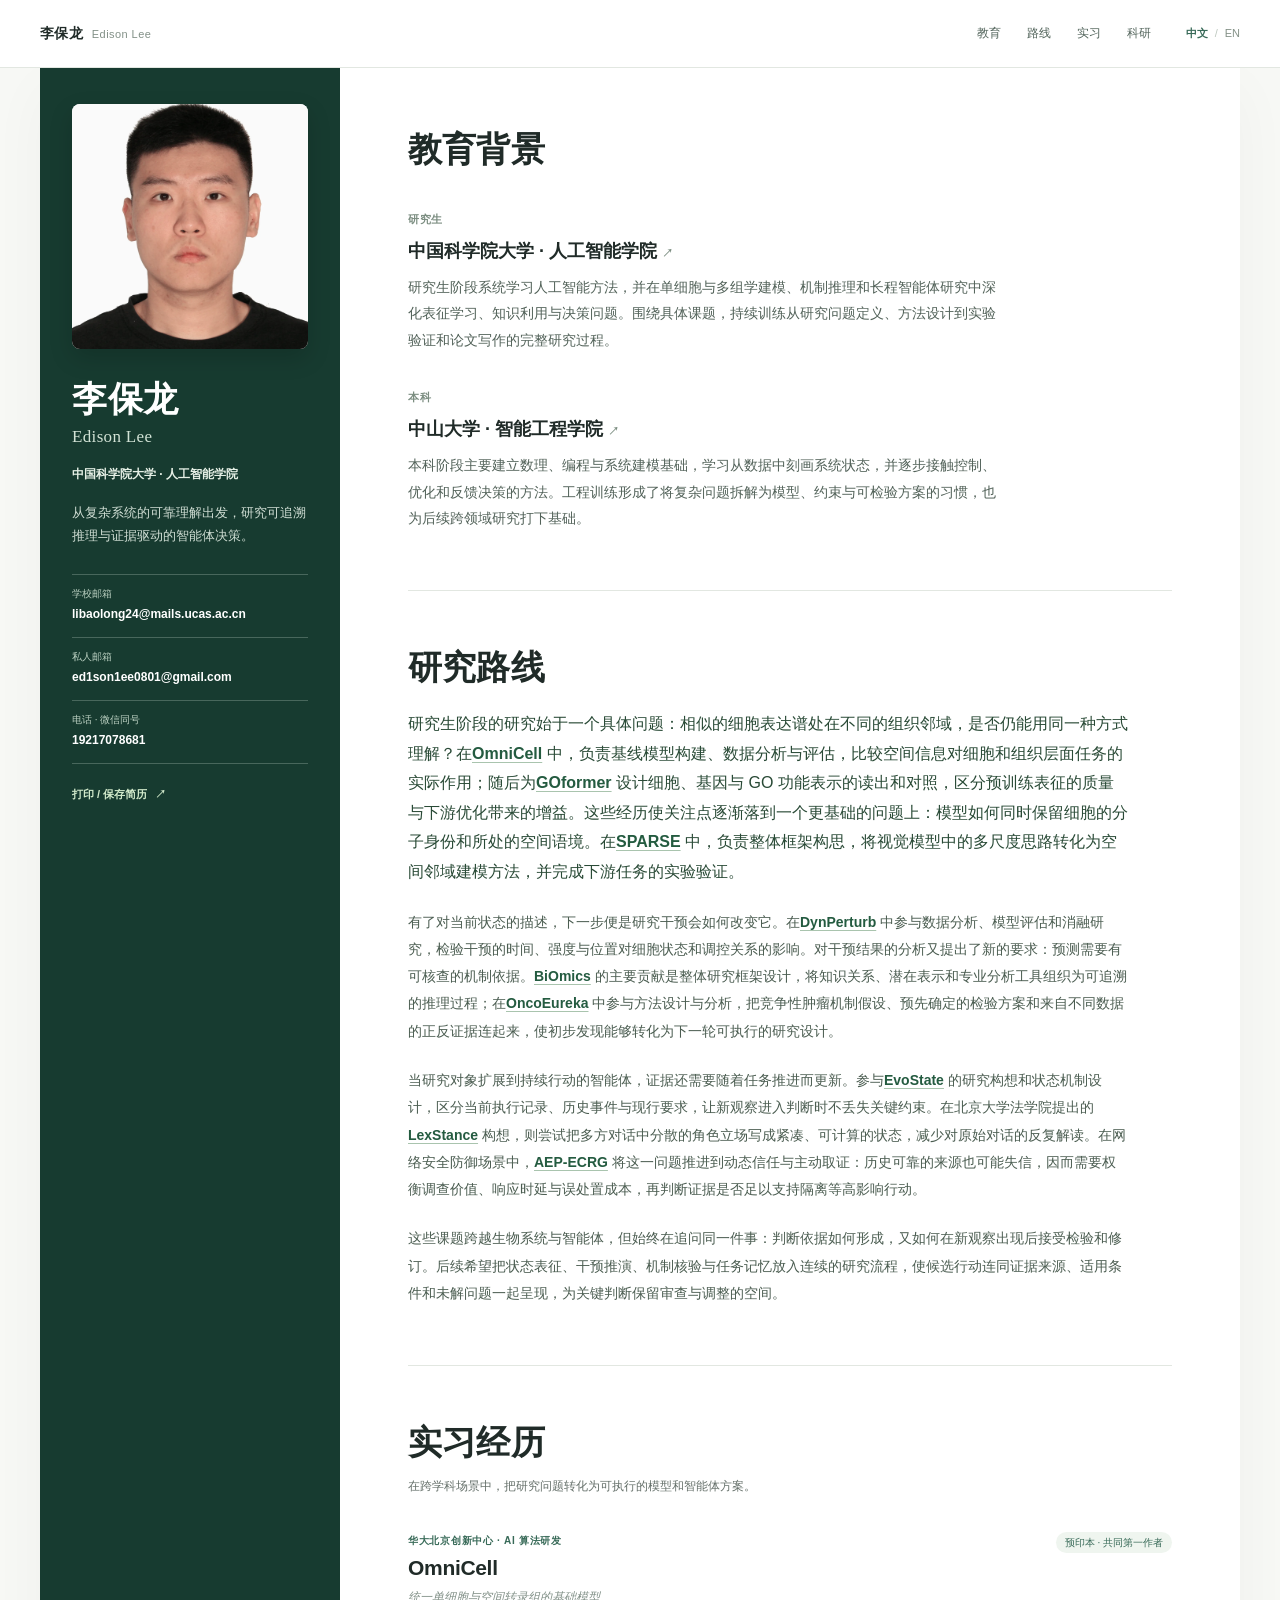
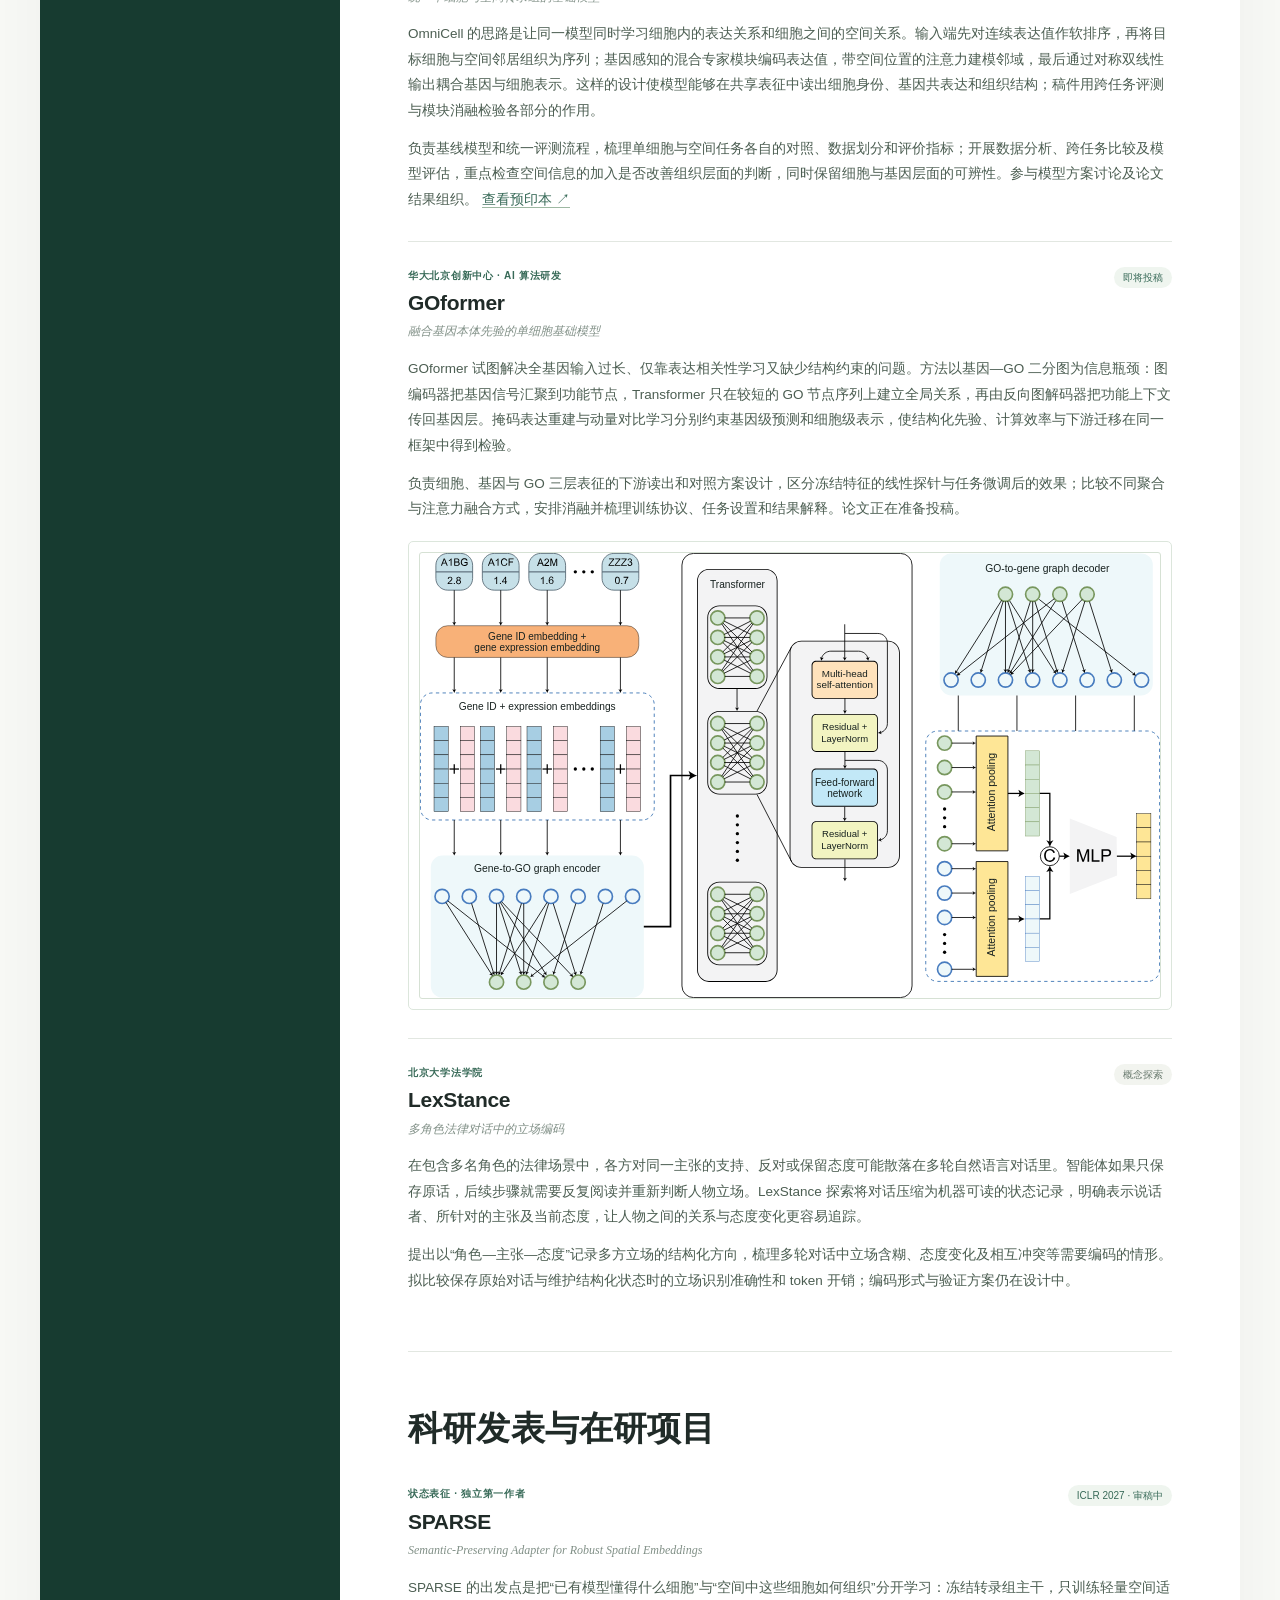
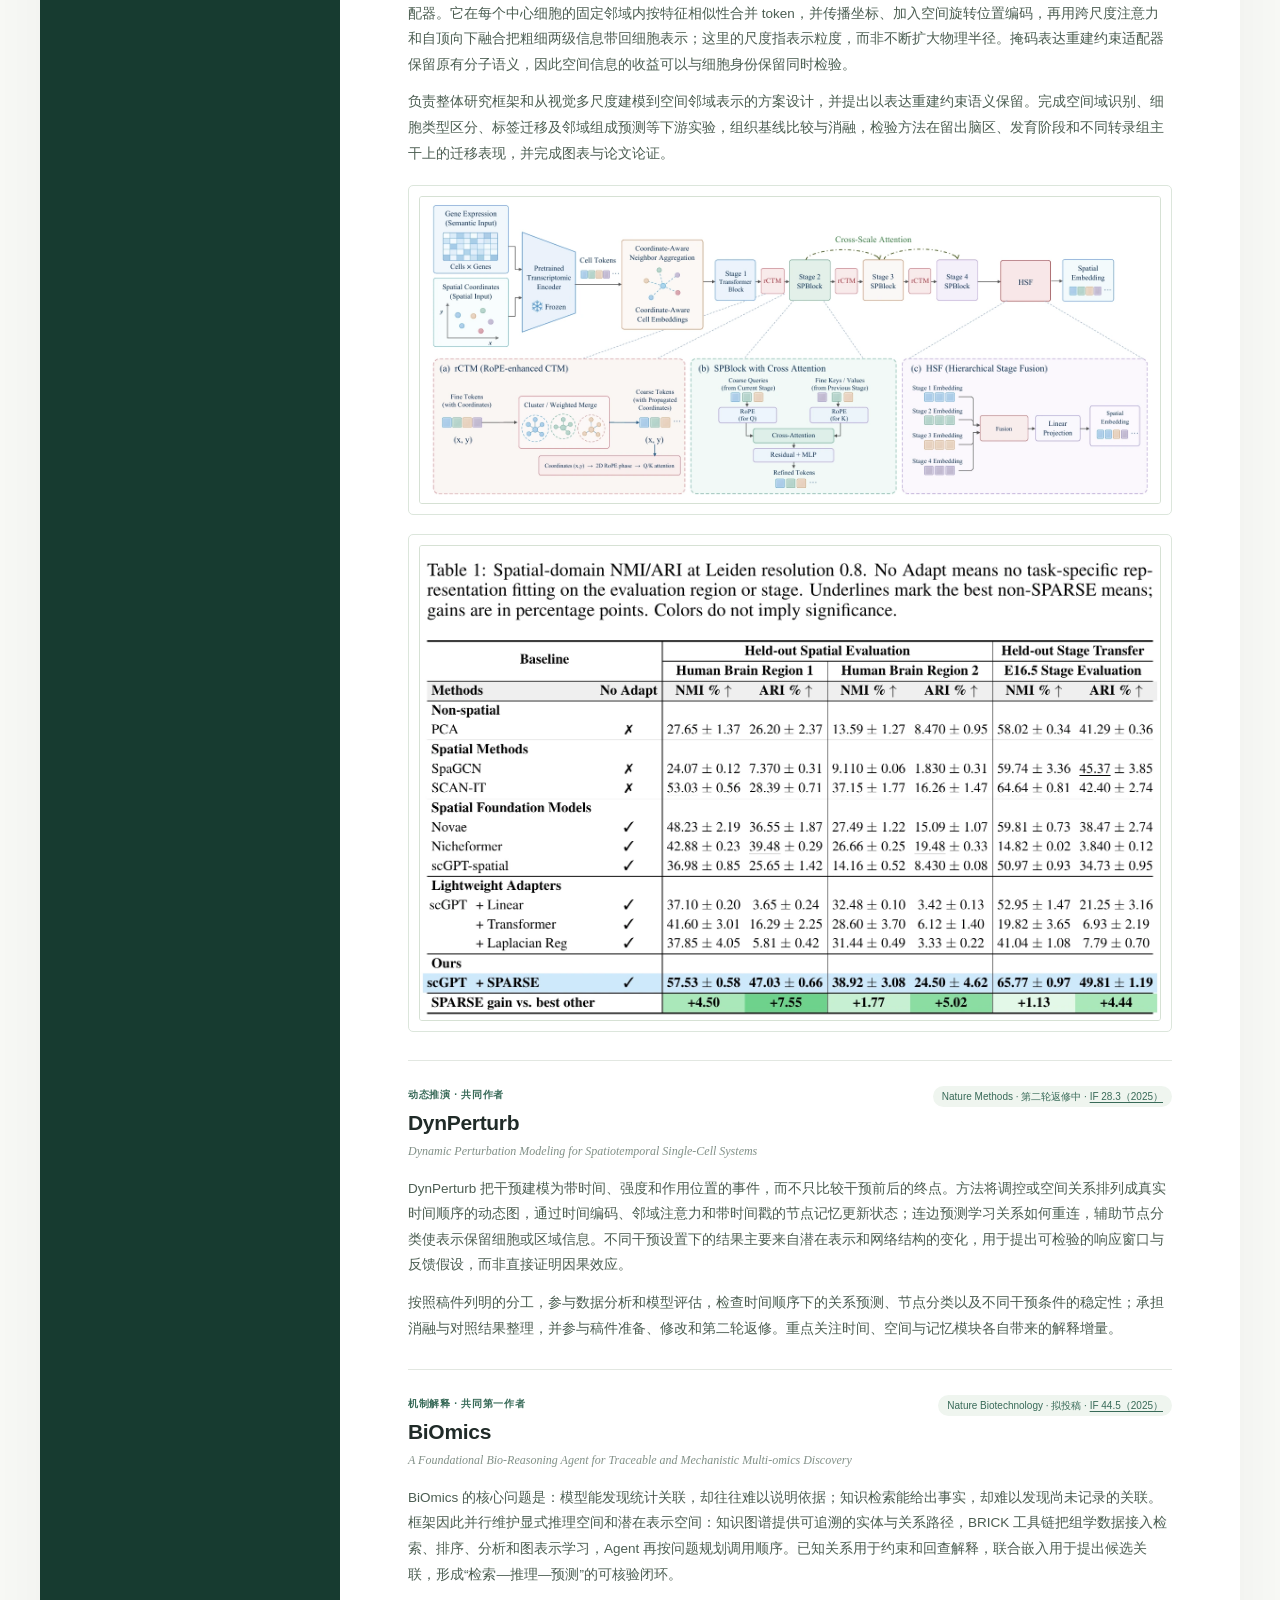
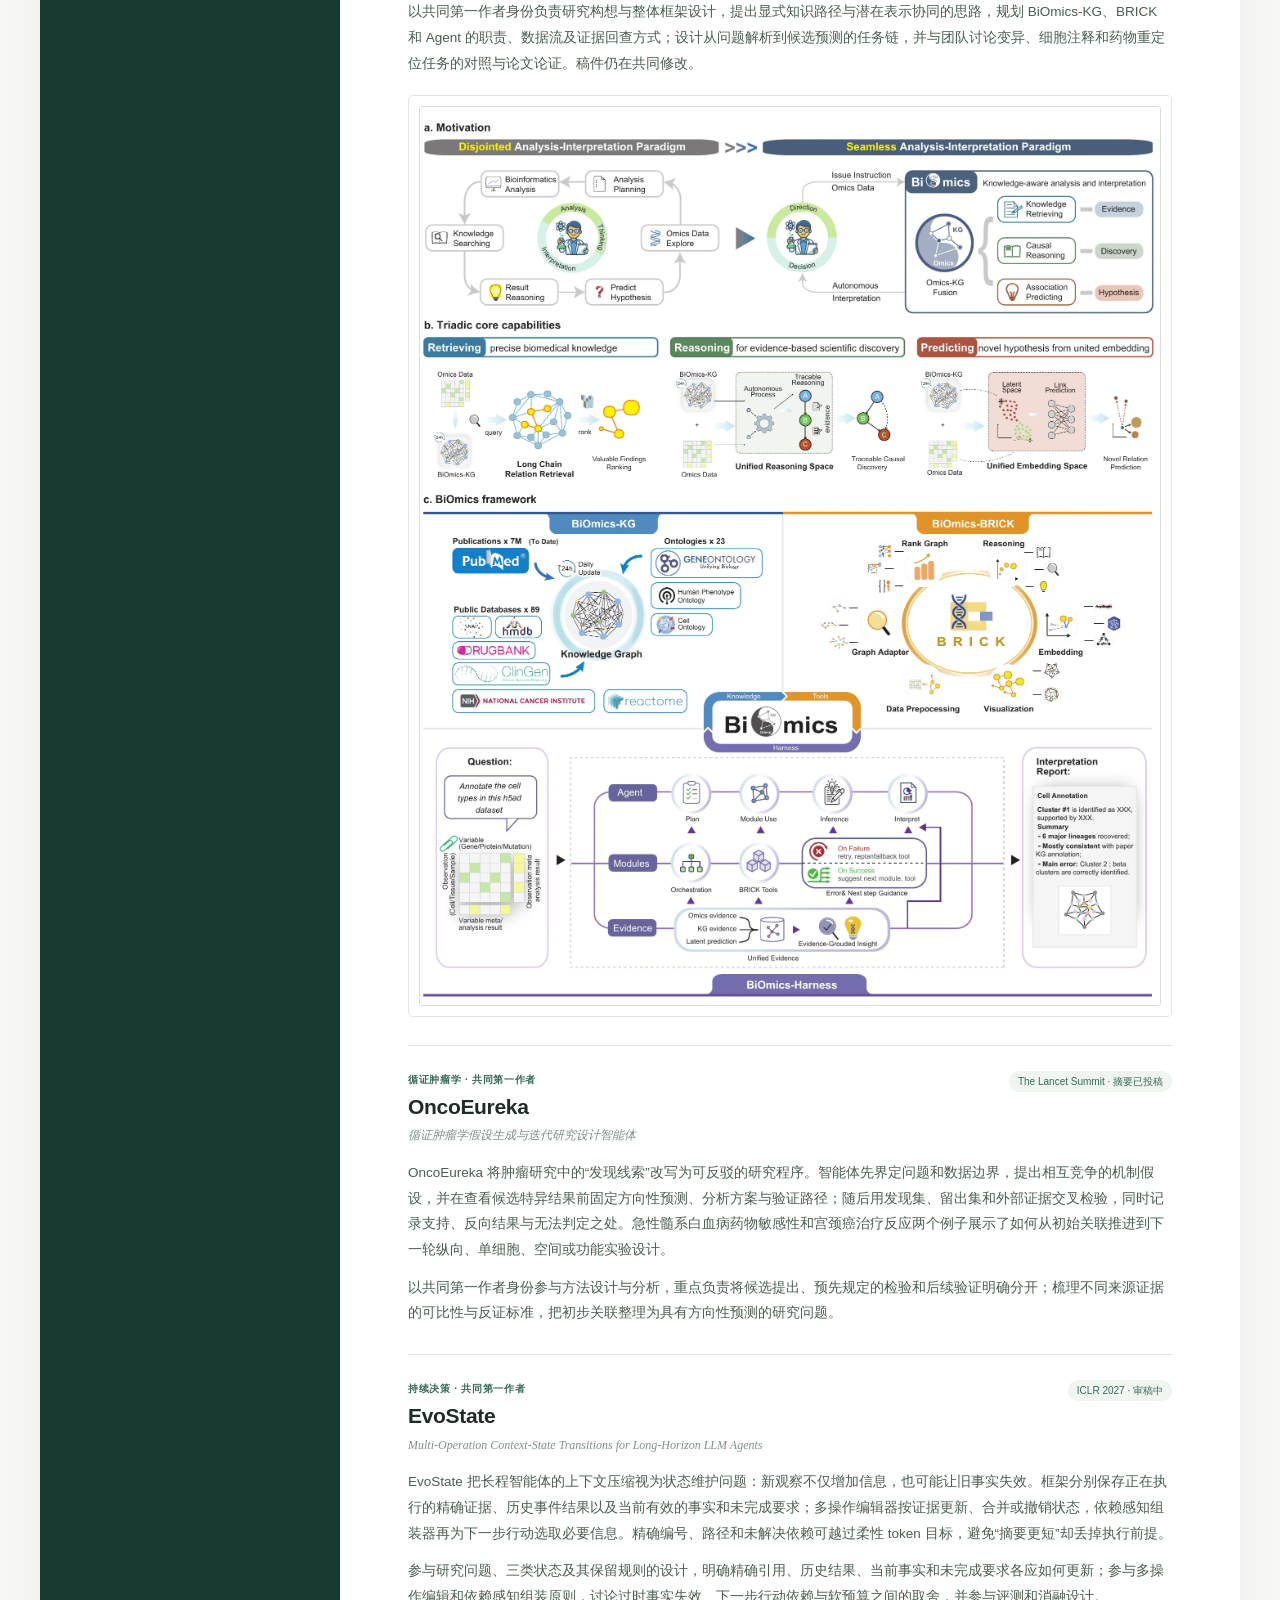
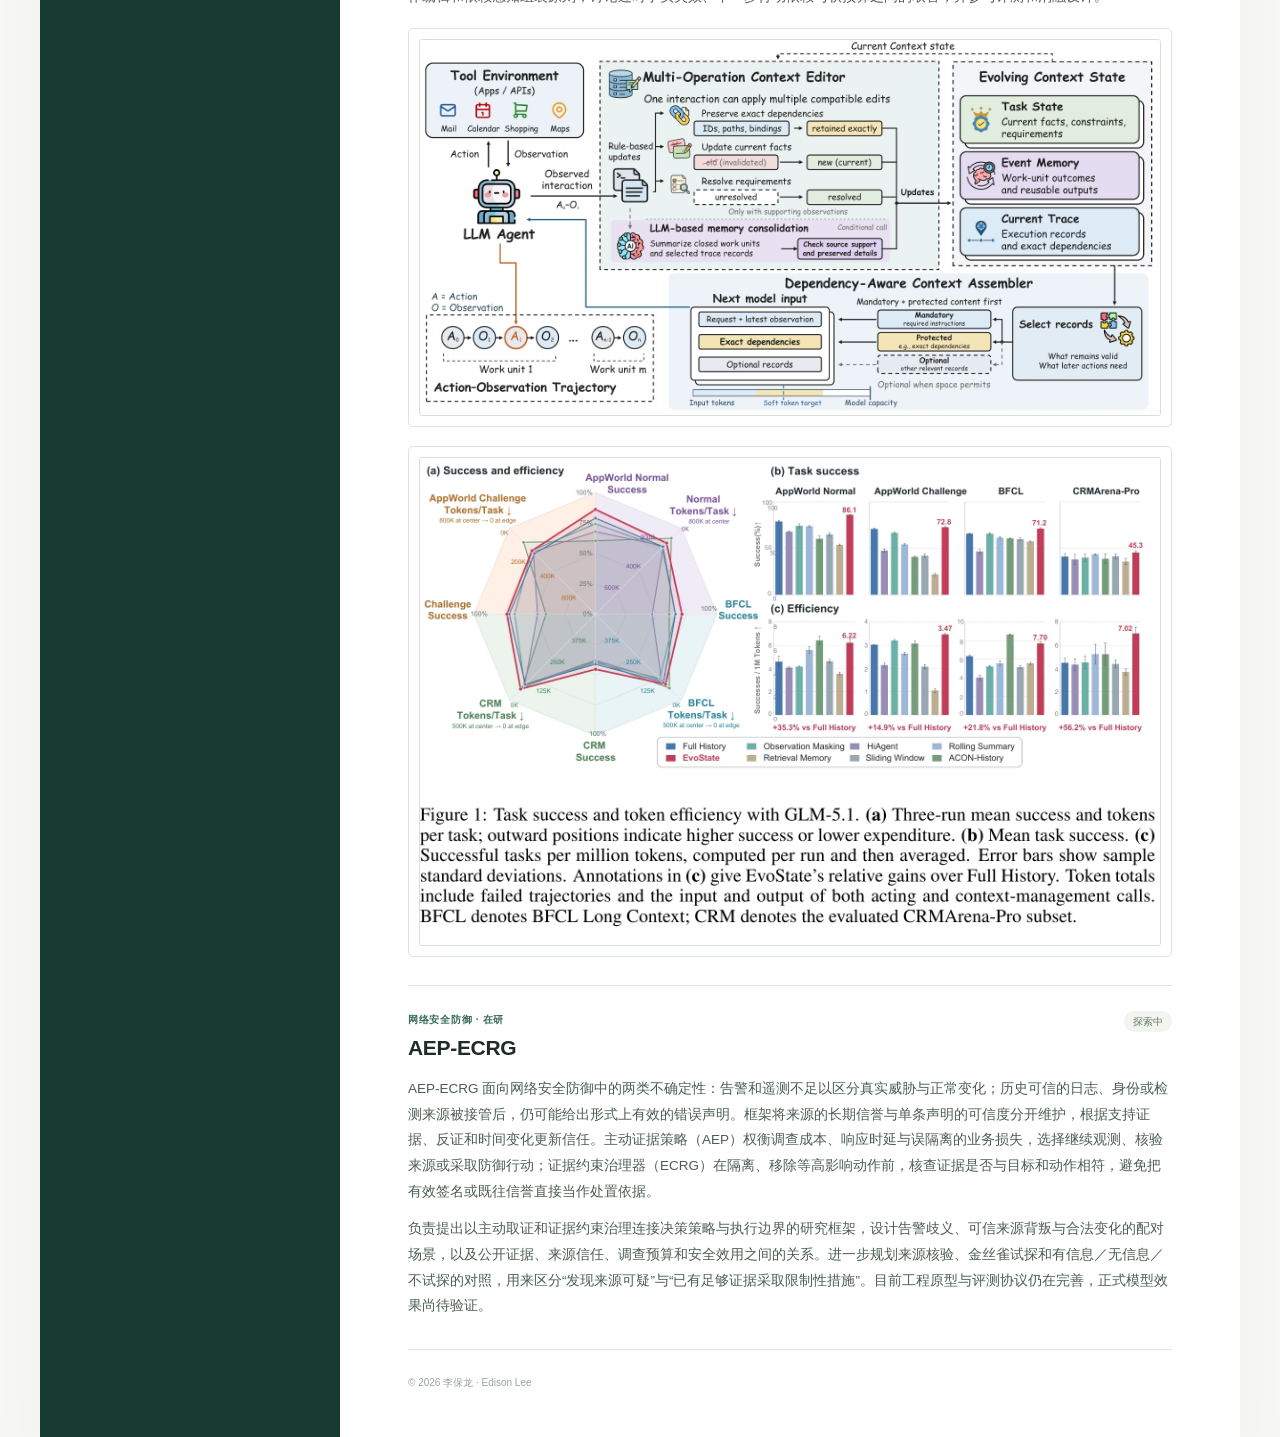
==== commit 5106f47e: "Clarify AEP-ECRG cybersecurity and trust research" ====
--- a/index.html
+++ b/index.html
@@ -69,7 +69,7 @@
         <div class="route-essay">
           <p class="route-lead">研究生阶段的研究始于一个具体问题：相似的细胞表达谱处在不同的组织邻域，是否仍能用同一种方式理解？在<a href="#work-omnicell">OmniCell</a> 中，负责基线模型构建、数据分析与评估，比较空间信息对细胞和组织层面任务的实际作用；随后为<a href="#work-goformer">GOformer</a> 设计细胞、基因与 GO 功能表示的读出和对照，区分预训练表征的质量与下游优化带来的增益。这些经历使关注点逐渐落到一个更基础的问题上：模型如何同时保留细胞的分子身份和所处的空间语境。在<a href="#work-sparse">SPARSE</a> 中，负责整体框架构思，将视觉模型中的多尺度思路转化为空间邻域建模方法，并完成下游任务的实验验证。</p>
           <p>有了对当前状态的描述，下一步便是研究干预会如何改变它。在<a href="#work-dynperturb">DynPerturb</a> 中参与数据分析、模型评估和消融研究，检验干预的时间、强度与位置对细胞状态和调控关系的影响。对干预结果的分析又提出了新的要求：预测需要有可核查的机制依据。<a href="#work-biomics">BiOmics</a> 的主要贡献是整体研究框架设计，将知识关系、潜在表示和专业分析工具组织为可追溯的推理过程；在<a href="#work-discovery">OncoEureka</a> 中参与方法设计与分析，把竞争性肿瘤机制假设、预先确定的检验方案和来自不同数据的正反证据连起来，使初步发现能够转化为下一轮可执行的研究设计。</p>
-          <p>当研究对象扩展到持续行动的智能体，证据还需要随着任务推进而更新。参与<a href="#work-evostate">EvoState</a> 的研究构想和状态机制设计，区分当前执行记录、历史事件与现行要求，让新观察进入判断时不丢失关键约束。在北京大学法学院提出的<a href="#work-legal">LexStance</a> 构想，则尝试把多方对话中分散的角色立场写成紧凑、可计算的状态，减少对原始对话的反复解读。进一步提出<a href="#work-aep">AEP-ECRG</a> 的主动取证框架：当现有依据不足以支持行动时，比较继续调查的价值、成本与风险，并明确高影响行动所需的证据前提。</p>
+          <p>当研究对象扩展到持续行动的智能体，证据还需要随着任务推进而更新。参与<a href="#work-evostate">EvoState</a> 的研究构想和状态机制设计，区分当前执行记录、历史事件与现行要求，让新观察进入判断时不丢失关键约束。在北京大学法学院提出的<a href="#work-legal">LexStance</a> 构想，则尝试把多方对话中分散的角色立场写成紧凑、可计算的状态，减少对原始对话的反复解读。在网络安全防御场景中，<a href="#work-aep">AEP-ECRG</a> 将这一问题推进到动态信任与主动取证：历史可靠的来源也可能失信，因而需要权衡调查价值、响应时延与误处置成本，再判断证据是否足以支持隔离等高影响行动。</p>
           <p>这些课题跨越生物系统与智能体，但始终在追问同一件事：判断依据如何形成，又如何在新观察出现后接受检验和修订。后续希望把状态表征、干预推演、机制核验与任务记忆放入连续的研究流程，使候选行动连同证据来源、适用条件和未解问题一起呈现，为关键判断保留审查与调整的空间。</p>
         </div>
       </section>
@@ -91,7 +91,7 @@
           <article class="project-detail" id="work-biomics"><div class="project-heading"><div><p class="project-kicker">机制解释 · 共同第一作者</p><h3>BiOmics</h3></div><span class="status">Nature Biotechnology · 拟投稿 · <a href="https://www.nature.com/nature-portfolio/about-journals/journal-metrics" target="_blank" rel="noopener noreferrer">IF 44.5（2025）</a></span></div><p class="project-subtitle">A Foundational Bio-Reasoning Agent for Traceable and Mechanistic Multi-omics Discovery</p><p>BiOmics 的核心问题是：模型能发现统计关联，却往往难以说明依据；知识检索能给出事实，却难以发现尚未记录的关联。框架因此并行维护显式推理空间和潜在表示空间：知识图谱提供可追溯的实体与关系路径，BRICK 工具链把组学数据接入检索、排序、分析和图表示学习，Agent 再按问题规划调用顺序。已知关系用于约束和回查解释，联合嵌入用于提出候选关联，形成“检索—推理—预测”的可核验闭环。</p><p>以共同第一作者身份负责研究构想与整体框架设计，提出显式知识路径与潜在表示协同的思路，规划 BiOmics-KG、BRICK 和 Agent 的职责、数据流及证据回查方式；设计从问题解析到候选预测的任务链，并与团队讨论变异、细胞注释和药物重定位任务的对照与论文论证。稿件仍在共同修改。</p><figure class="paper-figure"><a href="biomics-main-figure.webp" target="_blank" rel="noopener noreferrer" aria-label="查看 BiOmics 论文主图"><img src="biomics-main-figure.webp" alt="BiOmics Figure 1：研究动机、检索推理预测能力，以及知识图谱、BRICK 工具链和智能体框架" width="1810" height="2195" loading="lazy"></a></figure></article>
           <article class="project-detail" id="work-discovery"><div class="project-heading"><div><p class="project-kicker">循证肿瘤学 · 共同第一作者</p><h3>OncoEureka</h3></div><span class="status">The Lancet Summit · 摘要已投稿</span></div><p class="project-subtitle">循证肿瘤学假设生成与迭代研究设计智能体</p><p>OncoEureka 将肿瘤研究中的“发现线索”改写为可反驳的研究程序。智能体先界定问题和数据边界，提出相互竞争的机制假设，并在查看候选特异结果前固定方向性预测、分析方案与验证路径；随后用发现集、留出集和外部证据交叉检验，同时记录支持、反向结果与无法判定之处。急性髓系白血病药物敏感性和宫颈癌治疗反应两个例子展示了如何从初始关联推进到下一轮纵向、单细胞、空间或功能实验设计。</p><p>以共同第一作者身份参与方法设计与分析，重点负责将候选提出、预先规定的检验和后续验证明确分开；梳理不同来源证据的可比性与反证标准，把初步关联整理为具有方向性预测的研究问题。</p></article>
           <article class="project-detail" id="work-evostate"><div class="project-heading"><div><p class="project-kicker">持续决策 · 共同第一作者</p><h3>EvoState</h3></div><span class="status">ICLR 2027 · 审稿中</span></div><p class="project-subtitle">Multi-Operation Context-State Transitions for Long-Horizon LLM Agents</p><p>EvoState 把长程智能体的上下文压缩视为状态维护问题：新观察不仅增加信息，也可能让旧事实失效。框架分别保存正在执行的精确证据、历史事件结果以及当前有效的事实和未完成要求；多操作编辑器按证据更新、合并或撤销状态，依赖感知组装器再为下一步行动选取必要信息。精确编号、路径和未解决依赖可越过柔性 token 目标，避免“摘要更短”却丢掉执行前提。</p><p>参与研究问题、三类状态及其保留规则的设计，明确精确引用、历史结果、当前事实和未完成要求各应如何更新；参与多操作编辑和依赖感知组装原则，讨论过时事实失效、下一步行动依赖与软预算之间的取舍，并参与评测和消融设计。</p><figure class="paper-figure"><a href="evostate-paper-figure.webp" target="_blank" rel="noopener noreferrer" aria-label="查看 EvoState 方法主图高清大图"><img src="evostate-paper-figure.webp" alt="EvoState 方法主图：多操作上下文编辑器、持续更新的三类状态与依赖感知上下文组装器" width="1662" height="842" loading="lazy"></a></figure><figure class="paper-figure"><a href="evostate-figure-1.webp" target="_blank" rel="noopener noreferrer" aria-label="查看包含完整图注的 EvoState Figure 1 高清大图"><img src="evostate-figure-1.webp" alt="EvoState Figure 1：GLM-5.1 在 AppWorld、BFCL 和 CRMArena-Pro 上的任务成功率、token 效率及完整图注" width="1550" height="1020" loading="lazy"></a></figure></article>
-          <article class="project-detail" id="work-aep"><div class="project-heading"><div><p class="project-kicker">主动取证 · 在研</p><h3>AEP-ECRG</h3></div><span class="status subtle">探索中</span></div><p>面对证据稀缺、信息源可信度变化以及行动代价不对称的环境，AEP-ECRG 探索智能体应何时继续调查、优先获取什么证据、何时才进入处置。研究框架以公开观测、当前证据、信任状态和预算为输入，比较候选调查的价值与成本；高影响行动需要满足可追溯的证据前提和风险边界。</p><p>提出在证据不足时从被动回答转向主动取证的研究问题，主导观察、证据、信息源可信度与预算的状态划分；设计候选调查的价值、成本和风险比较，以及高影响行动需要满足的证据前提与人工复核节点。当前正推进场景与评价方式的具体化，框架效果仍待验证。</p></article>
+          <article class="project-detail" id="work-aep"><div class="project-heading"><div><p class="project-kicker">网络安全防御 · 在研</p><h3>AEP-ECRG</h3></div><span class="status subtle">探索中</span></div><p>AEP-ECRG 面向网络安全防御中的两类不确定性：告警和遥测不足以区分真实威胁与正常变化；历史可信的日志、身份或检测来源被接管后，仍可能给出形式上有效的错误声明。框架将来源的长期信誉与单条声明的可信度分开维护，根据支持证据、反证和时间变化更新信任。主动证据策略（AEP）权衡调查成本、响应时延与误隔离的业务损失，选择继续观测、核验来源或采取防御行动；证据约束治理器（ECRG）在隔离、移除等高影响动作前，核查证据是否与目标和动作相符，避免把有效签名或既往信誉直接当作处置依据。</p><p>负责提出以主动取证和证据约束治理连接决策策略与执行边界的研究框架，设计告警歧义、可信来源背叛与合法变化的配对场景，以及公开证据、来源信任、调查预算和安全效用之间的关系。进一步规划来源核验、金丝雀试探和有信息／无信息／不试探的对照，用来区分“发现来源可疑”与“已有足够证据采取限制性措施”。目前工程原型与评测协议仍在完善，正式模型效果尚待验证。</p></article>
         </div>
       </section>
       <footer class="site-footer">© 2026 李保龙 · Edison Lee</footer>
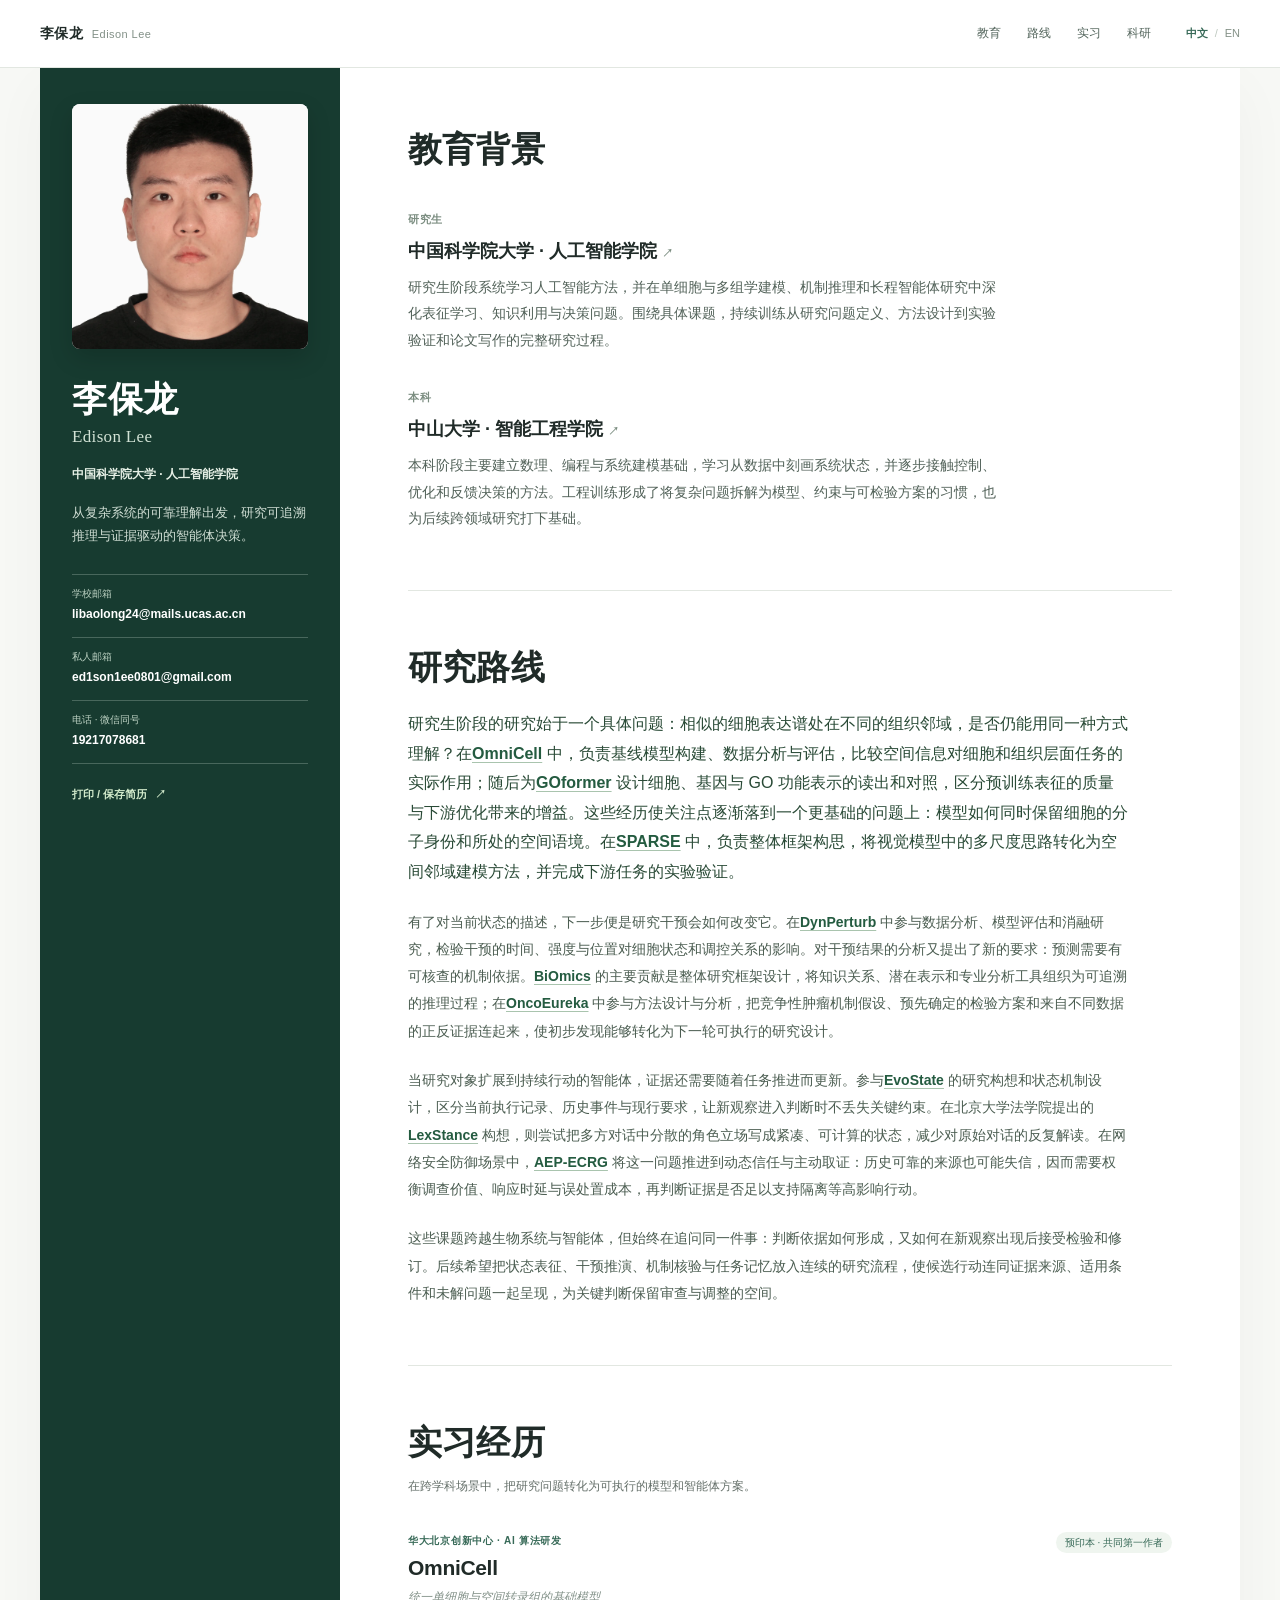
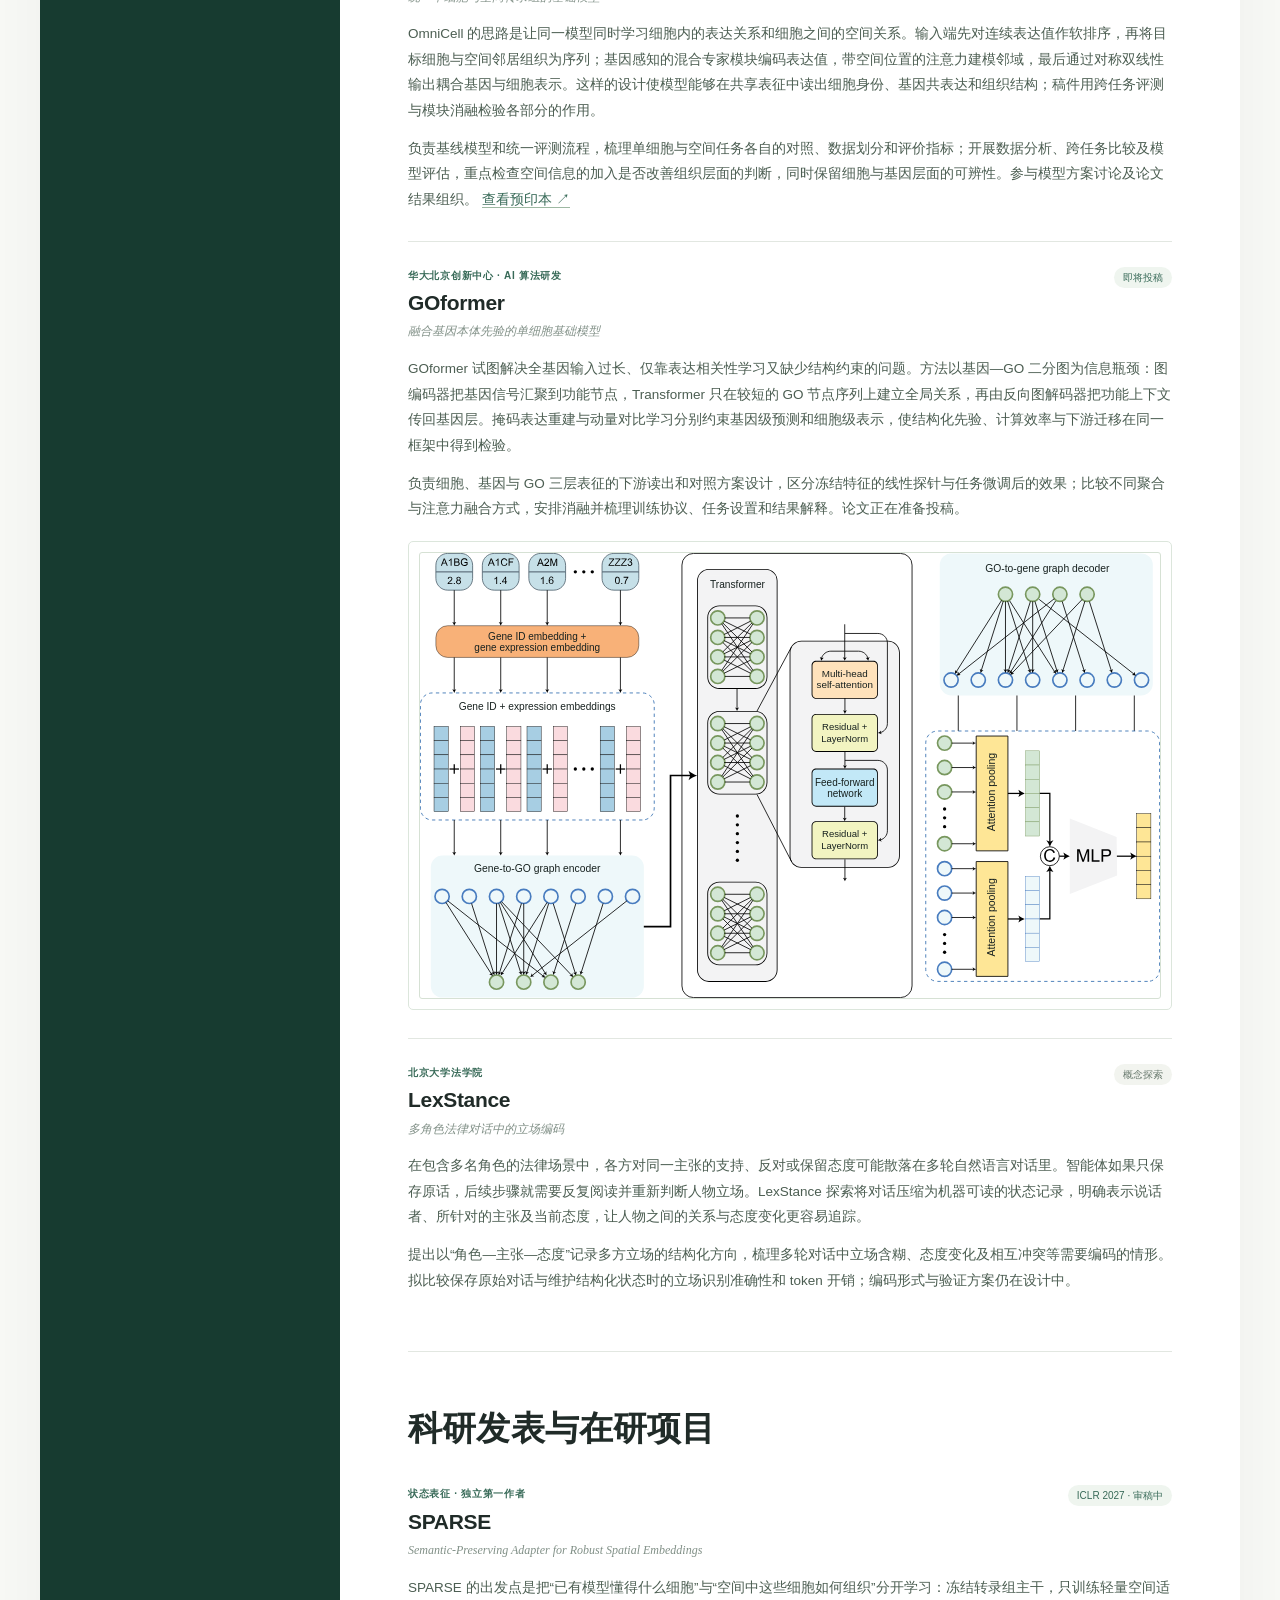
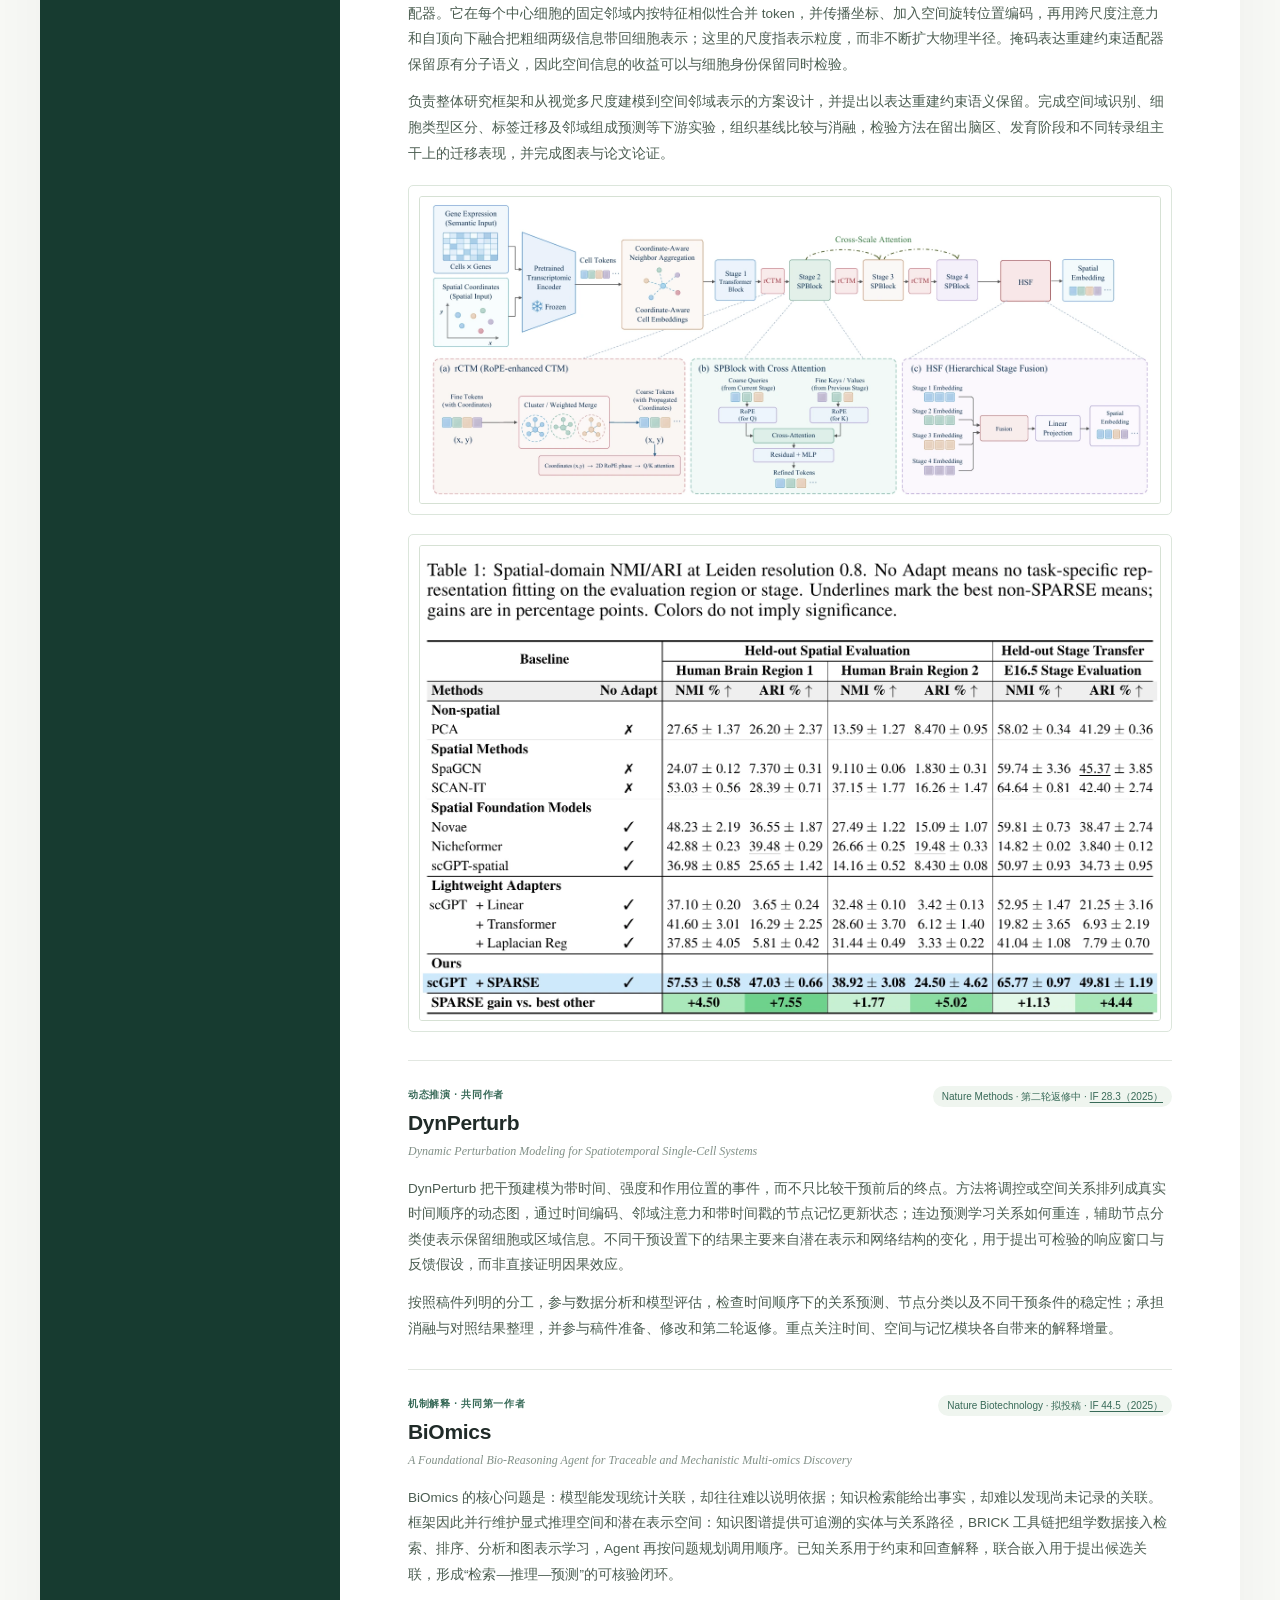
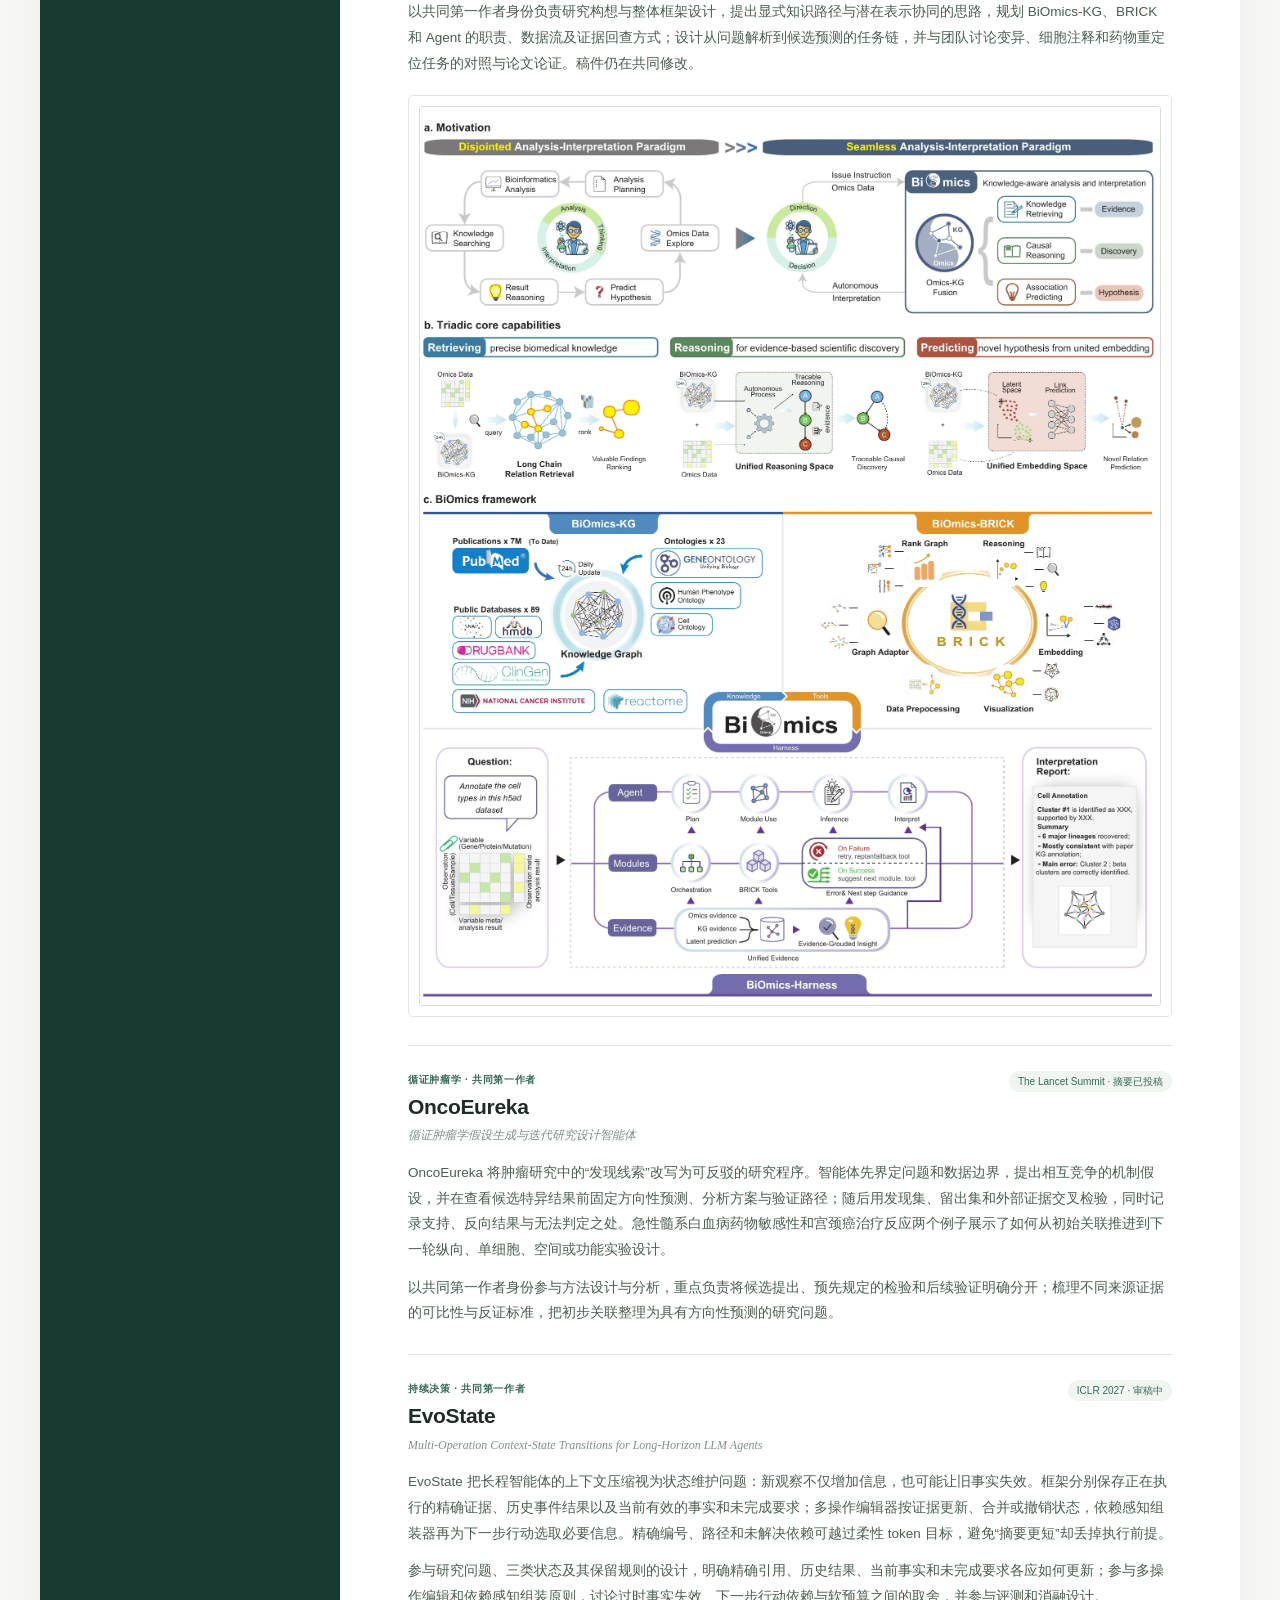
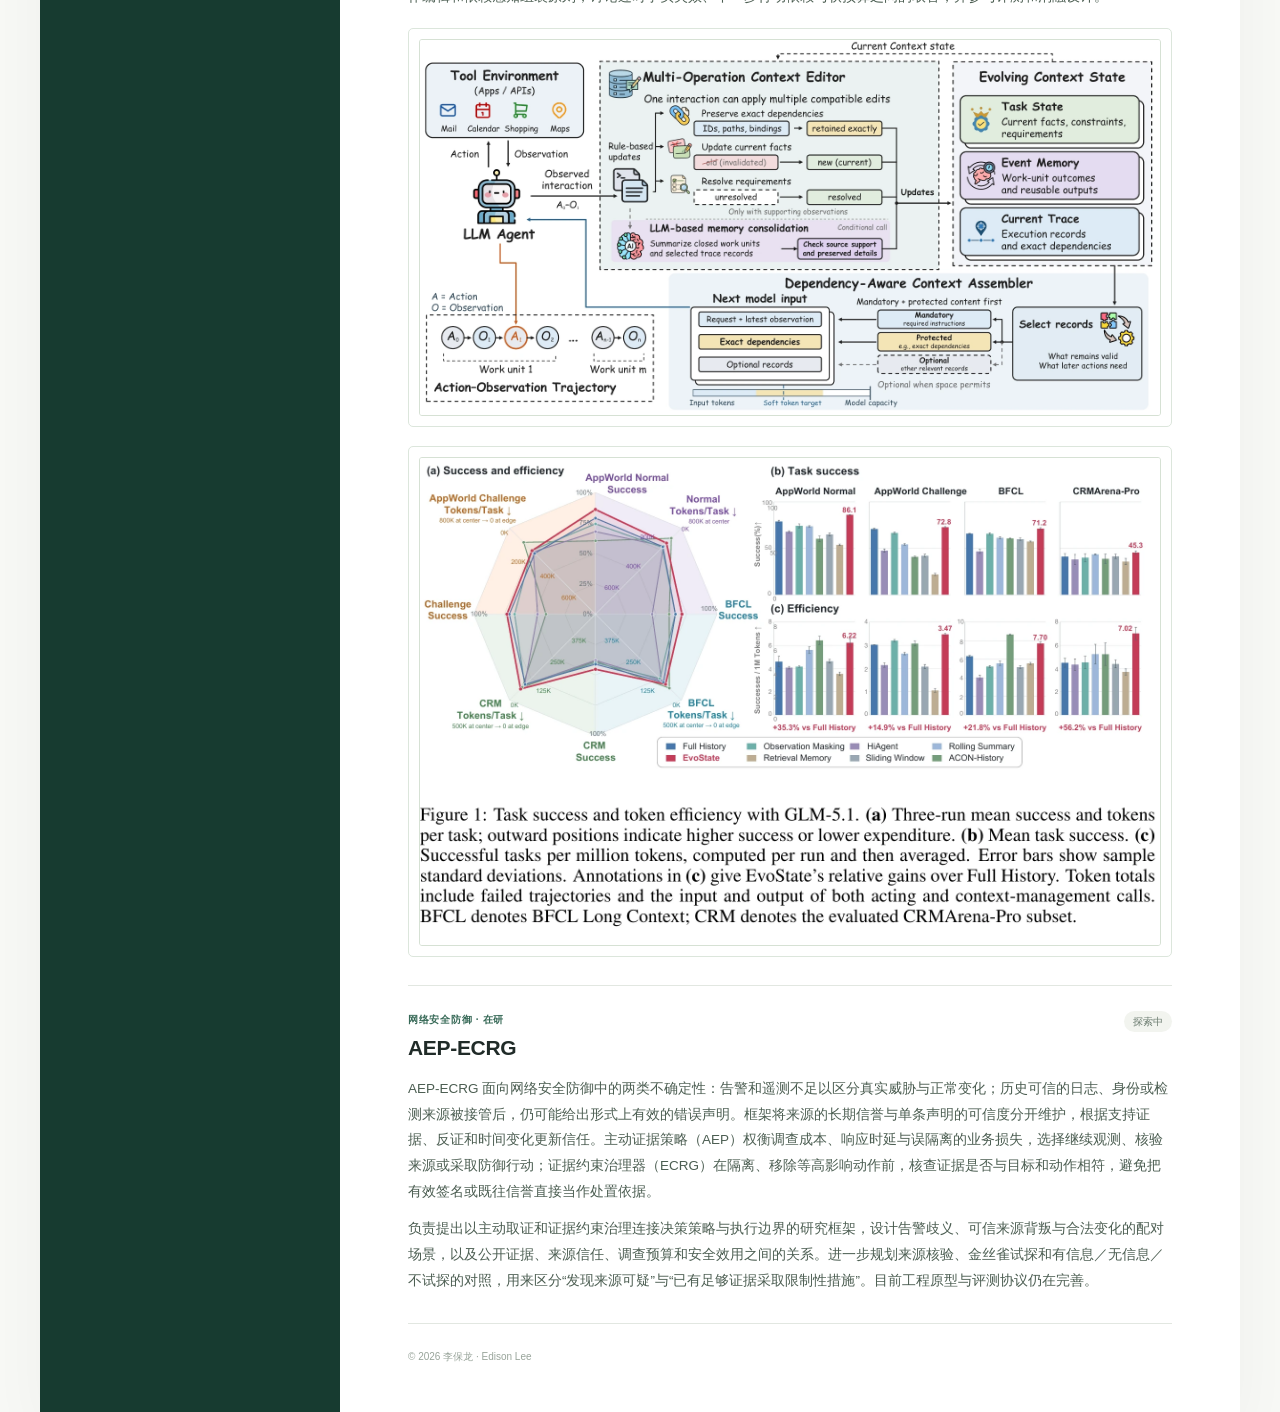
==== commit 941ef3d7: "Remove outdated model-effectiveness sentence" ====
--- a/index.html
+++ b/index.html
@@ -91,7 +91,7 @@
           <article class="project-detail" id="work-biomics"><div class="project-heading"><div><p class="project-kicker">机制解释 · 共同第一作者</p><h3>BiOmics</h3></div><span class="status">Nature Biotechnology · 拟投稿 · <a href="https://www.nature.com/nature-portfolio/about-journals/journal-metrics" target="_blank" rel="noopener noreferrer">IF 44.5（2025）</a></span></div><p class="project-subtitle">A Foundational Bio-Reasoning Agent for Traceable and Mechanistic Multi-omics Discovery</p><p>BiOmics 的核心问题是：模型能发现统计关联，却往往难以说明依据；知识检索能给出事实，却难以发现尚未记录的关联。框架因此并行维护显式推理空间和潜在表示空间：知识图谱提供可追溯的实体与关系路径，BRICK 工具链把组学数据接入检索、排序、分析和图表示学习，Agent 再按问题规划调用顺序。已知关系用于约束和回查解释，联合嵌入用于提出候选关联，形成“检索—推理—预测”的可核验闭环。</p><p>以共同第一作者身份负责研究构想与整体框架设计，提出显式知识路径与潜在表示协同的思路，规划 BiOmics-KG、BRICK 和 Agent 的职责、数据流及证据回查方式；设计从问题解析到候选预测的任务链，并与团队讨论变异、细胞注释和药物重定位任务的对照与论文论证。稿件仍在共同修改。</p><figure class="paper-figure"><a href="biomics-main-figure.webp" target="_blank" rel="noopener noreferrer" aria-label="查看 BiOmics 论文主图"><img src="biomics-main-figure.webp" alt="BiOmics Figure 1：研究动机、检索推理预测能力，以及知识图谱、BRICK 工具链和智能体框架" width="1810" height="2195" loading="lazy"></a></figure></article>
           <article class="project-detail" id="work-discovery"><div class="project-heading"><div><p class="project-kicker">循证肿瘤学 · 共同第一作者</p><h3>OncoEureka</h3></div><span class="status">The Lancet Summit · 摘要已投稿</span></div><p class="project-subtitle">循证肿瘤学假设生成与迭代研究设计智能体</p><p>OncoEureka 将肿瘤研究中的“发现线索”改写为可反驳的研究程序。智能体先界定问题和数据边界，提出相互竞争的机制假设，并在查看候选特异结果前固定方向性预测、分析方案与验证路径；随后用发现集、留出集和外部证据交叉检验，同时记录支持、反向结果与无法判定之处。急性髓系白血病药物敏感性和宫颈癌治疗反应两个例子展示了如何从初始关联推进到下一轮纵向、单细胞、空间或功能实验设计。</p><p>以共同第一作者身份参与方法设计与分析，重点负责将候选提出、预先规定的检验和后续验证明确分开；梳理不同来源证据的可比性与反证标准，把初步关联整理为具有方向性预测的研究问题。</p></article>
           <article class="project-detail" id="work-evostate"><div class="project-heading"><div><p class="project-kicker">持续决策 · 共同第一作者</p><h3>EvoState</h3></div><span class="status">ICLR 2027 · 审稿中</span></div><p class="project-subtitle">Multi-Operation Context-State Transitions for Long-Horizon LLM Agents</p><p>EvoState 把长程智能体的上下文压缩视为状态维护问题：新观察不仅增加信息，也可能让旧事实失效。框架分别保存正在执行的精确证据、历史事件结果以及当前有效的事实和未完成要求；多操作编辑器按证据更新、合并或撤销状态，依赖感知组装器再为下一步行动选取必要信息。精确编号、路径和未解决依赖可越过柔性 token 目标，避免“摘要更短”却丢掉执行前提。</p><p>参与研究问题、三类状态及其保留规则的设计，明确精确引用、历史结果、当前事实和未完成要求各应如何更新；参与多操作编辑和依赖感知组装原则，讨论过时事实失效、下一步行动依赖与软预算之间的取舍，并参与评测和消融设计。</p><figure class="paper-figure"><a href="evostate-paper-figure.webp" target="_blank" rel="noopener noreferrer" aria-label="查看 EvoState 方法主图高清大图"><img src="evostate-paper-figure.webp" alt="EvoState 方法主图：多操作上下文编辑器、持续更新的三类状态与依赖感知上下文组装器" width="1662" height="842" loading="lazy"></a></figure><figure class="paper-figure"><a href="evostate-figure-1.webp" target="_blank" rel="noopener noreferrer" aria-label="查看包含完整图注的 EvoState Figure 1 高清大图"><img src="evostate-figure-1.webp" alt="EvoState Figure 1：GLM-5.1 在 AppWorld、BFCL 和 CRMArena-Pro 上的任务成功率、token 效率及完整图注" width="1550" height="1020" loading="lazy"></a></figure></article>
-          <article class="project-detail" id="work-aep"><div class="project-heading"><div><p class="project-kicker">网络安全防御 · 在研</p><h3>AEP-ECRG</h3></div><span class="status subtle">探索中</span></div><p>AEP-ECRG 面向网络安全防御中的两类不确定性：告警和遥测不足以区分真实威胁与正常变化；历史可信的日志、身份或检测来源被接管后，仍可能给出形式上有效的错误声明。框架将来源的长期信誉与单条声明的可信度分开维护，根据支持证据、反证和时间变化更新信任。主动证据策略（AEP）权衡调查成本、响应时延与误隔离的业务损失，选择继续观测、核验来源或采取防御行动；证据约束治理器（ECRG）在隔离、移除等高影响动作前，核查证据是否与目标和动作相符，避免把有效签名或既往信誉直接当作处置依据。</p><p>负责提出以主动取证和证据约束治理连接决策策略与执行边界的研究框架，设计告警歧义、可信来源背叛与合法变化的配对场景，以及公开证据、来源信任、调查预算和安全效用之间的关系。进一步规划来源核验、金丝雀试探和有信息／无信息／不试探的对照，用来区分“发现来源可疑”与“已有足够证据采取限制性措施”。目前工程原型与评测协议仍在完善，正式模型效果尚待验证。</p></article>
+          <article class="project-detail" id="work-aep"><div class="project-heading"><div><p class="project-kicker">网络安全防御 · 在研</p><h3>AEP-ECRG</h3></div><span class="status subtle">探索中</span></div><p>AEP-ECRG 面向网络安全防御中的两类不确定性：告警和遥测不足以区分真实威胁与正常变化；历史可信的日志、身份或检测来源被接管后，仍可能给出形式上有效的错误声明。框架将来源的长期信誉与单条声明的可信度分开维护，根据支持证据、反证和时间变化更新信任。主动证据策略（AEP）权衡调查成本、响应时延与误隔离的业务损失，选择继续观测、核验来源或采取防御行动；证据约束治理器（ECRG）在隔离、移除等高影响动作前，核查证据是否与目标和动作相符，避免把有效签名或既往信誉直接当作处置依据。</p><p>负责提出以主动取证和证据约束治理连接决策策略与执行边界的研究框架，设计告警歧义、可信来源背叛与合法变化的配对场景，以及公开证据、来源信任、调查预算和安全效用之间的关系。进一步规划来源核验、金丝雀试探和有信息／无信息／不试探的对照，用来区分“发现来源可疑”与“已有足够证据采取限制性措施”。目前工程原型与评测协议仍在完善。</p></article>
         </div>
       </section>
       <footer class="site-footer">© 2026 李保龙 · Edison Lee</footer>
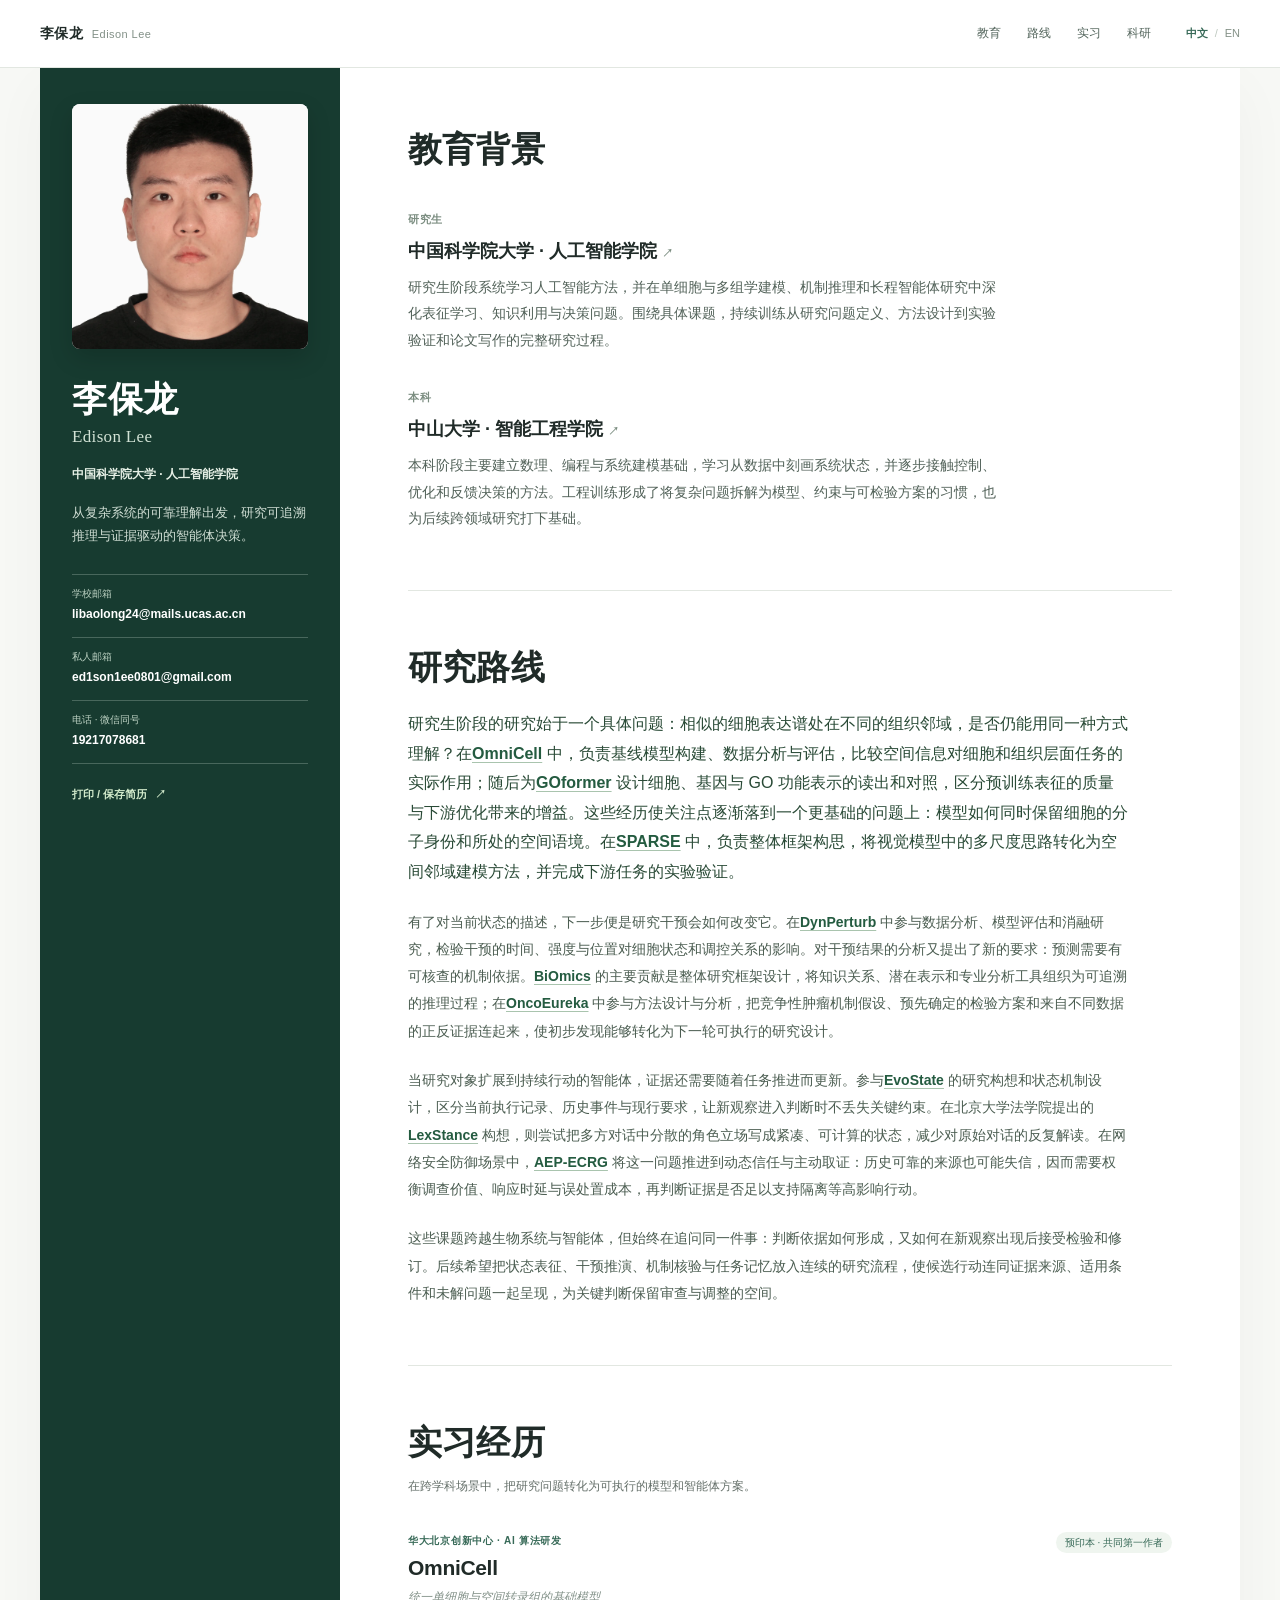
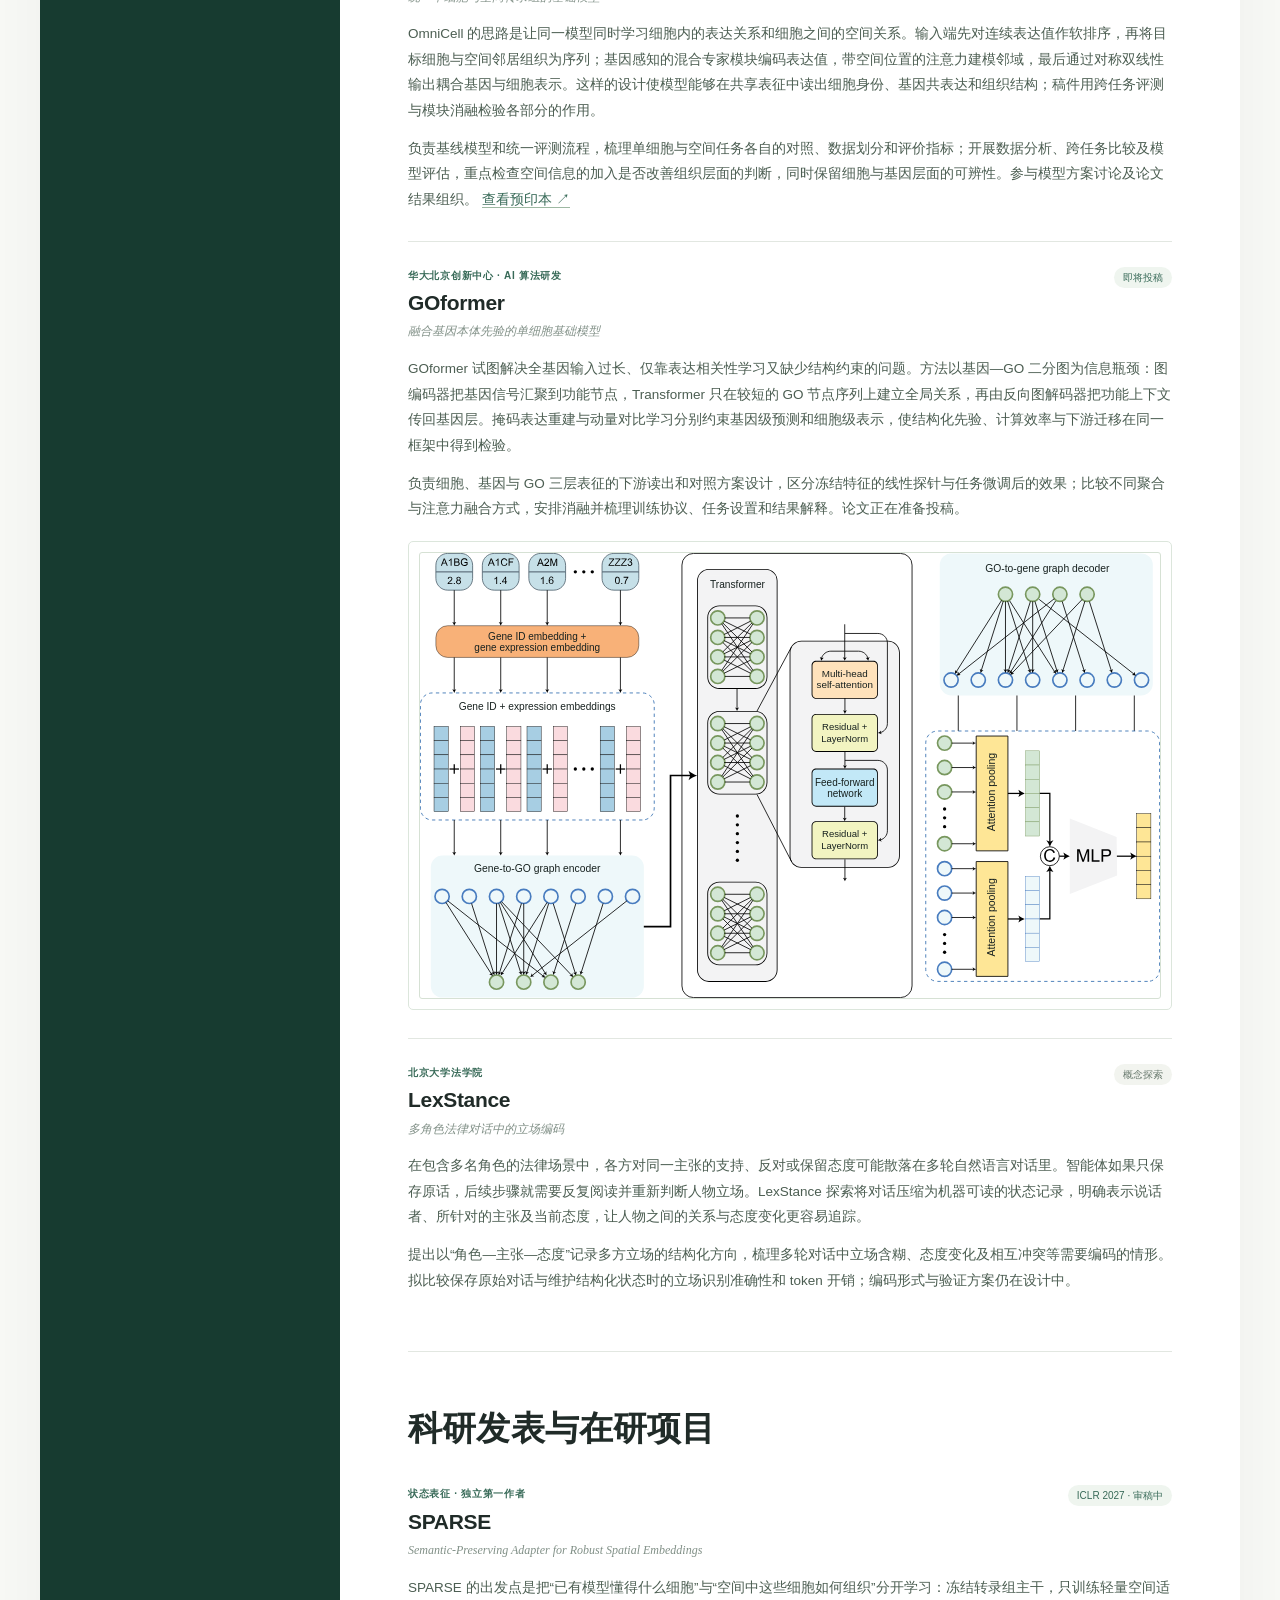
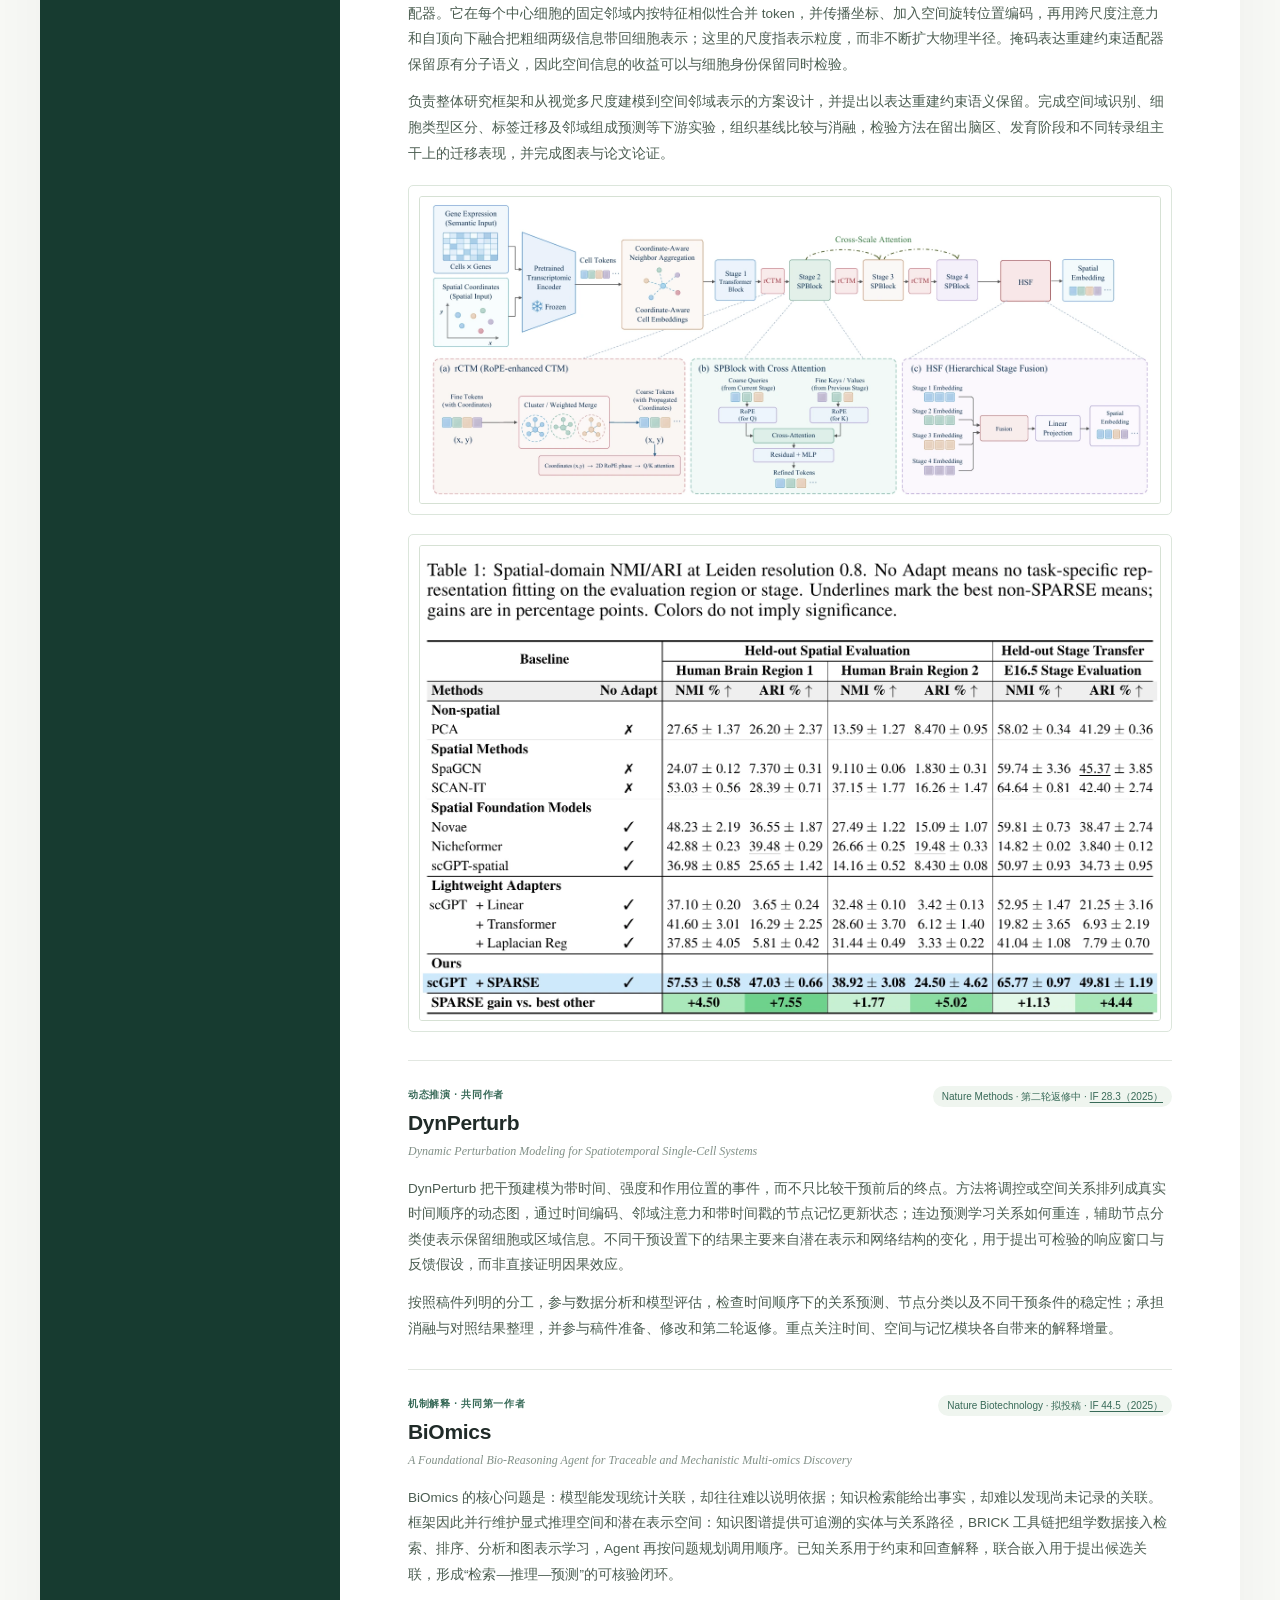
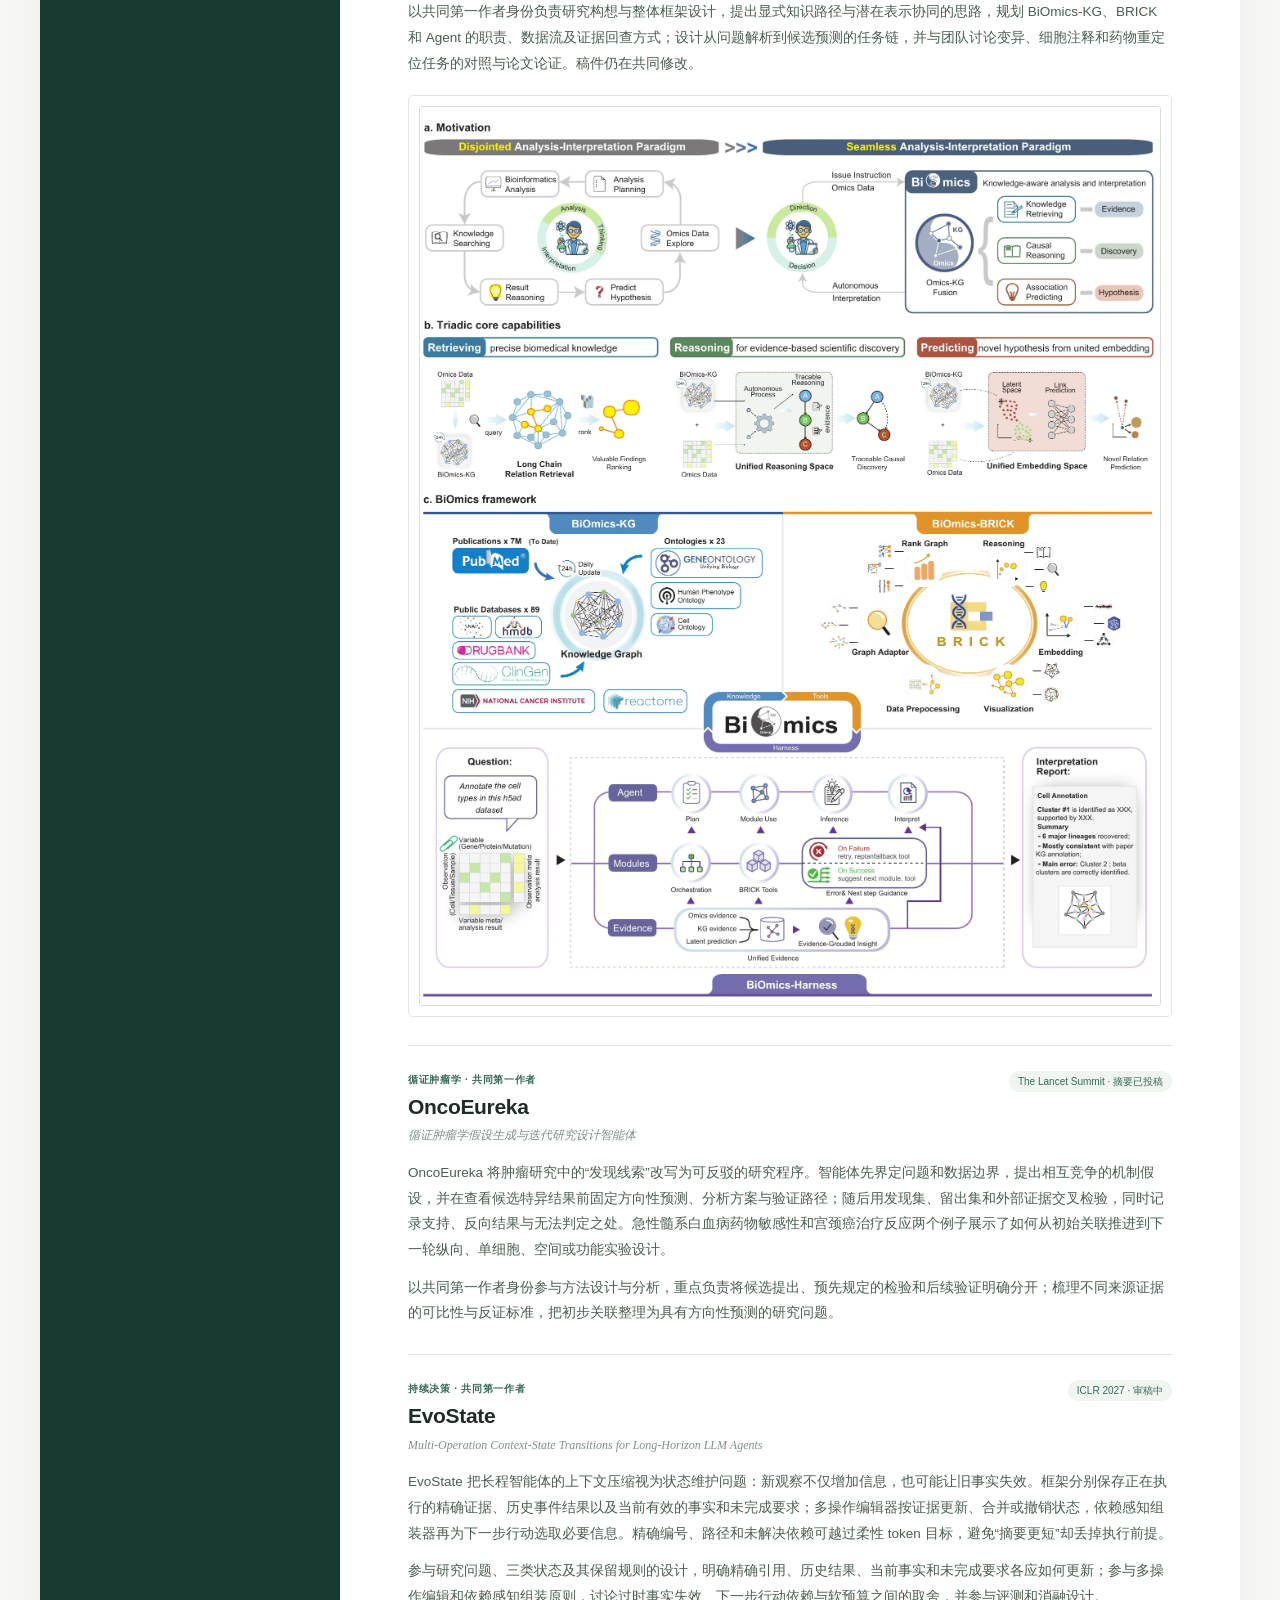
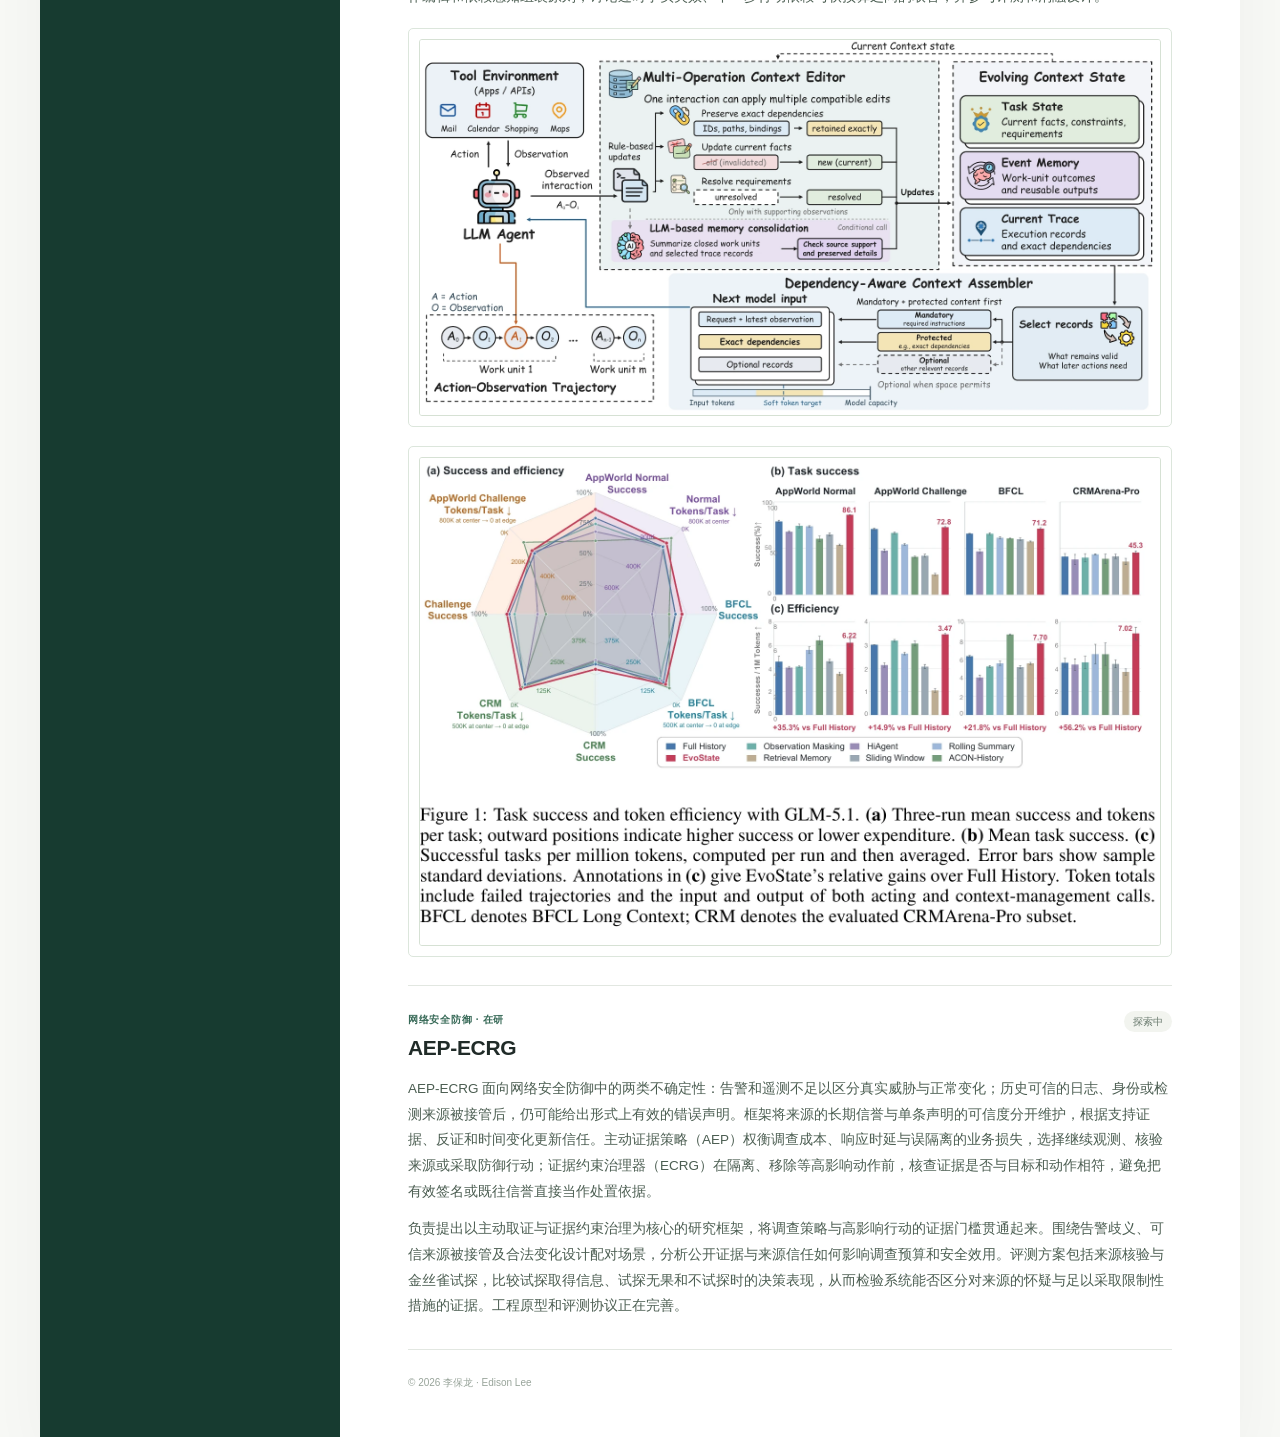
==== commit 8923862d: "润色 AEP-ECRG 项目贡献说明 Added a new project detail section for AEP-ECRG in the index.html file, detailing" ====
--- a/index.html
+++ b/index.html
@@ -91,7 +91,7 @@
           <article class="project-detail" id="work-biomics"><div class="project-heading"><div><p class="project-kicker">机制解释 · 共同第一作者</p><h3>BiOmics</h3></div><span class="status">Nature Biotechnology · 拟投稿 · <a href="https://www.nature.com/nature-portfolio/about-journals/journal-metrics" target="_blank" rel="noopener noreferrer">IF 44.5（2025）</a></span></div><p class="project-subtitle">A Foundational Bio-Reasoning Agent for Traceable and Mechanistic Multi-omics Discovery</p><p>BiOmics 的核心问题是：模型能发现统计关联，却往往难以说明依据；知识检索能给出事实，却难以发现尚未记录的关联。框架因此并行维护显式推理空间和潜在表示空间：知识图谱提供可追溯的实体与关系路径，BRICK 工具链把组学数据接入检索、排序、分析和图表示学习，Agent 再按问题规划调用顺序。已知关系用于约束和回查解释，联合嵌入用于提出候选关联，形成“检索—推理—预测”的可核验闭环。</p><p>以共同第一作者身份负责研究构想与整体框架设计，提出显式知识路径与潜在表示协同的思路，规划 BiOmics-KG、BRICK 和 Agent 的职责、数据流及证据回查方式；设计从问题解析到候选预测的任务链，并与团队讨论变异、细胞注释和药物重定位任务的对照与论文论证。稿件仍在共同修改。</p><figure class="paper-figure"><a href="biomics-main-figure.webp" target="_blank" rel="noopener noreferrer" aria-label="查看 BiOmics 论文主图"><img src="biomics-main-figure.webp" alt="BiOmics Figure 1：研究动机、检索推理预测能力，以及知识图谱、BRICK 工具链和智能体框架" width="1810" height="2195" loading="lazy"></a></figure></article>
           <article class="project-detail" id="work-discovery"><div class="project-heading"><div><p class="project-kicker">循证肿瘤学 · 共同第一作者</p><h3>OncoEureka</h3></div><span class="status">The Lancet Summit · 摘要已投稿</span></div><p class="project-subtitle">循证肿瘤学假设生成与迭代研究设计智能体</p><p>OncoEureka 将肿瘤研究中的“发现线索”改写为可反驳的研究程序。智能体先界定问题和数据边界，提出相互竞争的机制假设，并在查看候选特异结果前固定方向性预测、分析方案与验证路径；随后用发现集、留出集和外部证据交叉检验，同时记录支持、反向结果与无法判定之处。急性髓系白血病药物敏感性和宫颈癌治疗反应两个例子展示了如何从初始关联推进到下一轮纵向、单细胞、空间或功能实验设计。</p><p>以共同第一作者身份参与方法设计与分析，重点负责将候选提出、预先规定的检验和后续验证明确分开；梳理不同来源证据的可比性与反证标准，把初步关联整理为具有方向性预测的研究问题。</p></article>
           <article class="project-detail" id="work-evostate"><div class="project-heading"><div><p class="project-kicker">持续决策 · 共同第一作者</p><h3>EvoState</h3></div><span class="status">ICLR 2027 · 审稿中</span></div><p class="project-subtitle">Multi-Operation Context-State Transitions for Long-Horizon LLM Agents</p><p>EvoState 把长程智能体的上下文压缩视为状态维护问题：新观察不仅增加信息，也可能让旧事实失效。框架分别保存正在执行的精确证据、历史事件结果以及当前有效的事实和未完成要求；多操作编辑器按证据更新、合并或撤销状态，依赖感知组装器再为下一步行动选取必要信息。精确编号、路径和未解决依赖可越过柔性 token 目标，避免“摘要更短”却丢掉执行前提。</p><p>参与研究问题、三类状态及其保留规则的设计，明确精确引用、历史结果、当前事实和未完成要求各应如何更新；参与多操作编辑和依赖感知组装原则，讨论过时事实失效、下一步行动依赖与软预算之间的取舍，并参与评测和消融设计。</p><figure class="paper-figure"><a href="evostate-paper-figure.webp" target="_blank" rel="noopener noreferrer" aria-label="查看 EvoState 方法主图高清大图"><img src="evostate-paper-figure.webp" alt="EvoState 方法主图：多操作上下文编辑器、持续更新的三类状态与依赖感知上下文组装器" width="1662" height="842" loading="lazy"></a></figure><figure class="paper-figure"><a href="evostate-figure-1.webp" target="_blank" rel="noopener noreferrer" aria-label="查看包含完整图注的 EvoState Figure 1 高清大图"><img src="evostate-figure-1.webp" alt="EvoState Figure 1：GLM-5.1 在 AppWorld、BFCL 和 CRMArena-Pro 上的任务成功率、token 效率及完整图注" width="1550" height="1020" loading="lazy"></a></figure></article>
-          <article class="project-detail" id="work-aep"><div class="project-heading"><div><p class="project-kicker">网络安全防御 · 在研</p><h3>AEP-ECRG</h3></div><span class="status subtle">探索中</span></div><p>AEP-ECRG 面向网络安全防御中的两类不确定性：告警和遥测不足以区分真实威胁与正常变化；历史可信的日志、身份或检测来源被接管后，仍可能给出形式上有效的错误声明。框架将来源的长期信誉与单条声明的可信度分开维护，根据支持证据、反证和时间变化更新信任。主动证据策略（AEP）权衡调查成本、响应时延与误隔离的业务损失，选择继续观测、核验来源或采取防御行动；证据约束治理器（ECRG）在隔离、移除等高影响动作前，核查证据是否与目标和动作相符，避免把有效签名或既往信誉直接当作处置依据。</p><p>负责提出以主动取证和证据约束治理连接决策策略与执行边界的研究框架，设计告警歧义、可信来源背叛与合法变化的配对场景，以及公开证据、来源信任、调查预算和安全效用之间的关系。进一步规划来源核验、金丝雀试探和有信息／无信息／不试探的对照，用来区分“发现来源可疑”与“已有足够证据采取限制性措施”。目前工程原型与评测协议仍在完善。</p></article>
+          <article class="project-detail" id="work-aep"><div class="project-heading"><div><p class="project-kicker">网络安全防御 · 在研</p><h3>AEP-ECRG</h3></div><span class="status subtle">探索中</span></div><p>AEP-ECRG 面向网络安全防御中的两类不确定性：告警和遥测不足以区分真实威胁与正常变化；历史可信的日志、身份或检测来源被接管后，仍可能给出形式上有效的错误声明。框架将来源的长期信誉与单条声明的可信度分开维护，根据支持证据、反证和时间变化更新信任。主动证据策略（AEP）权衡调查成本、响应时延与误隔离的业务损失，选择继续观测、核验来源或采取防御行动；证据约束治理器（ECRG）在隔离、移除等高影响动作前，核查证据是否与目标和动作相符，避免把有效签名或既往信誉直接当作处置依据。</p><p>负责提出以主动取证与证据约束治理为核心的研究框架，将调查策略与高影响行动的证据门槛贯通起来。围绕告警歧义、可信来源被接管及合法变化设计配对场景，分析公开证据与来源信任如何影响调查预算和安全效用。评测方案包括来源核验与金丝雀试探，比较试探取得信息、试探无果和不试探时的决策表现，从而检验系统能否区分对来源的怀疑与足以采取限制性措施的证据。工程原型和评测协议正在完善。</p></article>
         </div>
       </section>
       <footer class="site-footer">© 2026 李保龙 · Edison Lee</footer>
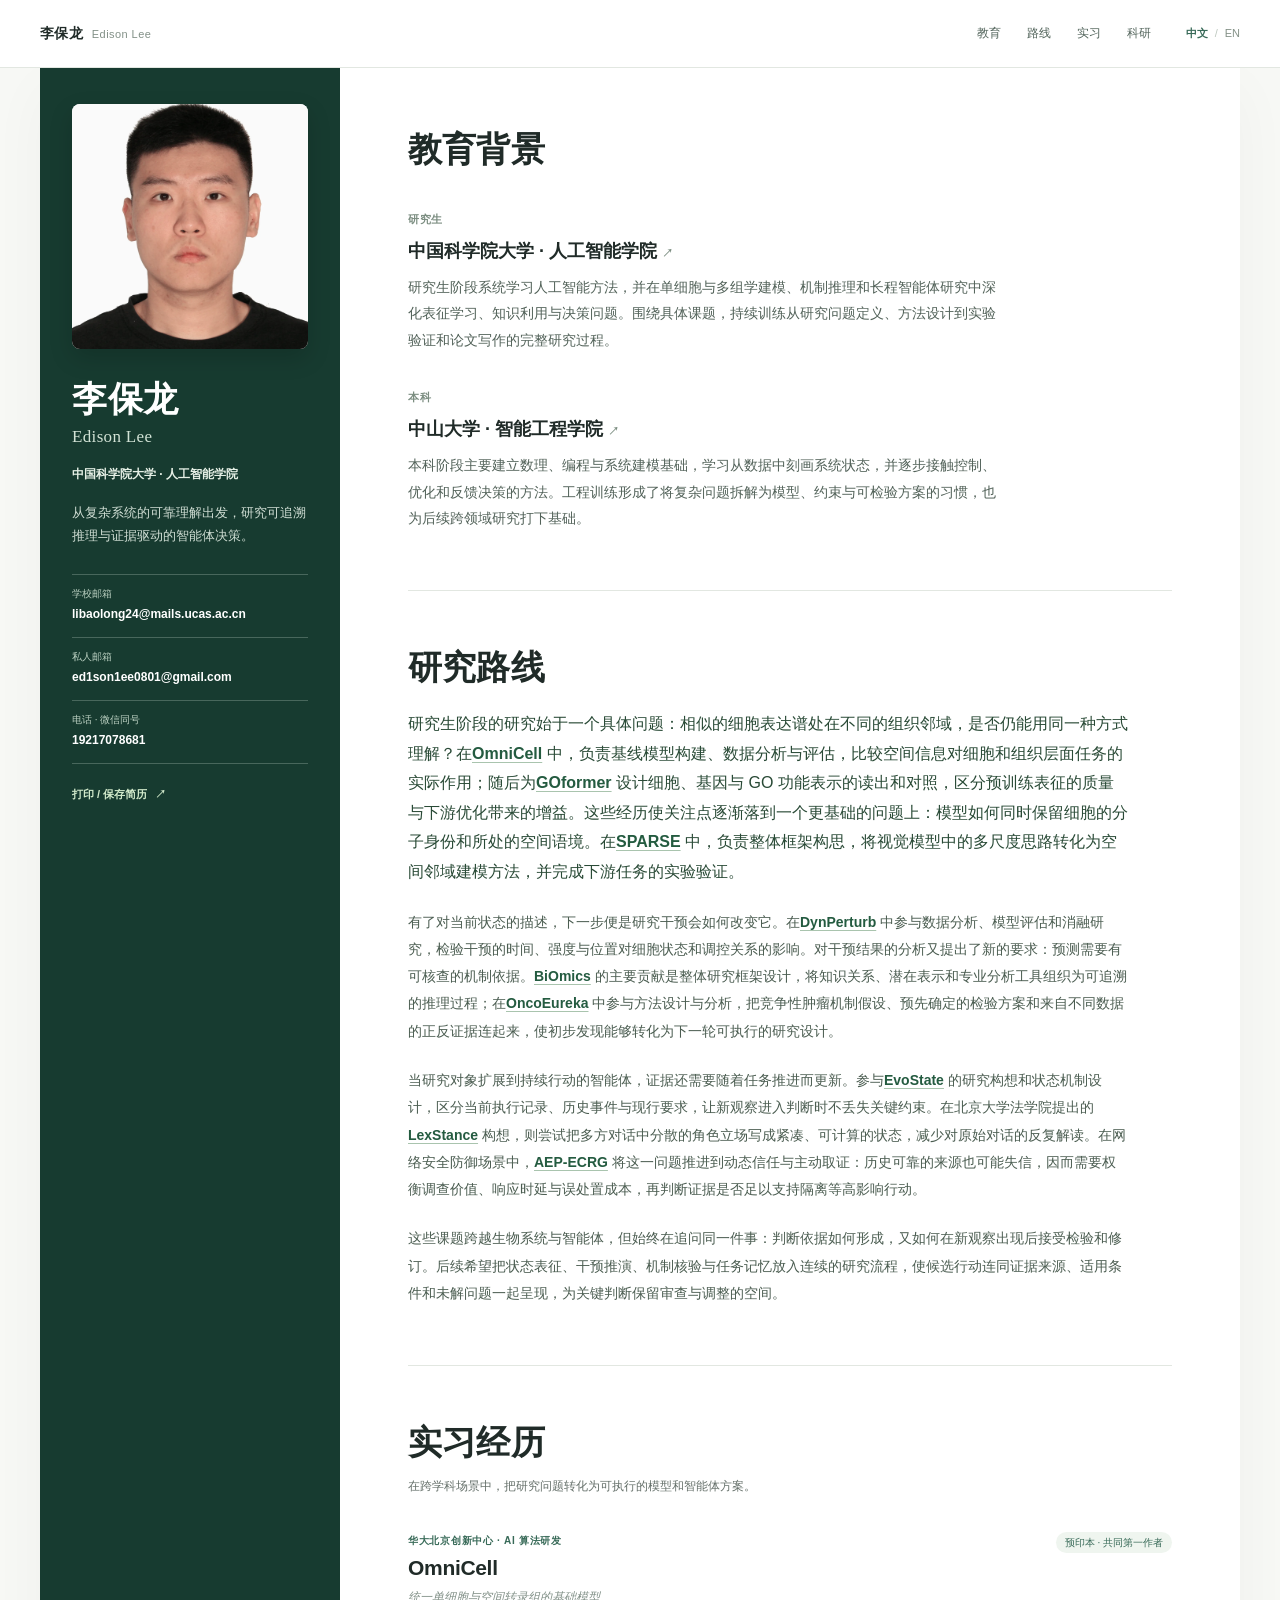
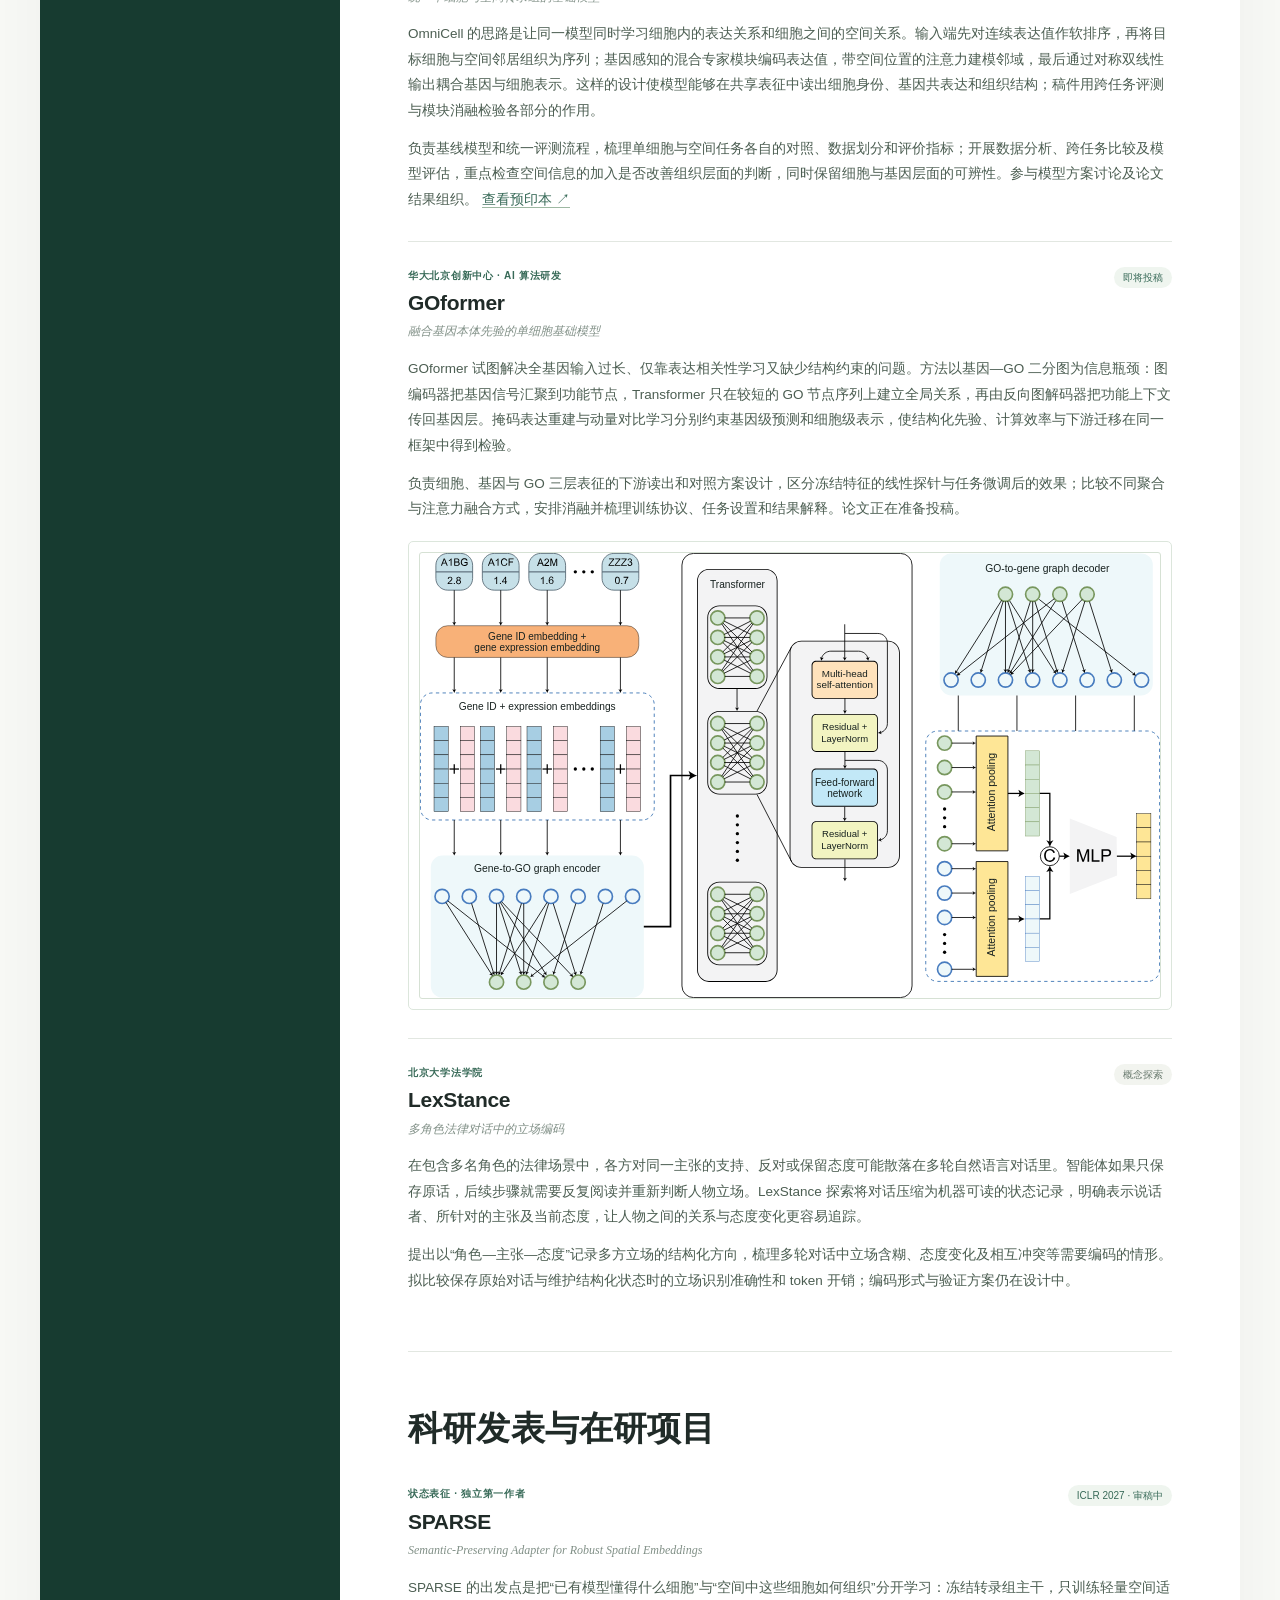
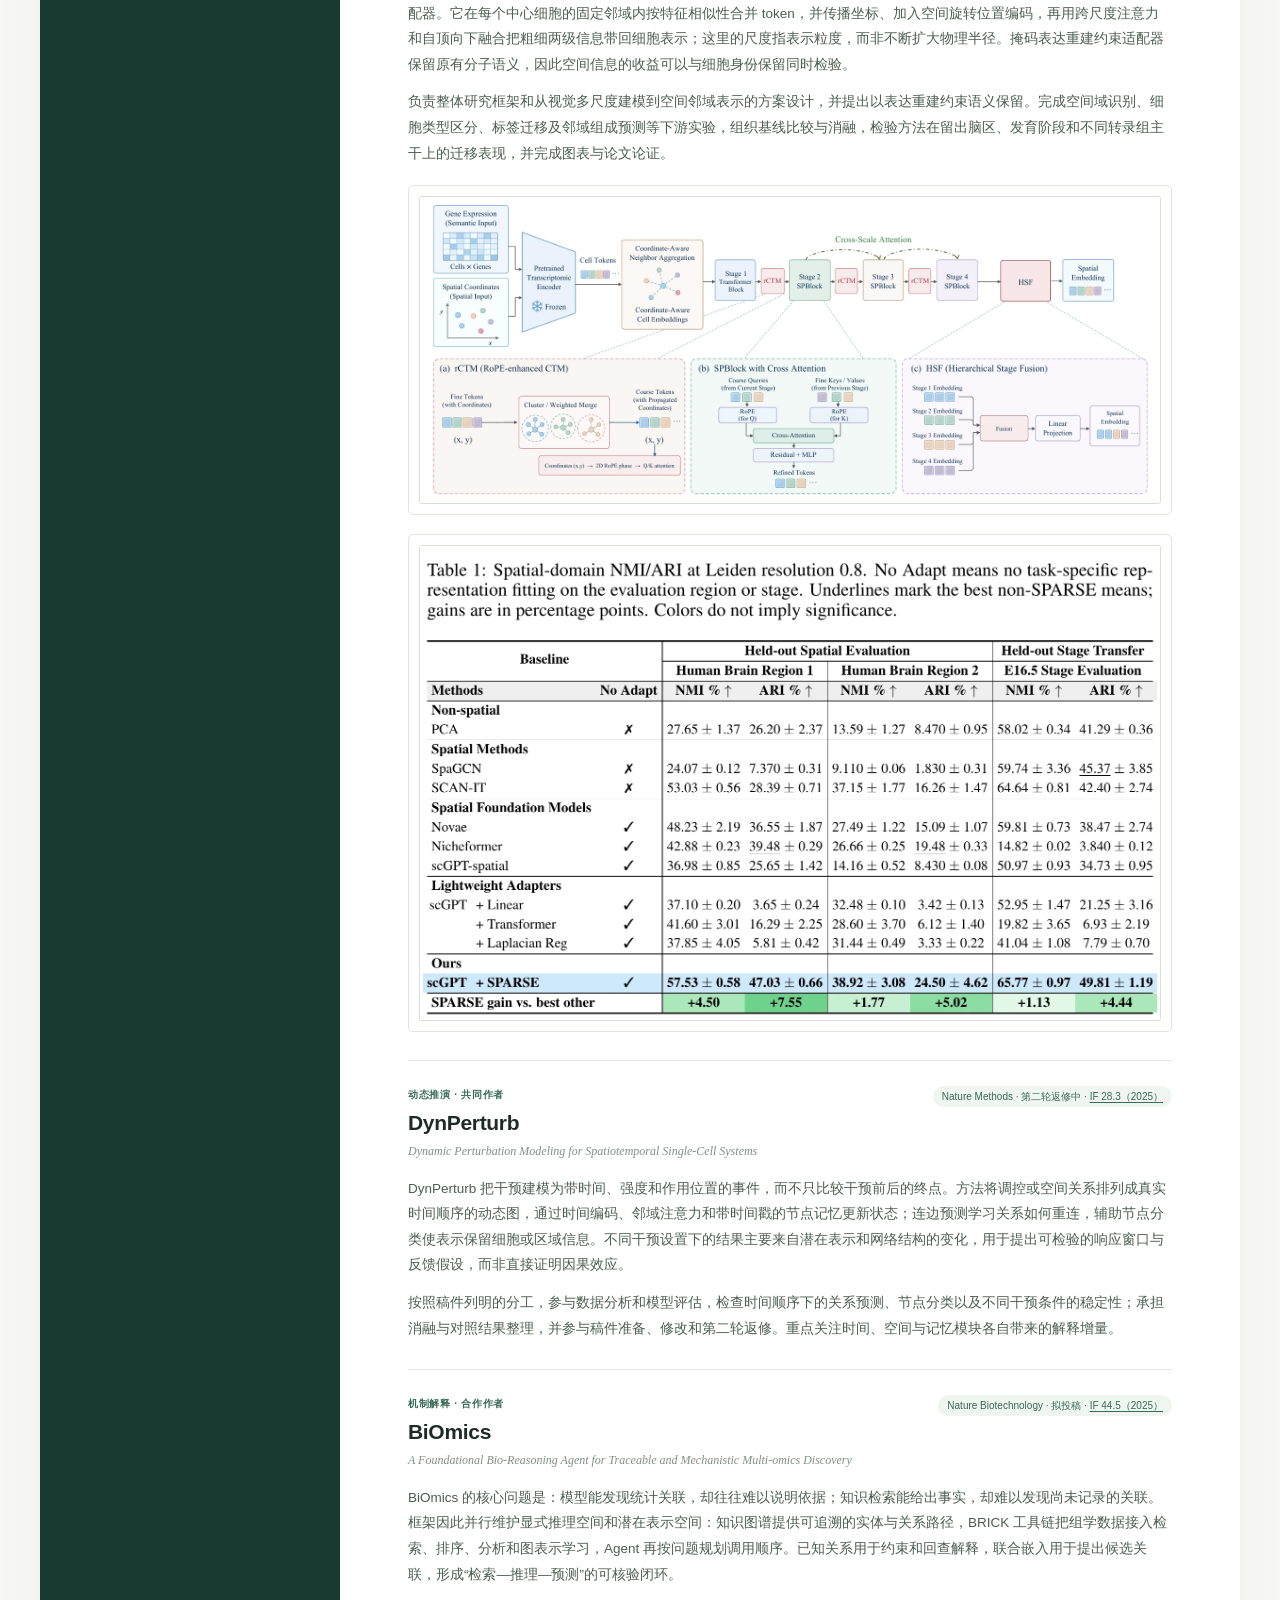
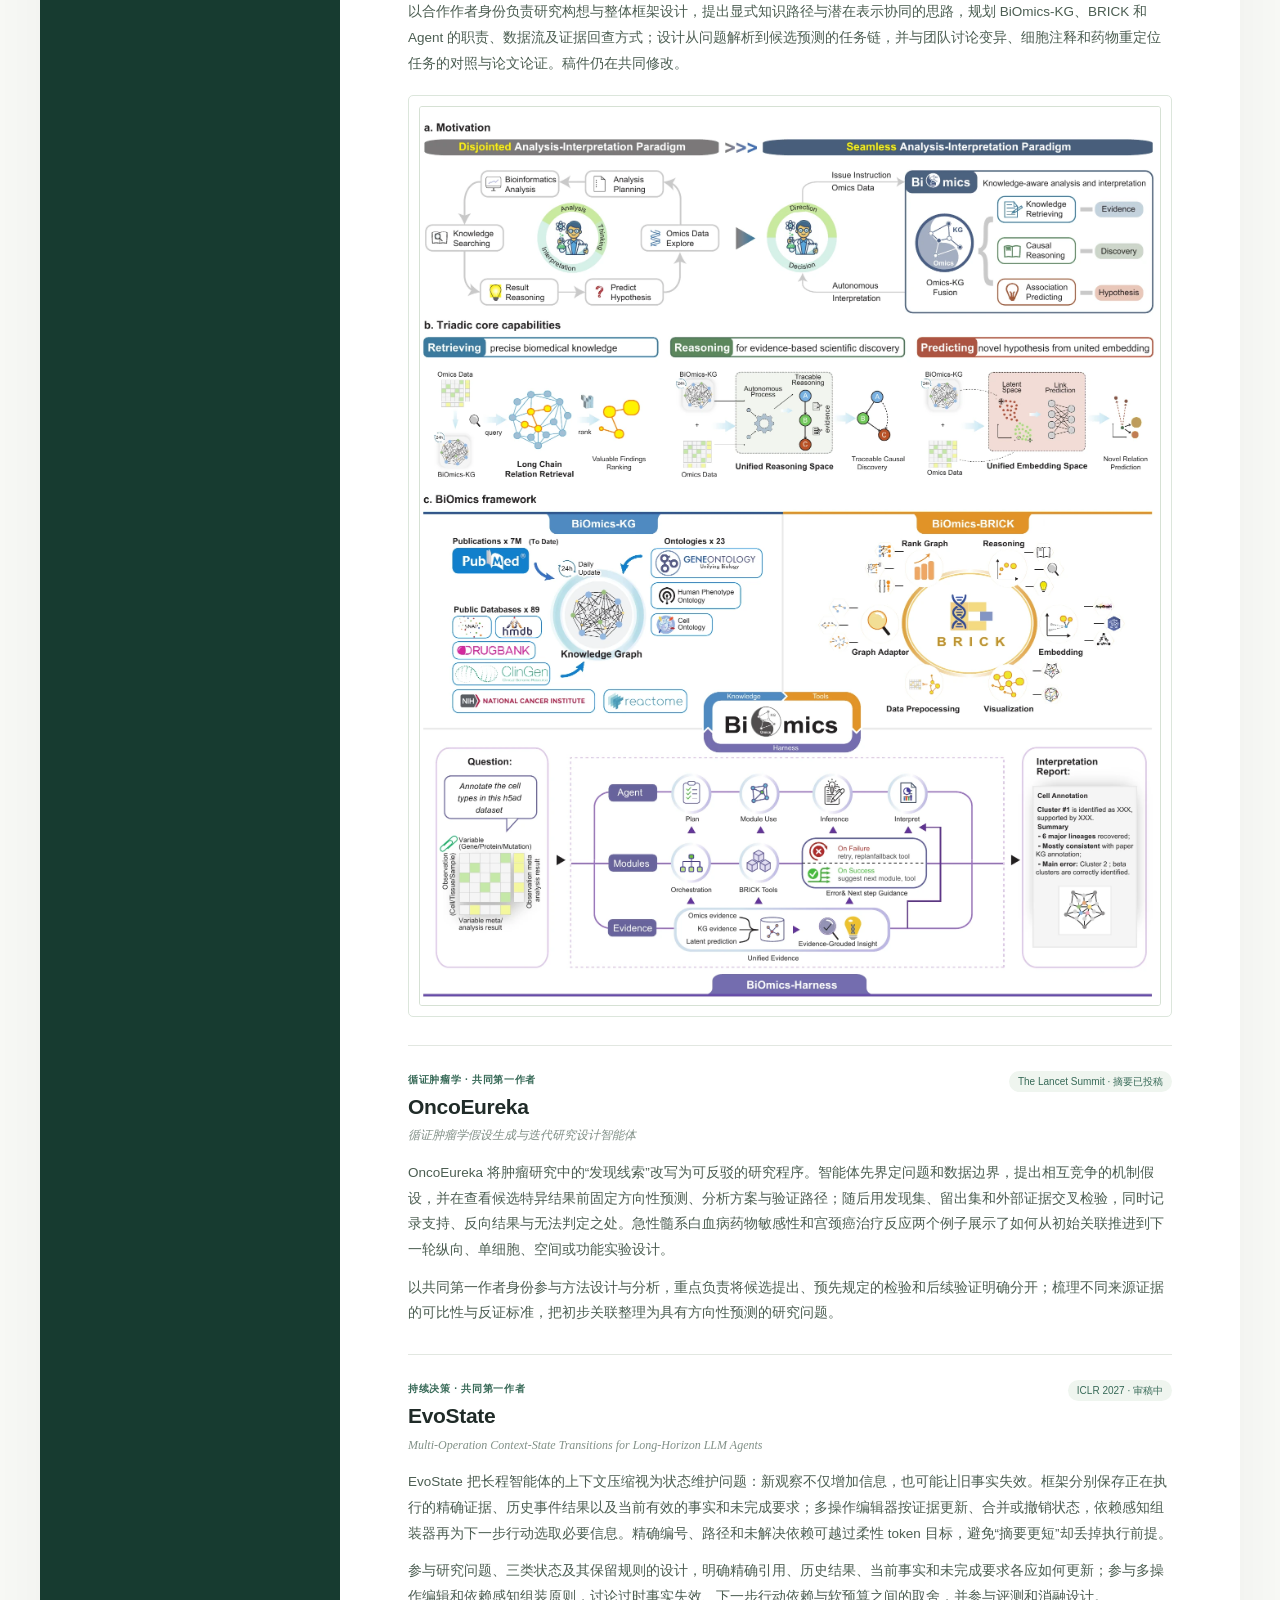
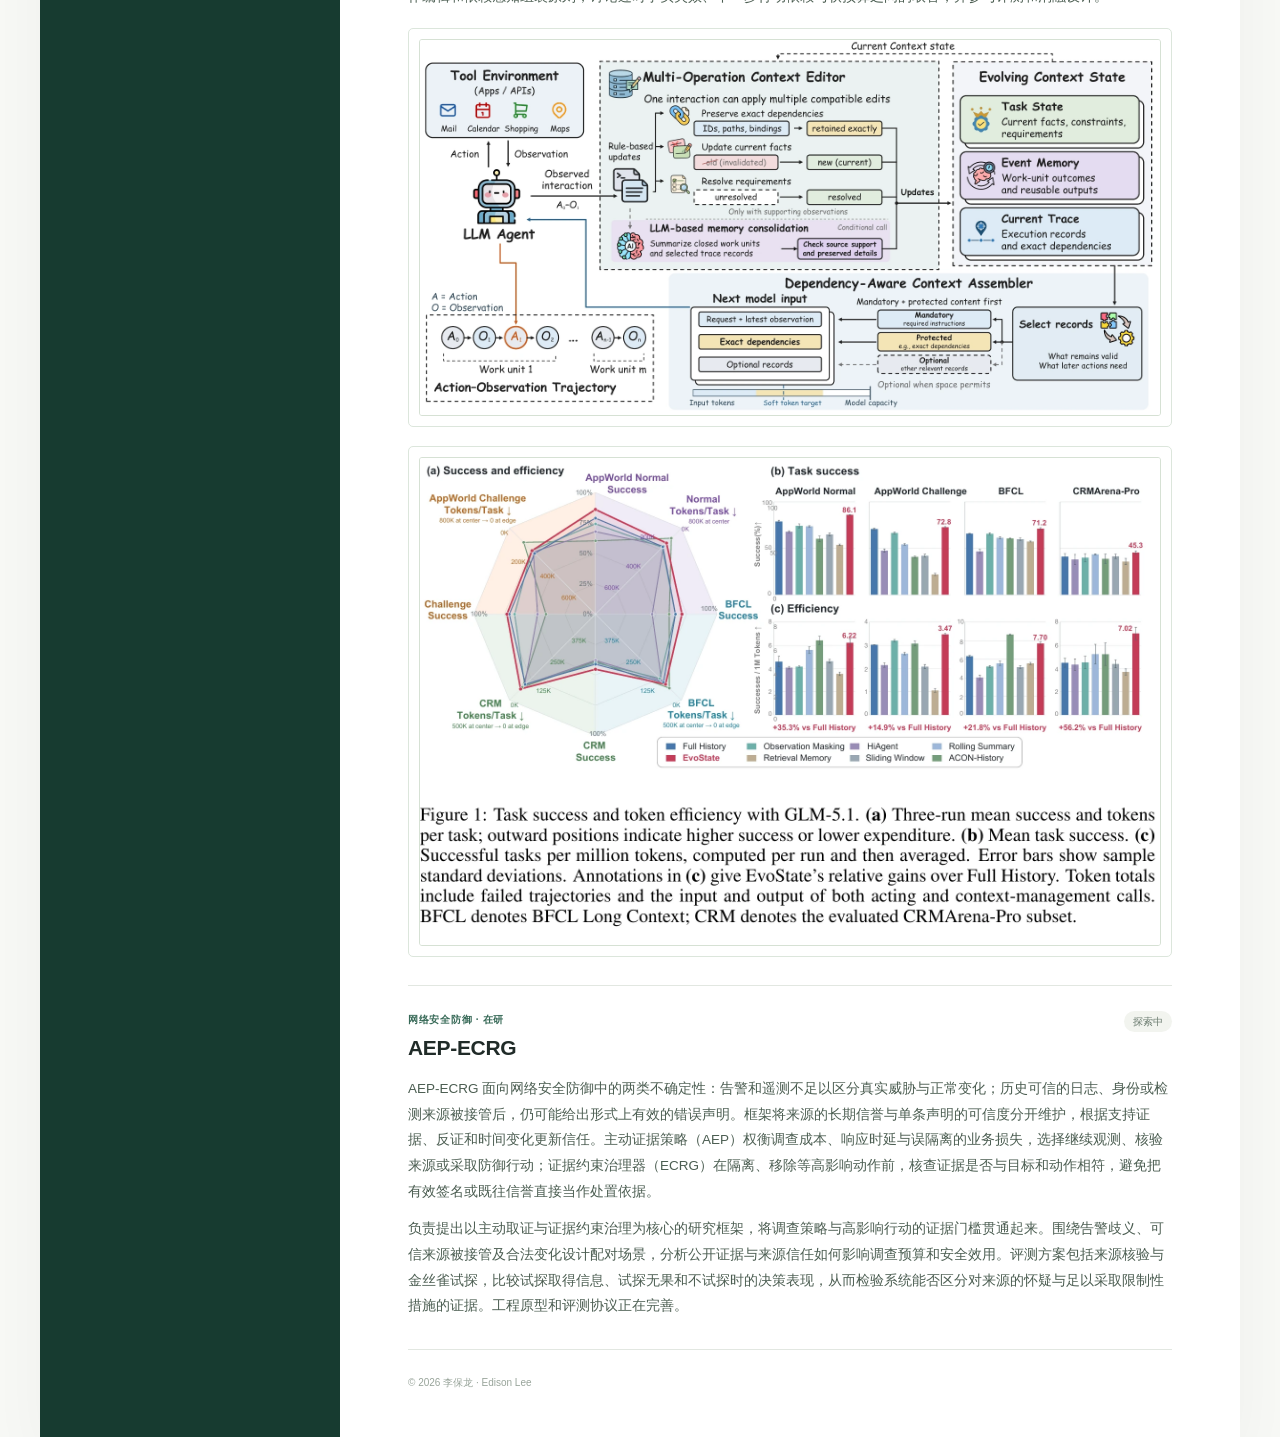
==== commit eb70b602: "Update BiOmics authorship to collaborator Replaced the project detail for BiOmics to reflect the aut" ====
--- a/index.html
+++ b/index.html
@@ -88,7 +88,7 @@
         <div class="project-list">
           <article class="project-detail" id="work-sparse"><div class="project-heading"><div><p class="project-kicker">状态表征 · 独立第一作者</p><h3>SPARSE</h3></div><span class="status">ICLR 2027 · 审稿中</span></div><p class="project-subtitle">Semantic-Preserving Adapter for Robust Spatial Embeddings</p><p>SPARSE 的出发点是把“已有模型懂得什么细胞”与“空间中这些细胞如何组织”分开学习：冻结转录组主干，只训练轻量空间适配器。它在每个中心细胞的固定邻域内按特征相似性合并 token，并传播坐标、加入空间旋转位置编码，再用跨尺度注意力和自顶向下融合把粗细两级信息带回细胞表示；这里的尺度指表示粒度，而非不断扩大物理半径。掩码表达重建约束适配器保留原有分子语义，因此空间信息的收益可以与细胞身份保留同时检验。</p><p>负责整体研究框架和从视觉多尺度建模到空间邻域表示的方案设计，并提出以表达重建约束语义保留。完成空间域识别、细胞类型区分、标签迁移及邻域组成预测等下游实验，组织基线比较与消融，检验方法在留出脑区、发育阶段和不同转录组主干上的迁移表现，并完成图表与论文论证。</p><figure class="paper-figure"><a href="sparse-paper-figure.webp" target="_blank" rel="noopener noreferrer" aria-label="查看 SPARSE 论文主图高清大图"><img src="sparse-paper-figure.webp" alt="SPARSE 论文 Figure 1：冻结转录组编码器、坐标感知邻域聚合、多尺度空间适配器和层级特征融合结构" width="1668" height="690" loading="lazy"></a></figure><figure class="paper-figure"><a href="sparse-table-1.webp" target="_blank" rel="noopener noreferrer" aria-label="查看 SPARSE 论文 Table 1 高清大图"><img src="sparse-table-1.webp" alt="SPARSE Table 1：留出脑区和 E16.5 胚胎阶段的空间域识别 NMI 与 ARI 对比" width="1570" height="1005" loading="lazy"></a></figure></article>
           <article class="project-detail" id="work-dynperturb"><div class="project-heading"><div><p class="project-kicker">动态推演 · 共同作者</p><h3>DynPerturb</h3></div><span class="status">Nature Methods · 第二轮返修中 · <a href="https://www.nature.com/nature-portfolio/about-journals/journal-metrics" target="_blank" rel="noopener noreferrer">IF 28.3（2025）</a></span></div><p class="project-subtitle">Dynamic Perturbation Modeling for Spatiotemporal Single-Cell Systems</p><p>DynPerturb 把干预建模为带时间、强度和作用位置的事件，而不只比较干预前后的终点。方法将调控或空间关系排列成真实时间顺序的动态图，通过时间编码、邻域注意力和带时间戳的节点记忆更新状态；连边预测学习关系如何重连，辅助节点分类使表示保留细胞或区域信息。不同干预设置下的结果主要来自潜在表示和网络结构的变化，用于提出可检验的响应窗口与反馈假设，而非直接证明因果效应。</p><p>按照稿件列明的分工，参与数据分析和模型评估，检查时间顺序下的关系预测、节点分类以及不同干预条件的稳定性；承担消融与对照结果整理，并参与稿件准备、修改和第二轮返修。重点关注时间、空间与记忆模块各自带来的解释增量。</p></article>
-          <article class="project-detail" id="work-biomics"><div class="project-heading"><div><p class="project-kicker">机制解释 · 共同第一作者</p><h3>BiOmics</h3></div><span class="status">Nature Biotechnology · 拟投稿 · <a href="https://www.nature.com/nature-portfolio/about-journals/journal-metrics" target="_blank" rel="noopener noreferrer">IF 44.5（2025）</a></span></div><p class="project-subtitle">A Foundational Bio-Reasoning Agent for Traceable and Mechanistic Multi-omics Discovery</p><p>BiOmics 的核心问题是：模型能发现统计关联，却往往难以说明依据；知识检索能给出事实，却难以发现尚未记录的关联。框架因此并行维护显式推理空间和潜在表示空间：知识图谱提供可追溯的实体与关系路径，BRICK 工具链把组学数据接入检索、排序、分析和图表示学习，Agent 再按问题规划调用顺序。已知关系用于约束和回查解释，联合嵌入用于提出候选关联，形成“检索—推理—预测”的可核验闭环。</p><p>以共同第一作者身份负责研究构想与整体框架设计，提出显式知识路径与潜在表示协同的思路，规划 BiOmics-KG、BRICK 和 Agent 的职责、数据流及证据回查方式；设计从问题解析到候选预测的任务链，并与团队讨论变异、细胞注释和药物重定位任务的对照与论文论证。稿件仍在共同修改。</p><figure class="paper-figure"><a href="biomics-main-figure.webp" target="_blank" rel="noopener noreferrer" aria-label="查看 BiOmics 论文主图"><img src="biomics-main-figure.webp" alt="BiOmics Figure 1：研究动机、检索推理预测能力，以及知识图谱、BRICK 工具链和智能体框架" width="1810" height="2195" loading="lazy"></a></figure></article>
+          <article class="project-detail" id="work-biomics"><div class="project-heading"><div><p class="project-kicker">机制解释 · 合作作者</p><h3>BiOmics</h3></div><span class="status">Nature Biotechnology · 拟投稿 · <a href="https://www.nature.com/nature-portfolio/about-journals/journal-metrics" target="_blank" rel="noopener noreferrer">IF 44.5（2025）</a></span></div><p class="project-subtitle">A Foundational Bio-Reasoning Agent for Traceable and Mechanistic Multi-omics Discovery</p><p>BiOmics 的核心问题是：模型能发现统计关联，却往往难以说明依据；知识检索能给出事实，却难以发现尚未记录的关联。框架因此并行维护显式推理空间和潜在表示空间：知识图谱提供可追溯的实体与关系路径，BRICK 工具链把组学数据接入检索、排序、分析和图表示学习，Agent 再按问题规划调用顺序。已知关系用于约束和回查解释，联合嵌入用于提出候选关联，形成“检索—推理—预测”的可核验闭环。</p><p>以合作作者身份负责研究构想与整体框架设计，提出显式知识路径与潜在表示协同的思路，规划 BiOmics-KG、BRICK 和 Agent 的职责、数据流及证据回查方式；设计从问题解析到候选预测的任务链，并与团队讨论变异、细胞注释和药物重定位任务的对照与论文论证。稿件仍在共同修改。</p><figure class="paper-figure"><a href="biomics-main-figure.webp" target="_blank" rel="noopener noreferrer" aria-label="查看 BiOmics 论文主图"><img src="biomics-main-figure.webp" alt="BiOmics Figure 1：研究动机、检索推理预测能力，以及知识图谱、BRICK 工具链和智能体框架" width="1810" height="2195" loading="lazy"></a></figure></article>
           <article class="project-detail" id="work-discovery"><div class="project-heading"><div><p class="project-kicker">循证肿瘤学 · 共同第一作者</p><h3>OncoEureka</h3></div><span class="status">The Lancet Summit · 摘要已投稿</span></div><p class="project-subtitle">循证肿瘤学假设生成与迭代研究设计智能体</p><p>OncoEureka 将肿瘤研究中的“发现线索”改写为可反驳的研究程序。智能体先界定问题和数据边界，提出相互竞争的机制假设，并在查看候选特异结果前固定方向性预测、分析方案与验证路径；随后用发现集、留出集和外部证据交叉检验，同时记录支持、反向结果与无法判定之处。急性髓系白血病药物敏感性和宫颈癌治疗反应两个例子展示了如何从初始关联推进到下一轮纵向、单细胞、空间或功能实验设计。</p><p>以共同第一作者身份参与方法设计与分析，重点负责将候选提出、预先规定的检验和后续验证明确分开；梳理不同来源证据的可比性与反证标准，把初步关联整理为具有方向性预测的研究问题。</p></article>
           <article class="project-detail" id="work-evostate"><div class="project-heading"><div><p class="project-kicker">持续决策 · 共同第一作者</p><h3>EvoState</h3></div><span class="status">ICLR 2027 · 审稿中</span></div><p class="project-subtitle">Multi-Operation Context-State Transitions for Long-Horizon LLM Agents</p><p>EvoState 把长程智能体的上下文压缩视为状态维护问题：新观察不仅增加信息，也可能让旧事实失效。框架分别保存正在执行的精确证据、历史事件结果以及当前有效的事实和未完成要求；多操作编辑器按证据更新、合并或撤销状态，依赖感知组装器再为下一步行动选取必要信息。精确编号、路径和未解决依赖可越过柔性 token 目标，避免“摘要更短”却丢掉执行前提。</p><p>参与研究问题、三类状态及其保留规则的设计，明确精确引用、历史结果、当前事实和未完成要求各应如何更新；参与多操作编辑和依赖感知组装原则，讨论过时事实失效、下一步行动依赖与软预算之间的取舍，并参与评测和消融设计。</p><figure class="paper-figure"><a href="evostate-paper-figure.webp" target="_blank" rel="noopener noreferrer" aria-label="查看 EvoState 方法主图高清大图"><img src="evostate-paper-figure.webp" alt="EvoState 方法主图：多操作上下文编辑器、持续更新的三类状态与依赖感知上下文组装器" width="1662" height="842" loading="lazy"></a></figure><figure class="paper-figure"><a href="evostate-figure-1.webp" target="_blank" rel="noopener noreferrer" aria-label="查看包含完整图注的 EvoState Figure 1 高清大图"><img src="evostate-figure-1.webp" alt="EvoState Figure 1：GLM-5.1 在 AppWorld、BFCL 和 CRMArena-Pro 上的任务成功率、token 效率及完整图注" width="1550" height="1020" loading="lazy"></a></figure></article>
           <article class="project-detail" id="work-aep"><div class="project-heading"><div><p class="project-kicker">网络安全防御 · 在研</p><h3>AEP-ECRG</h3></div><span class="status subtle">探索中</span></div><p>AEP-ECRG 面向网络安全防御中的两类不确定性：告警和遥测不足以区分真实威胁与正常变化；历史可信的日志、身份或检测来源被接管后，仍可能给出形式上有效的错误声明。框架将来源的长期信誉与单条声明的可信度分开维护，根据支持证据、反证和时间变化更新信任。主动证据策略（AEP）权衡调查成本、响应时延与误隔离的业务损失，选择继续观测、核验来源或采取防御行动；证据约束治理器（ECRG）在隔离、移除等高影响动作前，核查证据是否与目标和动作相符，避免把有效签名或既往信誉直接当作处置依据。</p><p>负责提出以主动取证与证据约束治理为核心的研究框架，将调查策略与高影响行动的证据门槛贯通起来。围绕告警歧义、可信来源被接管及合法变化设计配对场景，分析公开证据与来源信任如何影响调查预算和安全效用。评测方案包括来源核验与金丝雀试探，比较试探取得信息、试探无果和不试探时的决策表现，从而检验系统能否区分对来源的怀疑与足以采取限制性措施的证据。工程原型和评测协议正在完善。</p></article>
